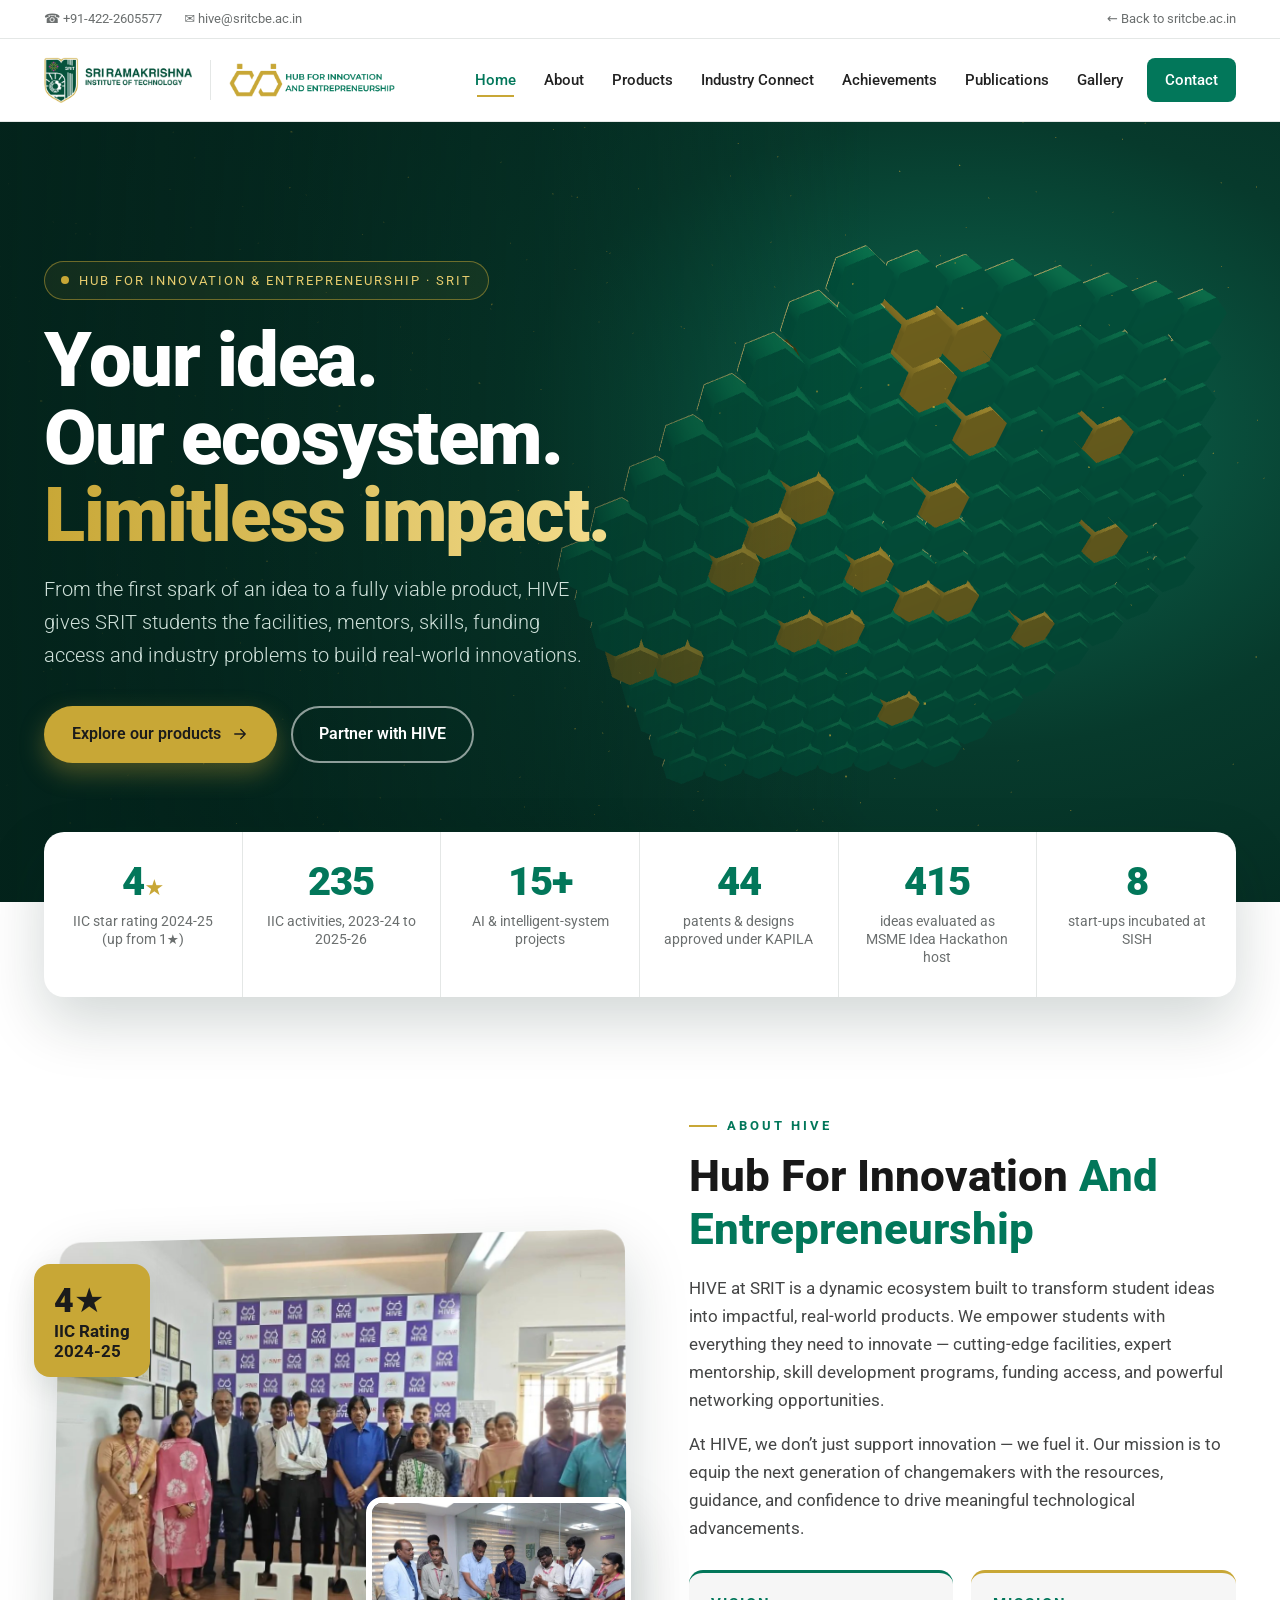
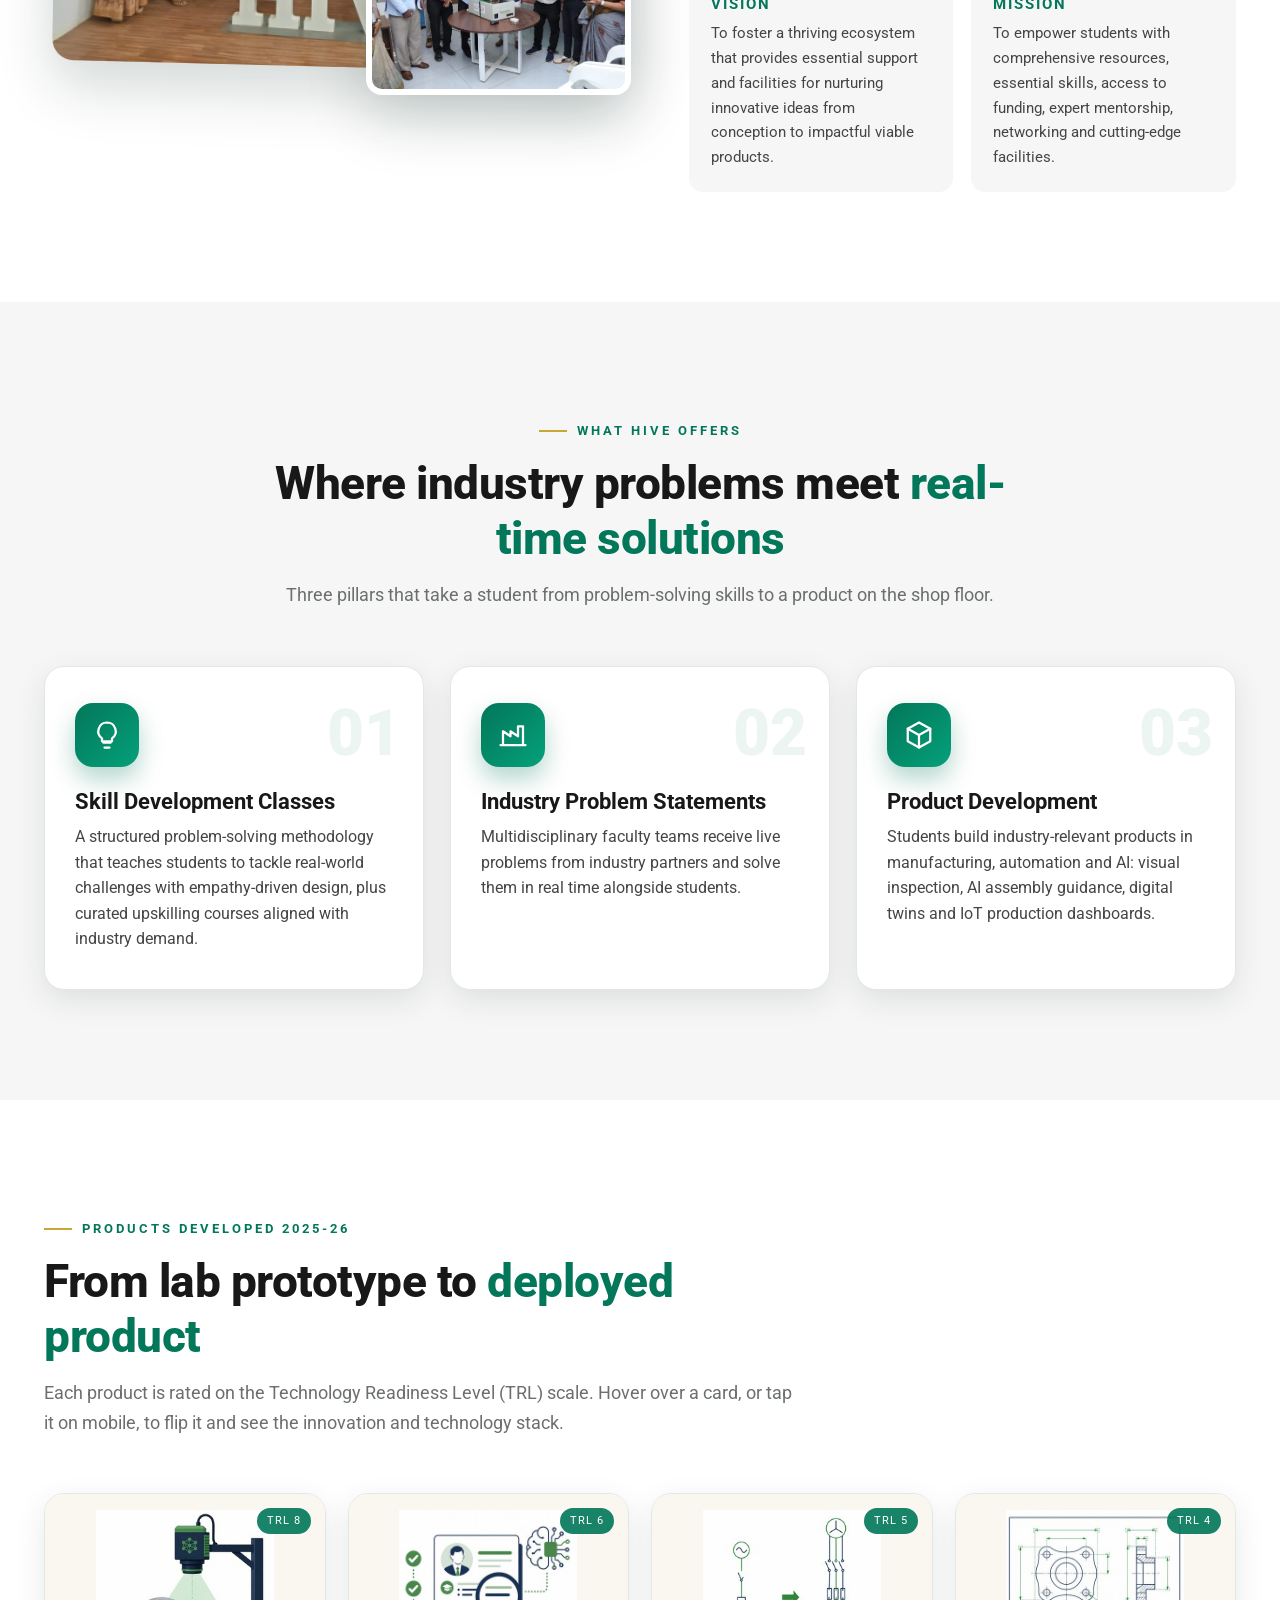
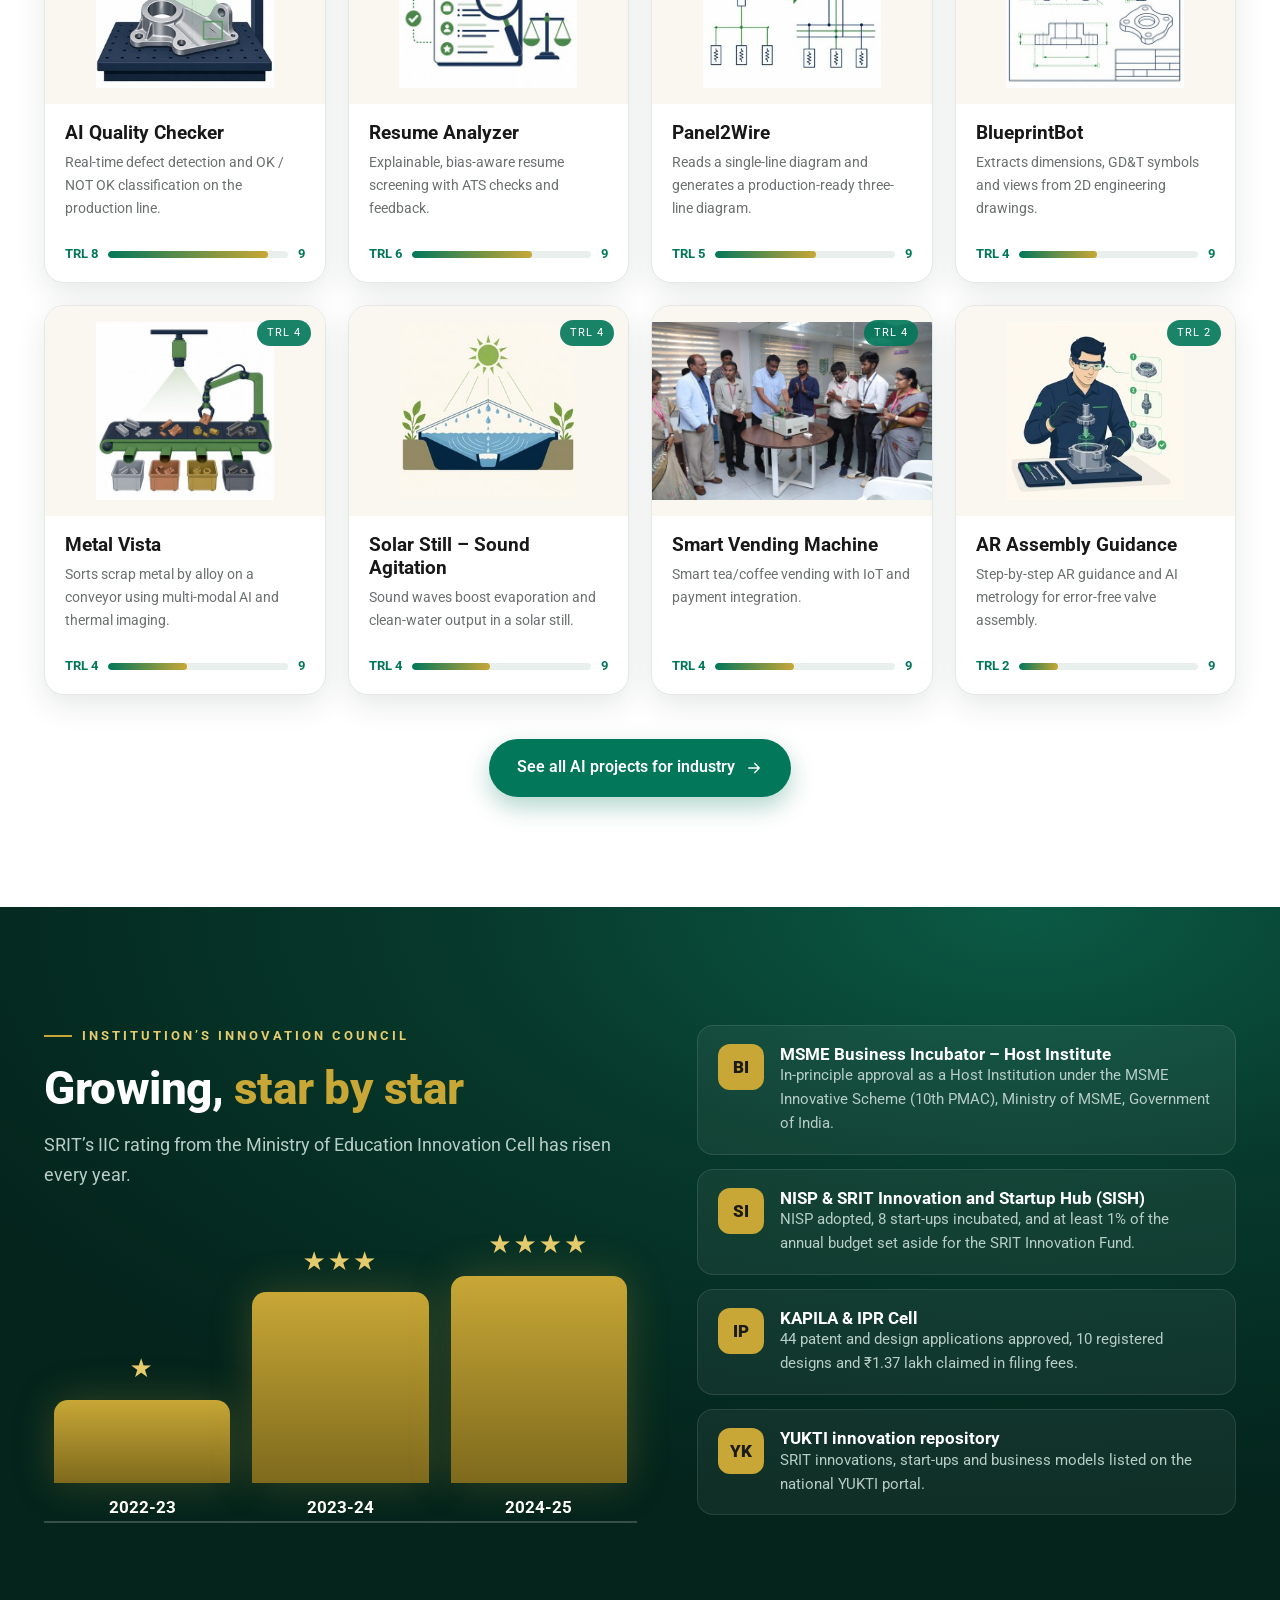
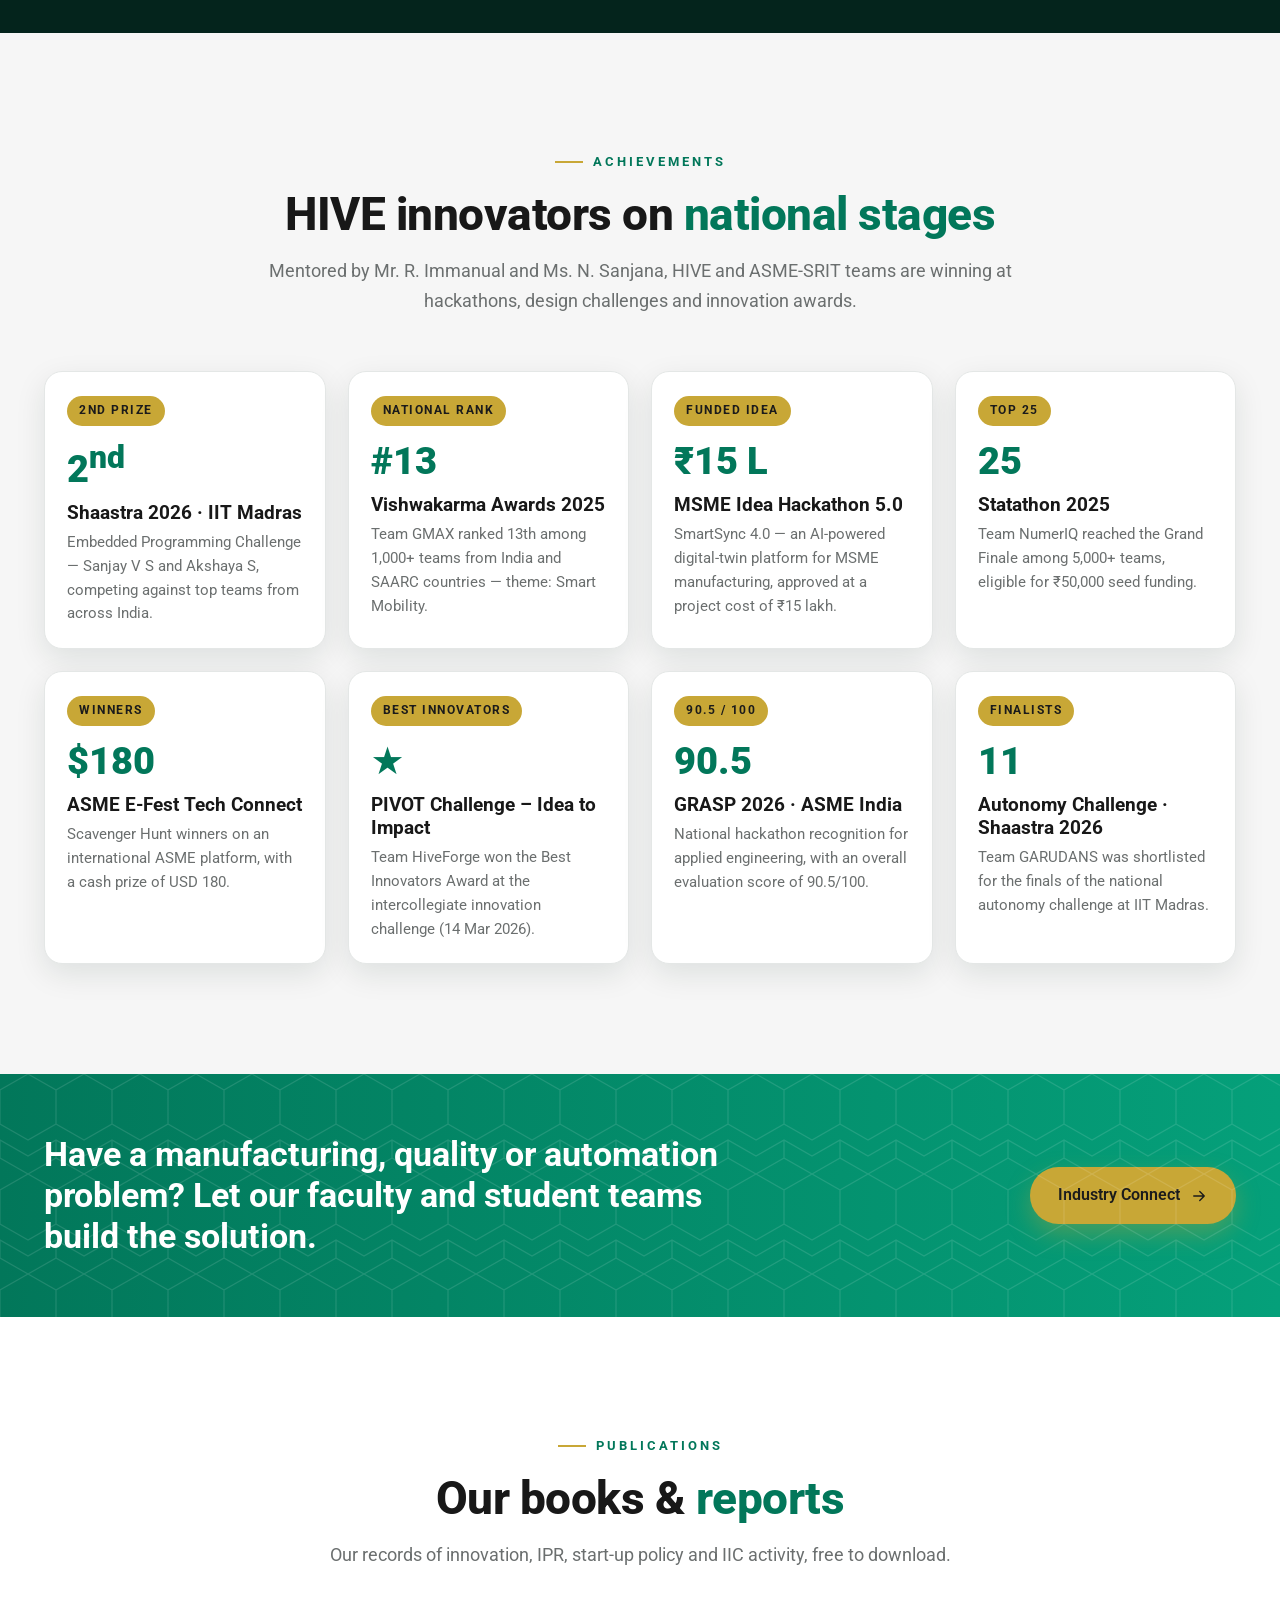
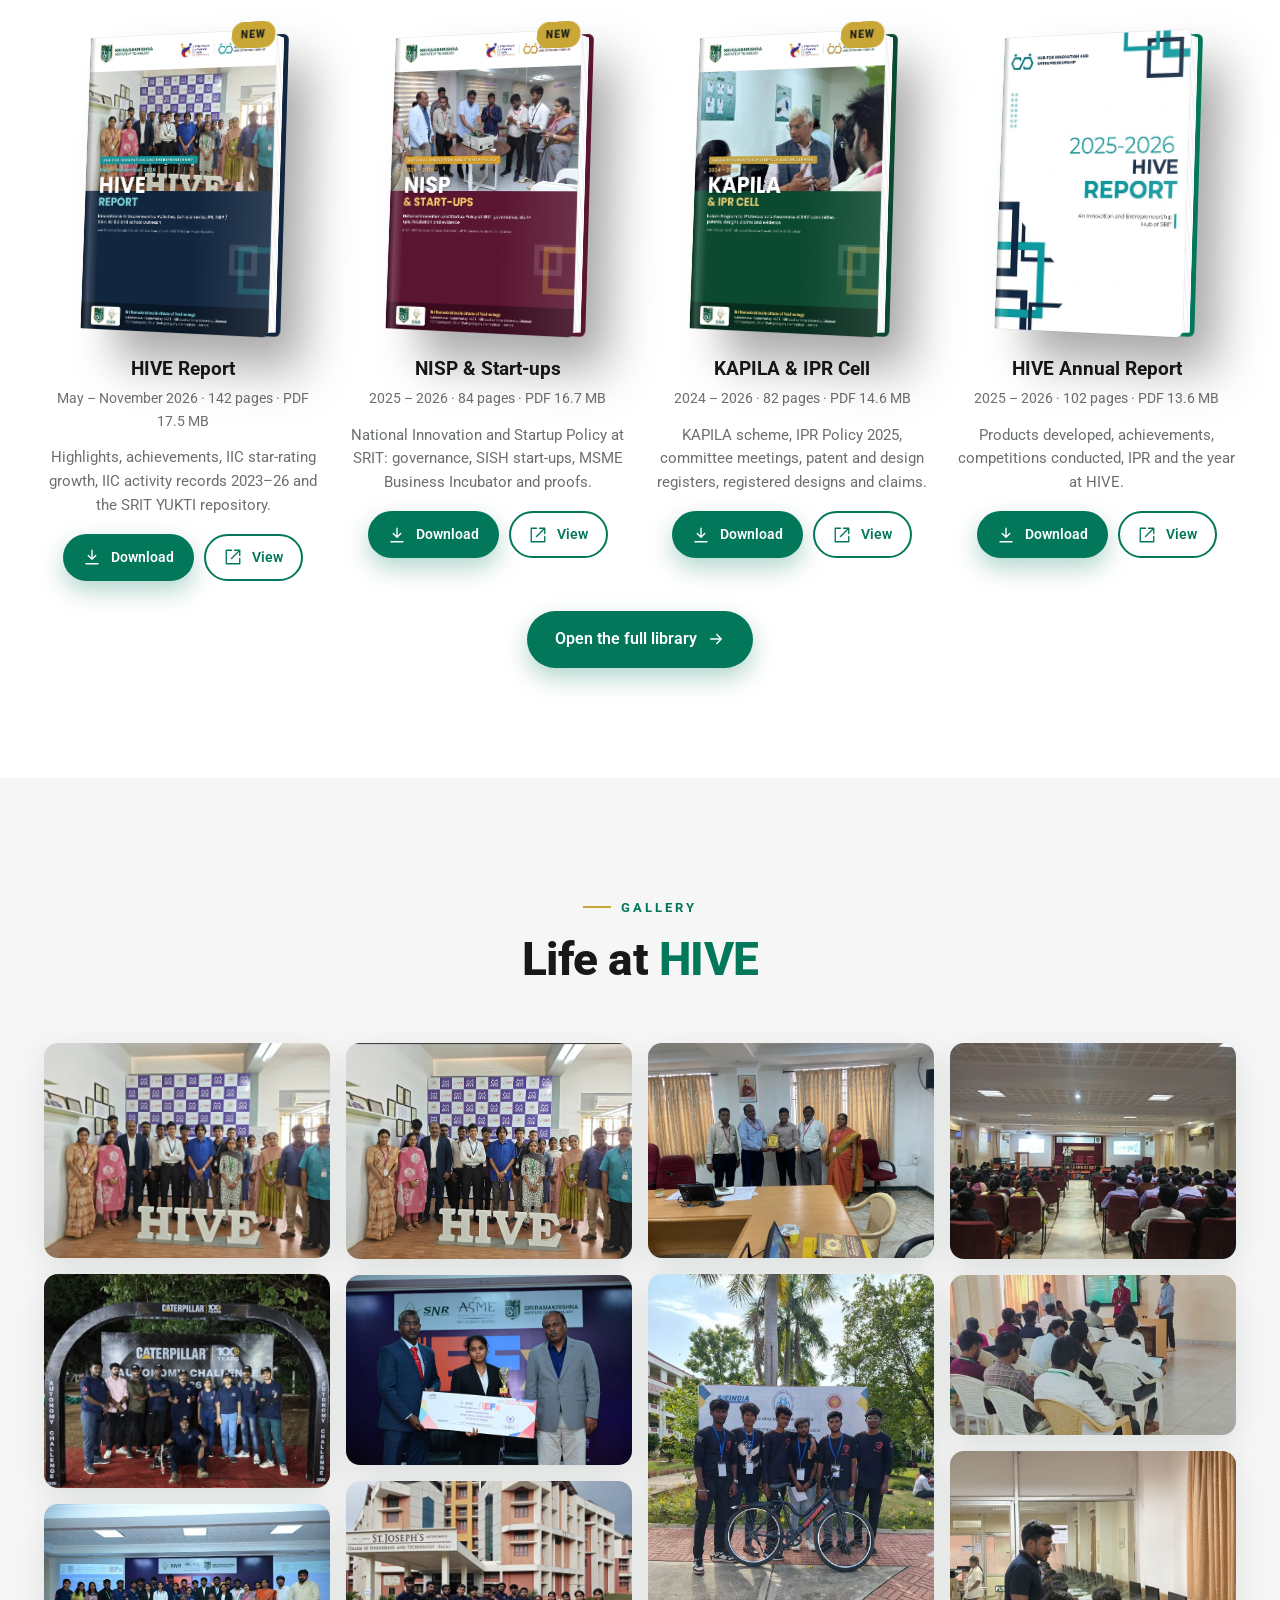
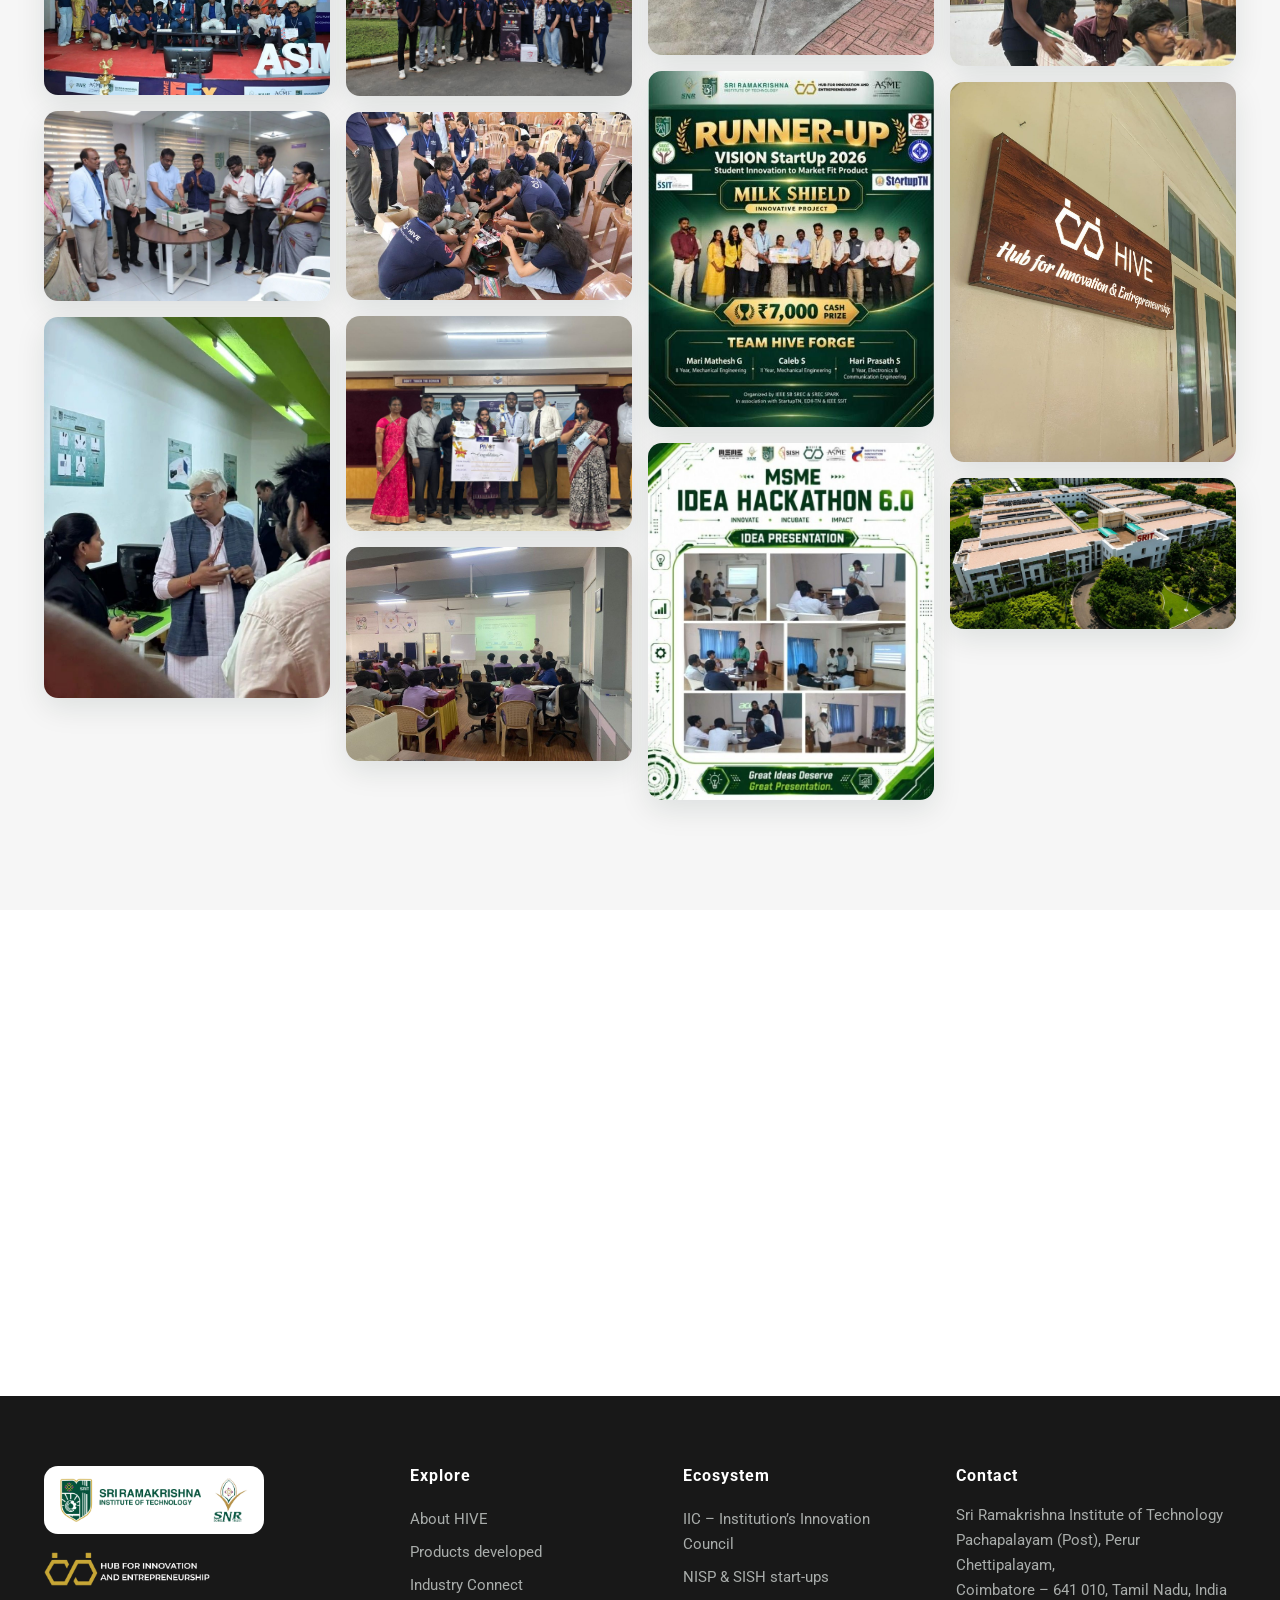
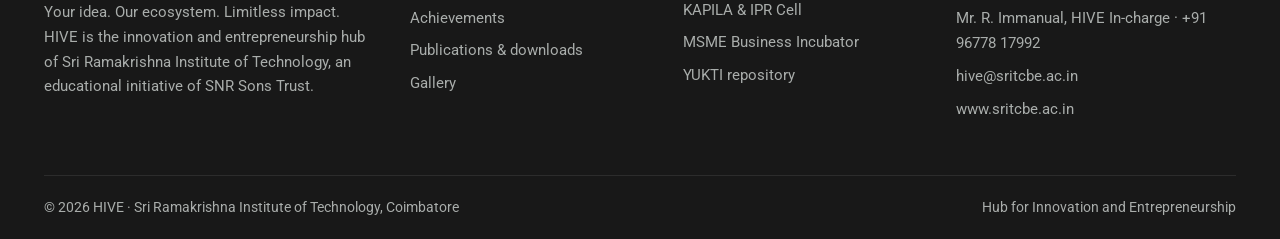
==== index.html @ b7ffe71c "HIVE website: home, industry connect and publications with 3D animations Co-Authored-By: Claude Opus" ====
<!DOCTYPE html><html lang="en"><head><meta charset="utf-8"><meta name="viewport" content="width=device-width,initial-scale=1">
<title>HIVE – Hub for Innovation and Entrepreneurship | SRIT Coimbatore</title><meta name="description" content="HIVE at Sri Ramakrishna Institute of Technology: innovation, AI products, start-ups, IPR, IIC and industry connect.">
<link rel="icon" type="image/png" href="assets/img/logos/hive-icon.png">
<meta property="og:title" content="HIVE – Hub for Innovation and Entrepreneurship | SRIT Coimbatore"><meta property="og:description" content="HIVE at Sri Ramakrishna Institute of Technology: innovation, AI products, start-ups, IPR, IIC and industry connect."><meta property="og:image" content="assets/img/gallery/hive-lab.jpg">
<link rel="preconnect" href="https://fonts.googleapis.com"><link rel="preconnect" href="https://fonts.gstatic.com" crossorigin>
<link href="https://fonts.googleapis.com/css2?family=Roboto:wght@300;400;500;600;700;800;900&display=swap" rel="stylesheet">
<link rel="stylesheet" href="assets/css/hive.css"></head><body><div class="progress"></div><div class="topbar"><div class="wrap"><div class="l"><a href="tel:+914222605577"><span>☎ +91-422-2605577</span></a><span><a href="mailto:hive@sritcbe.ac.in">✉ hive@sritcbe.ac.in</a></span></div><div><a href="https://www.sritcbe.ac.in/" target="_blank" rel="noopener">← Back to sritcbe.ac.in</a></div></div></div>
<header class="hdr"><div class="wrap"><a class="brand" href="index.html"><img class="srit" src="assets/img/logos/srit-logo.png" alt="Sri Ramakrishna Institute of Technology"><span class="sep"></span><img class="hive" src="assets/img/logos/hive-logo.png" alt="HIVE – Hub for Innovation and Entrepreneurship"></a>
<nav class="nav"><a href="index.html" class="on">Home</a><a href="index.html#about" class="">About</a><a href="index.html#products" class="">Products</a><a href="industry-connect.html" class="">Industry Connect</a><a href="index.html#achievements" class="">Achievements</a><a href="publications.html" class="">Publications</a><a href="index.html#gallery" class="">Gallery</a><a class="cta" href="index.html#contact">Contact</a></nav><button class="burger" aria-label="Menu"><span></span></button></div></header>
<section class="hero"><canvas class="three" data-mode="hive"></canvas><div class="veil"></div><div class="wrap"><div class="hero-in">
<span class="tag rv"><i></i>Hub for Innovation &amp; Entrepreneurship · SRIT</span>
<h1 class="rv d1">Your idea.<br>Our ecosystem.<br><span class="gold">Limitless impact.</span></h1>
<p class="lead rv d2">From the first spark of an idea to a fully viable product, HIVE gives SRIT students the facilities, mentors, skills, funding access and industry problems to build real-world innovations.</p>
<div class="ctas rv d3"><a class="btn btn-gold" href="#products">Explore our products <svg viewBox="0 0 24 24" fill="none" stroke="currentColor" stroke-width="1.8" stroke-linecap="round" stroke-linejoin="round" ><path d="M5 12h14M13 6l6 6-6 6"/></svg></a><a class="btn btn-o" href="industry-connect.html">Partner with HIVE</a></div></div></div>
</section>

<div class="stats"><div class="wrap"><div class="grid rv">
<div class="stat"><b><em data-count="4">0</em><small>★</small></b><span>IIC star rating 2024-25 (up from 1★)</span></div>
<div class="stat"><b data-count="235">0</b><span>IIC activities, 2023-24 to 2025-26</span></div>
<div class="stat"><b data-count="15" data-suf="+">0</b><span>AI &amp; intelligent-system projects</span></div>
<div class="stat"><b data-count="44">0</b><span>patents &amp; designs approved under KAPILA</span></div>
<div class="stat"><b data-count="415">0</b><span>ideas evaluated as MSME Idea Hackathon host</span></div>
<div class="stat"><b data-count="8">0</b><span>start-ups incubated at SISH</span></div></div></div></div>

<section class="sec" id="about"><div class="wrap about">
<div class="pic rv l"><img class="main" src="assets/img/gallery/hive-lab.jpg" alt="HIVE lab"><img class="float" src="assets/img/gallery/product-launch.jpg" alt="Product launch at HIVE"><div class="badge"><b>4★</b>IIC Rating<br>2024-25</div></div>
<div class="rv r"><span class="eyebrow">About HIVE</span><h2 style="font-size:clamp(30px,4vw,44px);margin:14px 0 18px;font-weight:800">Hub For Innovation <span style="color:var(--g)">And Entrepreneurship</span></h2>
<p>HIVE at SRIT is a dynamic ecosystem built to transform student ideas into impactful, real-world products. We empower students with everything they need to innovate — cutting-edge facilities, expert mentorship, skill development programs, funding access, and powerful networking opportunities.</p>
<p>At HIVE, we don’t just support innovation — we fuel it. Our mission is to equip the next generation of changemakers with the resources, guidance, and confidence to drive meaningful technological advancements.</p>
<div class="vm"><div><h4>Vision</h4><p>To foster a thriving ecosystem that provides essential support and facilities for nurturing innovative ideas from conception to impactful viable products.</p></div>
<div><h4>Mission</h4><p>To empower students with comprehensive resources, essential skills, access to funding, expert mentorship, networking and cutting-edge facilities.</p></div></div></div></div></section>

<section class="sec alt"><div class="wrap"><div class="sec-head center rv"><span class="eyebrow">What HIVE offers</span><h2>Where industry problems meet <em>real-time solutions</em></h2><p>Three pillars that take a student from problem-solving skills to a product on the shop floor.</p></div>
<div class="cards3">
<div class="tilt rv d1"><div class="in"><span class="num">01</span><div class="ico"><svg viewBox="0 0 24 24" fill="none" stroke="currentColor" stroke-width="1.8" stroke-linecap="round" stroke-linejoin="round" ><path d="M9 18h6M10 22h4M12 2a7 7 0 0 0-4 12.7V17h8v-2.3A7 7 0 0 0 12 2z"/></svg></div><h3>Skill Development Classes</h3><p>A structured problem-solving methodology that teaches students to tackle real-world challenges with empathy-driven design, plus curated upskilling courses aligned with industry demand.</p></div></div>
<div class="tilt rv d2"><div class="in"><span class="num">02</span><div class="ico"><svg viewBox="0 0 24 24" fill="none" stroke="currentColor" stroke-width="1.8" stroke-linecap="round" stroke-linejoin="round" ><path d="M2 20h20M4 20V9l6 4V9l6 4V5h4v15"/></svg></div><h3>Industry Problem Statements</h3><p>Multidisciplinary faculty teams receive live problems from industry partners and solve them in real time alongside students.</p></div></div>
<div class="tilt rv d3"><div class="in"><span class="num">03</span><div class="ico"><svg viewBox="0 0 24 24" fill="none" stroke="currentColor" stroke-width="1.8" stroke-linecap="round" stroke-linejoin="round" ><path d="M12 2l9 5v10l-9 5-9-5V7z"/><path d="M12 22V12M21 7l-9 5-9-5"/></svg></div><h3>Product Development</h3><p>Students build industry-relevant products in manufacturing, automation and AI: visual inspection, AI assembly guidance, digital twins and IoT production dashboards.</p></div></div></div></div></section>

<section class="sec" id="products"><div class="wrap"><div class="sec-head rv"><span class="eyebrow">Products developed 2025-26</span><h2>From lab prototype to <em>deployed product</em></h2><p>Each product is rated on the Technology Readiness Level (TRL) scale. Hover over a card, or tap it on mobile, to flip it and see the innovation and technology stack.</p></div>
<div class="prod-grid"><div class="flip rv"><div class="card"><div class="face front"><span class="hint">TRL 8</span><div class="im" style=""><img src="assets/img/projects/ai-quality.jpg" alt="AI Quality Checker" loading="lazy" style=""></div><div class="bd"><h3>AI Quality Checker</h3><p>Real-time defect detection and OK / NOT OK classification on the production line.</p>
<div class="trl">TRL 8<span class="bar"><i data-w="89%"></i></span>9</div></div></div>
<div class="face back"><h3>AI Quality Checker</h3><div><b>Innovation</b>Computer vision, OCR, defect detection and a hybrid AI classifier with real-time decisions — deployed in industrial manufacturing.</div><div><b>Technology stack</b>Python · PyTorch · YOLO · CNN hybrid · CRNN OCR · OpenCV · SQLite</div><div><b>Readiness</b>Technology Readiness Level 8 of 9</div></div></div></div><div class="flip rv"><div class="card"><div class="face front"><span class="hint">TRL 6</span><div class="im" style=""><img src="assets/img/projects/resume-analyzer.jpg" alt="Resume Analyzer" loading="lazy" style=""></div><div class="bd"><h3>Resume Analyzer</h3><p>Explainable, bias-aware resume screening with ATS checks and feedback.</p>
<div class="trl">TRL 6<span class="bar"><i data-w="67%"></i></span>9</div></div></div>
<div class="face back"><h3>Resume Analyzer</h3><div><b>Innovation</b>Transparent role-fit analysis with actionable feedback instead of black-box scores; tested with live users.</div><div><b>Technology stack</b>Flask APIs · NLP transformer · OCR parsing · Cloud</div><div><b>Readiness</b>Technology Readiness Level 6 of 9</div></div></div></div><div class="flip rv"><div class="card"><div class="face front"><span class="hint">TRL 5</span><div class="im" style=""><img src="assets/img/projects/panel2wire.jpg" alt="Panel2Wire" loading="lazy" style=""></div><div class="bd"><h3>Panel2Wire</h3><p>Reads a single-line diagram and generates a production-ready three-line diagram.</p>
<div class="trl">TRL 5<span class="bar"><i data-w="56%"></i></span>9</div></div></div>
<div class="face back"><h3>Panel2Wire</h3><div><b>Innovation</b>Cuts per-diagram drafting from 4–8 hours to under 60 seconds, with AutoCAD-native DXF output.</div><div><b>Technology stack</b>YOLOv11n · OpenCV · NetworkX · PyTorch · ezdxf</div><div><b>Readiness</b>Technology Readiness Level 5 of 9</div></div></div></div><div class="flip rv"><div class="card"><div class="face front"><span class="hint">TRL 4</span><div class="im" style=""><img src="assets/img/projects/blueprintbot.jpg" alt="BlueprintBot" loading="lazy" style=""></div><div class="bd"><h3>BlueprintBot</h3><p>Extracts dimensions, GD&amp;T symbols and views from 2D engineering drawings.</p>
<div class="trl">TRL 4<span class="bar"><i data-w="44%"></i></span>9</div></div></div>
<div class="face back"><h3>BlueprintBot</h3><div><b>Innovation</b>Reduces drawing interpretation from 20–30 minutes to under 45 seconds; validated on real industry drawings.</div><div><b>Technology stack</b>YOLO · EdgeNet · Florence-2 · OCR + RAG · Flask</div><div><b>Readiness</b>Technology Readiness Level 4 of 9</div></div></div></div><div class="flip rv"><div class="card"><div class="face front"><span class="hint">TRL 4</span><div class="im" style=""><img src="assets/img/projects/metal-vista.jpg" alt="Metal Vista" loading="lazy" style=""></div><div class="bd"><h3>Metal Vista</h3><p>Sorts scrap metal by alloy on a conveyor using multi-modal AI and thermal imaging.</p>
<div class="trl">TRL 4<span class="bar"><i data-w="44%"></i></span>9</div></div></div>
<div class="face back"><h3>Metal Vista</h3><div><b>Innovation</b>Explainable AI (LIME, SHAP, Grad-CAM) targeting &gt;95% accuracy at about a quarter of the cost of conventional systems.</div><div><b>Technology stack</b>DenseNet121 · VGG-16 · YOLO · LIBS/XRF · Thermal imaging</div><div><b>Readiness</b>Technology Readiness Level 4 of 9</div></div></div></div><div class="flip rv"><div class="card"><div class="face front"><span class="hint">TRL 4</span><div class="im" style=""><img src="assets/img/projects/solar-still.jpg" alt="Solar Still – Sound Agitation" loading="lazy" style=""></div><div class="bd"><h3>Solar Still – Sound Agitation</h3><p>Sound waves boost evaporation and clean-water output in a solar still.</p>
<div class="trl">TRL 4<span class="bar"><i data-w="44%"></i></span>9</div></div></div>
<div class="face back"><h3>Solar Still – Sound Agitation</h3><div><b>Innovation</b>110 Hz square-wave acoustic agitation replaces costly design changes; optimised with a Taguchi L9 design, ANOVA and regression.</div><div><b>Technology stack</b>Signal generator · Amplifier · Taguchi L9 · ANOVA</div><div><b>Readiness</b>Technology Readiness Level 4 of 9</div></div></div></div><div class="flip rv"><div class="card"><div class="face front"><span class="hint">TRL 4</span><div class="im" style="padding:0"><img src="assets/img/gallery/product-launch.jpg" alt="Smart Vending Machine" loading="lazy" style="object-fit:cover;width:100%;height:100%"></div><div class="bd"><h3>Smart Vending Machine</h3><p>Smart tea/coffee vending with IoT and payment integration.</p>
<div class="trl">TRL 4<span class="bar"><i data-w="44%"></i></span>9</div></div></div>
<div class="face back"><h3>Smart Vending Machine</h3><div><b>Innovation</b>Designed, fabricated and tested in HIVE: design → fabrication → testing workflow.</div><div><b>Technology stack</b>Microcontroller · Servo motors · Sensors · IoT</div><div><b>Readiness</b>Technology Readiness Level 4 of 9</div></div></div></div><div class="flip rv"><div class="card"><div class="face front"><span class="hint">TRL 2</span><div class="im" style=""><img src="assets/img/projects/ar-assembly.jpg" alt="AR Assembly Guidance" loading="lazy" style=""></div><div class="bd"><h3>AR Assembly Guidance</h3><p>Step-by-step AR guidance and AI metrology for error-free valve assembly.</p>
<div class="trl">TRL 2<span class="bar"><i data-w="22%"></i></span>9</div></div></div>
<div class="face back"><h3>AR Assembly Guidance</h3><div><b>Innovation</b>Polygon-based edge measurement replaces manual callipers; edge-ready for low-power industrial controllers.</div><div><b>Technology stack</b>YOLOv8/v11 segmentation · OpenCV · SciPy · Meta Quest 3</div><div><b>Readiness</b>Technology Readiness Level 2 of 9</div></div></div></div></div>
<div style="text-align:center;margin-top:44px" class="rv"><a class="btn btn-g" href="industry-connect.html">See all AI projects for industry <svg viewBox="0 0 24 24" fill="none" stroke="currentColor" stroke-width="1.8" stroke-linecap="round" stroke-linejoin="round" ><path d="M5 12h14M13 6l6 6-6 6"/></svg></a></div></div></section>

<section class="sec dark"><div class="wrap eco"><div class="rv l"><div class="sec-head" style="margin-bottom:34px"><span class="eyebrow" style="color:var(--gold-l)">Institution’s Innovation Council</span><h2>Growing, <em>star by star</em></h2><p>SRIT’s IIC rating from the Ministry of Education Innovation Cell has risen every year.</p></div>
<div class="stars-tl"><div class="col"><div class="st">★</div><div class="pillar" data-h="28%"></div><div class="yr">2022-23</div></div><div class="col"><div class="st">★★★</div><div class="pillar" data-h="64%"></div><div class="yr">2023-24</div></div><div class="col"><div class="st">★★★★</div><div class="pillar" data-h="88%"></div><div class="yr">2024-25</div></div></div></div>
<div class="eco-list rv r">
<div><i>BI</i><div><h4>MSME Business Incubator – Host Institute</h4><p>In-principle approval as a Host Institution under the MSME Innovative Scheme (10th PMAC), Ministry of MSME, Government of India.</p></div></div>
<div><i>SI</i><div><h4>NISP &amp; SRIT Innovation and Startup Hub (SISH)</h4><p>NISP adopted, 8 start-ups incubated, and at least 1% of the annual budget set aside for the SRIT Innovation Fund.</p></div></div>
<div><i>IP</i><div><h4>KAPILA &amp; IPR Cell</h4><p>44 patent and design applications approved, 10 registered designs and ₹1.37 lakh claimed in filing fees.</p></div></div>
<div><i>YK</i><div><h4>YUKTI innovation repository</h4><p>SRIT innovations, start-ups and business models listed on the national YUKTI portal.</p></div></div></div></div></section>

<section class="sec alt" id="achievements"><div class="wrap"><div class="sec-head center rv"><span class="eyebrow">Achievements</span><h2>HIVE innovators on <em>national stages</em></h2><p>Mentored by Mr. R. Immanual and Ms. N. Sanjana, HIVE and ASME-SRIT teams are winning at hackathons, design challenges and innovation awards.</p></div>
<div class="ach"><div class="c rv d1"><div class="top"><span class="medal">2nd Prize</span><div class="big" style="margin-top:16px">2<sup>nd</sup></div><h3>Shaastra 2026 · IIT Madras</h3></div><p>Embedded Programming Challenge — Sanjay V S and Akshaya S, competing against top teams from across India.</p></div><div class="c rv d2"><div class="top"><span class="medal">National Rank</span><div class="big" style="margin-top:16px">#13</div><h3>Vishwakarma Awards 2025</h3></div><p>Team GMAX ranked 13th among 1,000+ teams from India and SAARC countries — theme: Smart Mobility.</p></div><div class="c rv d3"><div class="top"><span class="medal">Funded Idea</span><div class="big" style="margin-top:16px">₹15 L</div><h3>MSME Idea Hackathon 5.0</h3></div><p>SmartSync 4.0 — an AI-powered digital-twin platform for MSME manufacturing, approved at a project cost of ₹15 lakh.</p></div><div class="c rv d4"><div class="top"><span class="medal">Top 25</span><div class="big" style="margin-top:16px">25</div><h3>Statathon 2025</h3></div><p>Team NumerIQ reached the Grand Finale among 5,000+ teams, eligible for ₹50,000 seed funding.</p></div><div class="c rv d1"><div class="top"><span class="medal">Winners</span><div class="big" style="margin-top:16px">$180</div><h3>ASME E-Fest Tech Connect</h3></div><p>Scavenger Hunt winners on an international ASME platform, with a cash prize of USD 180.</p></div><div class="c rv d2"><div class="top"><span class="medal">Best Innovators</span><div class="big" style="margin-top:16px">★</div><h3>PIVOT Challenge – Idea to Impact</h3></div><p>Team HiveForge won the Best Innovators Award at the intercollegiate innovation challenge (14 Mar 2026).</p></div><div class="c rv d3"><div class="top"><span class="medal">90.5 / 100</span><div class="big" style="margin-top:16px">90.5</div><h3>GRASP 2026 · ASME India</h3></div><p>National hackathon recognition for applied engineering, with an overall evaluation score of 90.5/100.</p></div><div class="c rv d4"><div class="top"><span class="medal">Finalists</span><div class="big" style="margin-top:16px">11</div><h3>Autonomy Challenge · Shaastra 2026</h3></div><p>Team GARUDANS was shortlisted for the finals of the national autonomy challenge at IIT Madras.</p></div></div></div></section>

<div class="band"><div class="hexbg"></div><div class="wrap"><h3 class="rv">Have a manufacturing, quality or automation problem? Let our faculty and student teams build the solution.</h3><a class="btn btn-gold rv" href="industry-connect.html">Industry Connect <svg viewBox="0 0 24 24" fill="none" stroke="currentColor" stroke-width="1.8" stroke-linecap="round" stroke-linejoin="round" ><path d="M5 12h14M13 6l6 6-6 6"/></svg></a></div></div>

<section class="sec"><div class="wrap"><div class="sec-head center rv"><span class="eyebrow">Publications</span><h2>Our books &amp; <em>reports</em></h2><p>Our records of innovation, IPR, start-up policy and IIC activity, free to download.</p></div>
<div class="mini-shelf"><div class="book-card rv " data-cat="flag new"><div class="book3d"><div class="book" style="--bkc:#12263F"><div class="bc"></div><div class="sp"><span>HIVE REPORT 2026</span></div><div class="pg"></div><div class="fc"><img src="assets/img/books/HIVE_Report_May-Nov_2026.jpg" alt="HIVE Report cover" loading="lazy"></div><span class="new">NEW</span></div></div>
<h3>HIVE Report</h3><div class="meta">May – November 2026 · 142 pages · PDF 17.5 MB</div><p style="font-size:14.5px;color:var(--mut);max-width:330px;margin:0 auto 16px">Highlights, achievements, IIC star-rating growth, IIC activity records 2023–26 and the SRIT YUKTI repository.</p>
<div class="acts"><a class="btn btn-g" href="downloads/HIVE_Report_May-Nov_2026.pdf" download><svg viewBox="0 0 24 24" fill="none" stroke="currentColor" stroke-width="1.8" stroke-linecap="round" stroke-linejoin="round" ><path d="M12 3v12M7 10l5 5 5-5M4 21h16"/></svg>Download</a><a class="btn btn-ol" href="downloads/HIVE_Report_May-Nov_2026.pdf" target="_blank" rel="noopener"><svg viewBox="0 0 24 24" fill="none" stroke="currentColor" stroke-width="1.8" stroke-linecap="round" stroke-linejoin="round" ><path d="M14 3h7v7M10 14 21 3M21 14v7H3V3h7"/></svg>View</a></div></div><div class="book-card rv " data-cat="flag new"><div class="book3d"><div class="book" style="--bkc:#5A1530"><div class="bc"></div><div class="sp"><span>NISP &amp; START-UPS</span></div><div class="pg"></div><div class="fc"><img src="assets/img/books/SRIT_NISP_and_Startups_2025-26.jpg" alt="NISP &amp; Start-ups cover" loading="lazy"></div><span class="new">NEW</span></div></div>
<h3>NISP &amp; Start-ups</h3><div class="meta">2025 – 2026 · 84 pages · PDF 16.7 MB</div><p style="font-size:14.5px;color:var(--mut);max-width:330px;margin:0 auto 16px">National Innovation and Startup Policy at SRIT: governance, SISH start-ups, MSME Business Incubator and proofs.</p>
<div class="acts"><a class="btn btn-g" href="downloads/SRIT_NISP_and_Startups_2025-26.pdf" download><svg viewBox="0 0 24 24" fill="none" stroke="currentColor" stroke-width="1.8" stroke-linecap="round" stroke-linejoin="round" ><path d="M12 3v12M7 10l5 5 5-5M4 21h16"/></svg>Download</a><a class="btn btn-ol" href="downloads/SRIT_NISP_and_Startups_2025-26.pdf" target="_blank" rel="noopener"><svg viewBox="0 0 24 24" fill="none" stroke="currentColor" stroke-width="1.8" stroke-linecap="round" stroke-linejoin="round" ><path d="M14 3h7v7M10 14 21 3M21 14v7H3V3h7"/></svg>View</a></div></div><div class="book-card rv " data-cat="flag new"><div class="book3d"><div class="book" style="--bkc:#0B4A31"><div class="bc"></div><div class="sp"><span>KAPILA &amp; IPR CELL</span></div><div class="pg"></div><div class="fc"><img src="assets/img/books/SRIT_KAPILA_and_IPR_Cell_2024-26.jpg" alt="KAPILA &amp; IPR Cell cover" loading="lazy"></div><span class="new">NEW</span></div></div>
<h3>KAPILA &amp; IPR Cell</h3><div class="meta">2024 – 2026 · 82 pages · PDF 14.6 MB</div><p style="font-size:14.5px;color:var(--mut);max-width:330px;margin:0 auto 16px">KAPILA scheme, IPR Policy 2025, committee meetings, patent and design registers, registered designs and claims.</p>
<div class="acts"><a class="btn btn-g" href="downloads/SRIT_KAPILA_and_IPR_Cell_2024-26.pdf" download><svg viewBox="0 0 24 24" fill="none" stroke="currentColor" stroke-width="1.8" stroke-linecap="round" stroke-linejoin="round" ><path d="M12 3v12M7 10l5 5 5-5M4 21h16"/></svg>Download</a><a class="btn btn-ol" href="downloads/SRIT_KAPILA_and_IPR_Cell_2024-26.pdf" target="_blank" rel="noopener"><svg viewBox="0 0 24 24" fill="none" stroke="currentColor" stroke-width="1.8" stroke-linecap="round" stroke-linejoin="round" ><path d="M14 3h7v7M10 14 21 3M21 14v7H3V3h7"/></svg>View</a></div></div><div class="book-card rv " data-cat="annual"><div class="book3d"><div class="book" style="--bkc:#02775A"><div class="bc"></div><div class="sp"><span>HIVE ANNUAL REPORT</span></div><div class="pg"></div><div class="fc"><img src="assets/img/books/HIVE_Annual_Report_2025-26.jpg" alt="HIVE Annual Report cover" loading="lazy"></div></div></div>
<h3>HIVE Annual Report</h3><div class="meta">2025 – 2026 · 102 pages · PDF 13.6 MB</div><p style="font-size:14.5px;color:var(--mut);max-width:330px;margin:0 auto 16px">Products developed, achievements, competitions conducted, IPR and the year at HIVE.</p>
<div class="acts"><a class="btn btn-g" href="downloads/HIVE_Annual_Report_2025-26.pdf" download><svg viewBox="0 0 24 24" fill="none" stroke="currentColor" stroke-width="1.8" stroke-linecap="round" stroke-linejoin="round" ><path d="M12 3v12M7 10l5 5 5-5M4 21h16"/></svg>Download</a><a class="btn btn-ol" href="downloads/HIVE_Annual_Report_2025-26.pdf" target="_blank" rel="noopener"><svg viewBox="0 0 24 24" fill="none" stroke="currentColor" stroke-width="1.8" stroke-linecap="round" stroke-linejoin="round" ><path d="M14 3h7v7M10 14 21 3M21 14v7H3V3h7"/></svg>View</a></div></div></div>
<div style="text-align:center;margin-top:30px" class="rv"><a class="btn btn-g" href="publications.html">Open the full library <svg viewBox="0 0 24 24" fill="none" stroke="currentColor" stroke-width="1.8" stroke-linecap="round" stroke-linejoin="round" ><path d="M5 12h14M13 6l6 6-6 6"/></svg></a></div></div></section>

<section class="sec alt" id="gallery"><div class="wrap"><div class="sec-head center rv"><span class="eyebrow">Gallery</span><h2>Life at <em>HIVE</em></h2></div>
<div class="gal"><figure class="rv"><img src="assets/img/gallery/hive-lab.jpg" alt="HIVE team with guests at the HIVE lab" loading="lazy"><figcaption>HIVE team with guests at the HIVE lab</figcaption></figure><figure class="rv"><img src="assets/img/gallery/autonomy-challenge.jpg" alt="Team GARUDANS at the Autonomy Challenge, Shaastra 2026" loading="lazy"><figcaption>Team GARUDANS at the Autonomy Challenge, Shaastra 2026</figcaption></figure><figure class="rv"><img src="assets/img/gallery/asme-efx.jpg" alt="ASME EFx SRIT – national technical fest" loading="lazy"><figcaption>ASME EFx SRIT – national technical fest</figcaption></figure><figure class="rv"><img src="assets/img/gallery/product-launch.jpg" alt="Product launch at the HIVE innovation space" loading="lazy"><figcaption>Product launch at the HIVE innovation space</figcaption></figure><figure class="rv"><img src="assets/img/gallery/innovation-expo.jpg" alt="Innovation exhibition – project demonstration" loading="lazy"><figcaption>Innovation exhibition – project demonstration</figcaption></figure><figure class="rv"><img src="assets/img/gallery/hive-team.jpg" alt="HIVE students and mentors" loading="lazy"><figcaption>HIVE students and mentors</figcaption></figure><figure class="rv"><img src="assets/img/gallery/efx-award.jpg" alt="Awards at ASME EFx" loading="lazy"><figcaption>Awards at ASME EFx</figcaption></figure><figure class="rv"><img src="assets/img/gallery/palai-team.jpg" alt="SRIT team at ASME EFx SJCET Palai 2026" loading="lazy"><figcaption>SRIT team at ASME EFx SJCET Palai 2026</figcaption></figure><figure class="rv"><img src="assets/img/gallery/iam3d-pit.jpg" alt="IAM3D competition pit session" loading="lazy"><figcaption>IAM3D competition pit session</figcaption></figure><figure class="rv"><img src="assets/img/gallery/asme-award.jpg" alt="Recognition ceremony" loading="lazy"><figcaption>Recognition ceremony</figcaption></figure><figure class="rv"><img src="assets/img/gallery/workshop.jpg" alt="HIVE workshop session" loading="lazy"><figcaption>HIVE workshop session</figcaption></figure><figure class="rv"><img src="assets/img/gallery/industry-visit.jpg" alt="Industry interaction" loading="lazy"><figcaption>Industry interaction</figcaption></figure><figure class="rv"><img src="assets/img/gallery/sae-bicycle.jpg" alt="SAE Bicycle Design Challenge" loading="lazy"><figcaption>SAE Bicycle Design Challenge</figcaption></figure><figure class="rv"><img src="assets/img/gallery/hiveforge-vision-startup.jpg" alt="Team HIVE Forge – VISION StartUp 2026" loading="lazy"><figcaption>Team HIVE Forge – VISION StartUp 2026</figcaption></figure><figure class="rv"><img src="assets/img/gallery/msme6-presentations.jpg" alt="MSME Idea Hackathon 6.0 presentations" loading="lazy"><figcaption>MSME Idea Hackathon 6.0 presentations</figcaption></figure><figure class="rv"><img src="assets/img/gallery/lean-startup.jpg" alt="Lean Start-up &amp; MVP Boot Camp" loading="lazy"><figcaption>Lean Start-up &amp; MVP Boot Camp</figcaption></figure><figure class="rv"><img src="assets/img/gallery/eureka.jpg" alt="EUREKA! Pitch Fest at SRIT" loading="lazy"><figcaption>EUREKA! Pitch Fest at SRIT</figcaption></figure><figure class="rv"><img src="assets/img/gallery/world-entrepreneurs-day.jpg" alt="World Entrepreneurs’ Day 2026" loading="lazy"><figcaption>World Entrepreneurs’ Day 2026</figcaption></figure><figure class="rv"><img src="assets/img/gallery/hive-sign.jpg" alt="HIVE – Hub for Innovation &amp; Entrepreneurship" loading="lazy"><figcaption>HIVE – Hub for Innovation &amp; Entrepreneurship</figcaption></figure><figure class="rv"><img src="assets/img/gallery/campus-aerial.jpg" alt="SRIT campus" loading="lazy"><figcaption>SRIT campus</figcaption></figure></div></div></section>

<section class="sec" id="contact"><div class="wrap"><div class="contact-card rv z">
<div style="position:relative;z-index:1"><span class="eyebrow" style="color:var(--gold-l)">Get in touch</span><h3 style="margin:12px 0 10px">Bring your idea to HIVE</h3><p>Students, start-ups, MSMEs and industry partners are welcome to visit the HIVE lab at SRIT, Coimbatore.</p></div>
<div class="who" style="position:relative;z-index:1"><b>Mr. R. Immanual</b><span>HIVE In-charge · IPR Cell Coordinator</span><a href="tel:+919677817992">☎ +91 96778 17992</a><a href="mailto:hive@sritcbe.ac.in">✉ hive@sritcbe.ac.in</a><a href="tel:+914222605577">☎ +91-422-2605577 (Office)</a></div>
<div class="qr"><img src="assets/img/logos/hive-qr.png" alt="QR code for HIVE">Scan for HIVE</div></div></div></section>
<footer class="ftr"><div class="wrap"><div class="g">
<div><div class="logos"><img src="assets/img/logos/srit-logo.png" alt="SRIT"><img src="assets/img/logos/snr.png" alt="SNR Sons Trust"></div><img src="assets/img/logos/hive-logo-white.png" alt="HIVE" style="height:34px;margin-bottom:14px"><p>Your idea. Our ecosystem. Limitless impact. HIVE is the innovation and entrepreneurship hub of Sri Ramakrishna Institute of Technology, an educational initiative of SNR Sons Trust.</p></div>
<div><h4>Explore</h4><a href="index.html#about">About HIVE</a><a href="index.html#products">Products developed</a><a href="industry-connect.html">Industry Connect</a><a href="index.html#achievements">Achievements</a><a href="publications.html">Publications &amp; downloads</a><a href="index.html#gallery">Gallery</a></div>
<div><h4>Ecosystem</h4><a href="publications.html">IIC – Institution’s Innovation Council</a><a href="publications.html">NISP &amp; SISH start-ups</a><a href="publications.html">KAPILA &amp; IPR Cell</a><a href="publications.html">MSME Business Incubator</a><a href="publications.html">YUKTI repository</a></div>
<div><h4>Contact</h4><p>Sri Ramakrishna Institute of Technology<br>Pachapalayam (Post), Perur Chettipalayam,<br>Coimbatore – 641 010, Tamil Nadu, India</p><a href="tel:+919677817992">Mr. R. Immanual, HIVE In-charge · +91 96778 17992</a><a href="mailto:hive@sritcbe.ac.in">hive@sritcbe.ac.in</a><a href="https://www.sritcbe.ac.in/" target="_blank" rel="noopener">www.sritcbe.ac.in</a></div></div>
<div class="bot"><span>© <span class="yr-now">2026</span> HIVE · Sri Ramakrishna Institute of Technology, Coimbatore</span><span>Hub for Innovation and Entrepreneurship</span></div></div></footer>
<div class="lb"><span class="x">×</span><img alt=""><div class="cap"></div></div><button class="totop" aria-label="Back to top">↑</button>
<script src="assets/js/vendor/three.min.js"></script><script src="assets/js/hero3d.js"></script><script src="assets/js/hive.js"></script></body></html>
---- assets/css/hive.css ----
/* ==========================================================
   HIVE – Hub for Innovation and Entrepreneurship, SRIT
   Theme aligned with sritcbe.ac.in (Roboto · SRIT green · gold)
   ========================================================== */
:root{
  --g:#02775A;--g-d:#015a44;--g-dd:#073a2c;--g-x:#04241c;
  --gold:#C8A736;--gold-l:#e6cc6e;--gold-d:#a3861f;
  --ink:#181818;--txt:#444545;--mut:#6b6f6f;--line:#e4e7e6;--bg:#F6F6F6;--white:#fff;
  --r:14px;--sh:0 10px 30px rgba(4,36,28,.10);--sh2:0 24px 60px rgba(4,36,28,.18);
  --max:1240px;
}
*{box-sizing:border-box;margin:0;padding:0}
html{scroll-behavior:smooth;overflow-x:hidden}
body{font-family:Roboto,system-ui,-apple-system,"Segoe UI",sans-serif;color:var(--txt);background:#fff;font-size:17px;line-height:1.65;overflow-x:hidden}
img{max-width:100%;display:block}
a{color:inherit;text-decoration:none}
.wrap{max-width:var(--max);margin:0 auto;padding:0 24px}
h1,h2,h3,h4{color:var(--ink);line-height:1.2;font-weight:700}
.eyebrow{display:inline-flex;align-items:center;gap:10px;font-size:13px;letter-spacing:3px;text-transform:uppercase;color:var(--g);font-weight:700}
.eyebrow:before{content:"";width:28px;height:2px;background:var(--gold)}
.sec{padding:110px 0;position:relative}
.sec.alt{background:var(--bg)}
.sec.dark{background:radial-gradient(1200px 600px at 80% 0%,#0b5a45 0%,var(--g-dd) 45%,var(--g-x) 100%);color:#d9e7e2}
.sec.dark h2,.sec.dark h3{color:#fff}
.sec-head{max-width:760px;margin-bottom:56px}
.sec-head.center{margin-left:auto;margin-right:auto;text-align:center}
.sec-head.center .eyebrow{justify-content:center}
.sec-head h2{font-size:clamp(30px,4vw,46px);margin:14px 0 14px;font-weight:800;letter-spacing:-.5px}
.sec-head h2 em{font-style:normal;color:var(--g)}
.sec.dark .sec-head h2 em{color:var(--gold)}
.sec-head p{font-size:18px;color:var(--mut)}
.sec.dark .sec-head p{color:#b7cdc5}
.btn{display:inline-flex;align-items:center;gap:10px;padding:14px 26px;border-radius:999px;font-weight:600;font-size:15.5px;transition:.3s;cursor:pointer;border:2px solid transparent}
.btn-g{background:var(--g);color:#fff;box-shadow:0 10px 24px rgba(2,119,90,.3)}
.btn-g:hover{background:var(--g-d);transform:translateY(-2px)}
.btn-gold{background:var(--gold);color:#1b1b1b;box-shadow:0 10px 24px rgba(200,167,54,.35)}
.btn-gold:hover{background:var(--gold-l);transform:translateY(-2px)}
.btn-o{border-color:rgba(255,255,255,.55);color:#fff}
.btn-o:hover{background:#fff;color:var(--g-dd)}
.btn-ol{border-color:var(--g);color:var(--g)}
.btn-ol:hover{background:var(--g);color:#fff}
.btn svg{width:18px;height:18px}

/* ---------- top bar + header (matches sritcbe.ac.in) ---------- */
.topbar{background:#fff;border-bottom:1px solid var(--line);font-size:13px;color:var(--mut)}
.topbar .wrap{display:flex;justify-content:space-between;align-items:center;height:38px}
.topbar a:hover{color:var(--g)}
.topbar .l{display:flex;gap:22px}
.hdr{position:sticky;top:0;z-index:50;background:rgba(255,255,255,.92);backdrop-filter:blur(12px);border-bottom:1px solid var(--line);transition:.3s}
.hdr.scrolled{box-shadow:0 8px 30px rgba(0,0,0,.08)}
.hdr .wrap{display:flex;align-items:center;justify-content:space-between;height:82px;gap:20px}
.brand{display:flex;align-items:center;gap:18px}
.brand .srit{height:46px}
.brand .sep{width:1px;height:40px;background:var(--line)}
.brand .hive{height:34px}
.nav{display:flex;align-items:center;gap:4px}
.nav a{padding:9px 12px;border-radius:8px;font-size:15px;white-space:nowrap;color:#222;font-weight:500;position:relative}
.nav a:after{content:"";position:absolute;left:14px;right:14px;bottom:4px;height:2px;background:var(--gold);transform:scaleX(0);transition:.3s;transform-origin:left}
.nav a:hover:after,.nav a.on:after{transform:scaleX(1)}
.nav a.on{color:var(--g)}
.nav .cta{background:var(--g);color:#fff;margin-left:8px;padding:10px 18px}
.nav .cta:after{display:none}.nav .cta:hover{background:var(--g-d)}
.snr-tab{position:absolute;right:24px;top:0;height:76px;display:none}
.burger{display:none;width:44px;height:44px;border-radius:10px;border:1px solid var(--line);background:#fff;align-items:center;justify-content:center;cursor:pointer}
.burger span{width:20px;height:2px;background:#222;position:relative;display:block}
.burger span:before,.burger span:after{content:"";position:absolute;left:0;width:20px;height:2px;background:#222;transition:.3s}
.burger span:before{top:-6px}.burger span:after{top:6px}

/* ---------- hero (three.js) ---------- */
.hero{position:relative;min-height:calc(100vh - 120px);display:flex;align-items:center;overflow:hidden;background:radial-gradient(1000px 700px at 75% 40%,#0c6b52 0%,var(--g-dd) 45%,var(--g-x) 100%);color:#fff}
.hero canvas.three{position:absolute;inset:0;width:100%!important;height:100%!important}
.hero .veil{position:absolute;inset:0;background:linear-gradient(90deg,rgba(4,36,28,.88) 0%,rgba(4,36,28,.45) 42%,rgba(4,36,28,0) 68%);pointer-events:none}
.hero .wrap{position:relative;z-index:2;width:100%}
.hero-in{max-width:660px;padding:80px 0}
.hero .tag{display:inline-flex;align-items:center;gap:10px;padding:8px 16px;border:1px solid rgba(200,167,54,.5);border-radius:999px;font-size:13px;letter-spacing:2px;text-transform:uppercase;color:var(--gold-l);background:rgba(200,167,54,.08)}
.hero .tag i{width:8px;height:8px;border-radius:50%;background:var(--gold);box-shadow:0 0 0 0 rgba(200,167,54,.7);animation:pulse 2s infinite}
@keyframes pulse{70%{box-shadow:0 0 0 12px rgba(200,167,54,0)}100%{box-shadow:0 0 0 0 rgba(200,167,54,0)}}
.hero h1{color:#fff;font-size:clamp(40px,6vw,76px);font-weight:900;letter-spacing:-1.5px;margin:22px 0 18px;line-height:1.02}
.hero h1 .gold{background:linear-gradient(90deg,var(--gold),#f3dc8c,var(--gold));-webkit-background-clip:text;background-clip:text;color:transparent;background-size:200% 100%;animation:shine 6s linear infinite}
@keyframes shine{to{background-position:-200% 0}}
.hero p.lead{font-size:20px;color:#cfe1da;max-width:560px;font-weight:300}
.hero .ctas{display:flex;gap:14px;flex-wrap:wrap;margin-top:34px}
.hero .scroll{position:absolute;left:50%;bottom:28px;transform:translateX(-50%);z-index:3;color:#9fbfb3;font-size:12px;letter-spacing:3px;display:flex;flex-direction:column;align-items:center;gap:8px}
.hero .scroll i{width:22px;height:36px;border:2px solid #9fbfb3;border-radius:12px;position:relative}
.hero .scroll i:after{content:"";position:absolute;left:50%;top:6px;width:4px;height:8px;margin-left:-2px;background:var(--gold);border-radius:2px;animation:wheel 1.8s infinite}
@keyframes wheel{to{transform:translateY(12px);opacity:0}}
.hero.sub{min-height:62vh}
.hero.sub .hero-in{max-width:720px}
.crumb{font-size:14px;color:#9fbfb3;margin-bottom:6px}.crumb a:hover{color:var(--gold)}

/* ---------- stats strip ---------- */
.stats{position:relative;z-index:5;margin-top:-70px}
.stats .grid{display:grid;grid-template-columns:repeat(6,1fr);background:#fff;border-radius:20px;box-shadow:var(--sh2);overflow:hidden}
.stat{padding:30px 20px;text-align:center;border-right:1px solid var(--line);position:relative}
.stat:last-child{border-right:0}
.stat b{display:block;font-size:40px;font-weight:900;color:var(--g);line-height:1;letter-spacing:-1px}
.stat b small{font-size:22px;color:var(--gold)}
.stat b em{font-style:normal}.stat>span{display:block;font-size:13.5px;color:var(--mut);margin-top:10px;line-height:1.35}

/* ---------- about ---------- */
.about{display:grid;grid-template-columns:1.05fr 1fr;gap:70px;align-items:center}
.about .pic{position:relative;perspective:1200px}
.about .pic .main{border-radius:22px;box-shadow:var(--sh2);transform:rotateY(-8deg) rotateX(3deg);transition:transform .6s;width:100%;aspect-ratio:4/3;object-fit:cover}
.about .pic:hover .main{transform:rotateY(0) rotateX(0)}
.about .pic .float{position:absolute;right:-12px;bottom:-30px;width:46%;border-radius:16px;border:6px solid #fff;box-shadow:var(--sh2);aspect-ratio:4/3;object-fit:cover;animation:bob 6s ease-in-out infinite}
.about .pic .badge{position:absolute;left:-10px;top:30px;background:var(--gold);color:#1b1b1b;border-radius:16px;padding:16px 20px;box-shadow:var(--sh);font-weight:700;line-height:1.2;animation:bob 7s ease-in-out infinite reverse}
.about .pic .badge b{font-size:34px;display:block;font-weight:900}
@keyframes bob{50%{transform:translateY(-12px)}}
.about p{margin-bottom:16px}
.vm{display:grid;grid-template-columns:1fr 1fr;gap:18px;margin-top:28px}
.vm div{background:var(--bg);border-radius:var(--r);padding:22px;border-top:3px solid var(--g)}
.vm div:last-child{border-top-color:var(--gold)}
.vm h4{font-size:15px;letter-spacing:2px;text-transform:uppercase;color:var(--g);margin-bottom:8px}
.vm p{font-size:15px;margin:0}

/* ---------- 3D tilt cards ---------- */
.cards3{display:grid;grid-template-columns:repeat(3,1fr);gap:26px}
.tilt{perspective:1000px}
.tilt .in{background:#fff;border-radius:20px;padding:36px 30px;box-shadow:var(--sh);transform-style:preserve-3d;transition:transform .15s ease-out,box-shadow .3s;height:100%;position:relative;overflow:hidden;border:1px solid var(--line)}
.tilt:hover .in{box-shadow:var(--sh2)}
.tilt .in>*{transform:translateZ(30px)}
.tilt .ico{width:64px;height:64px;border-radius:18px;background:linear-gradient(135deg,var(--g),#05a07a);display:grid;place-items:center;color:#fff;margin-bottom:22px;box-shadow:0 12px 24px rgba(2,119,90,.3)}
.tilt .ico svg{width:30px;height:30px}
.tilt h3{font-size:22px;margin-bottom:10px}
.tilt p{font-size:15.5px}
.tilt .num{position:absolute;right:22px;top:14px;font-size:64px;font-weight:900;color:rgba(2,119,90,.07);transform:translateZ(10px)}
.sec.dark .tilt .in{background:rgba(255,255,255,.05);border-color:rgba(255,255,255,.12);backdrop-filter:blur(6px);color:#cfe1da}
.sec.dark .tilt h3{color:#fff}
.sec.dark .tilt .num{color:rgba(200,167,54,.12)}
.sec.dark .tilt .ico{background:linear-gradient(135deg,var(--gold),#e8cf74);color:#1b1b1b}

/* ---------- products (flip cards) ---------- */
.prod-grid{display:grid;grid-template-columns:repeat(4,1fr);gap:22px}
.flip{perspective:1400px;height:390px}
.flip .card{position:relative;width:100%;height:100%;transition:transform .8s cubic-bezier(.2,.8,.2,1);transform-style:preserve-3d}
.flip:hover .card,.flip.on .card{transform:rotateY(180deg)}
.flip .face{position:absolute;inset:0;backface-visibility:hidden;-webkit-backface-visibility:hidden;border-radius:20px;overflow:hidden;box-shadow:var(--sh)}
.flip .front{background:#fff;display:flex;flex-direction:column;border:1px solid var(--line)}
.flip .front .im{height:210px;background:#f9f7ef;display:grid;place-items:center;padding:16px}
.flip .front .im img{max-height:178px;max-width:100%;object-fit:contain}
.flip .front .bd{padding:18px 20px;flex:1;display:flex;flex-direction:column}
.flip h3{font-size:19px}
.flip .front p{font-size:14px;color:var(--mut);margin-top:6px}
.trl{margin-top:auto;display:flex;align-items:center;gap:10px;font-size:12.5px;font-weight:700;color:var(--g)}
.trl .bar{flex:1;height:7px;border-radius:9px;background:#e8efec;overflow:hidden}
.trl .bar i{display:block;height:100%;background:linear-gradient(90deg,var(--g),var(--gold));border-radius:9px;width:0;transition:width 1.6s cubic-bezier(.2,.8,.2,1)}
.flip .back{background:linear-gradient(160deg,var(--g-dd),var(--g-x));color:#cfe1da;transform:rotateY(180deg);padding:24px 22px;font-size:13.6px;line-height:1.5;display:flex;flex-direction:column;gap:9px}
.flip .back h3{color:#fff}
.flip .back b{color:var(--gold-l);font-size:11.5px;letter-spacing:1.6px;text-transform:uppercase;display:block}
.flip .hint{position:absolute;right:14px;top:14px;background:rgba(2,119,90,.9);color:#fff;font-size:11px;padding:4px 10px;border-radius:99px;letter-spacing:1px}

/* ---------- ecosystem rating ---------- */
.eco{display:grid;grid-template-columns:1.1fr 1fr;gap:60px;align-items:center}
.stars-tl{display:flex;align-items:flex-end;gap:22px;height:300px;padding:0 10px;border-bottom:2px solid rgba(255,255,255,.2)}
.stars-tl .col{flex:1;display:flex;flex-direction:column;align-items:center;justify-content:flex-end;height:100%}
.stars-tl .pillar{width:100%;border-radius:14px 14px 0 0;background:linear-gradient(180deg,var(--gold),#7e6a1d);height:0;transition:height 1.6s cubic-bezier(.2,.8,.2,1);position:relative;box-shadow:0 0 40px rgba(200,167,54,.25)}
.stars-tl .st{font-size:26px;color:var(--gold-l);margin-bottom:10px;letter-spacing:2px;white-space:nowrap}
.stars-tl .yr{margin-top:10px;font-weight:700;color:#fff}
.eco-list{display:grid;gap:14px}
.eco-list>div{display:flex;gap:16px;align-items:flex-start;background:rgba(255,255,255,.05);border:1px solid rgba(255,255,255,.1);border-radius:16px;padding:18px 20px;transition:.3s}
.eco-list>div:hover{background:rgba(255,255,255,.09);transform:translateX(6px)}
.eco-list i{flex:0 0 46px;height:46px;border-radius:12px;background:var(--gold);color:#1b1b1b;display:grid;place-items:center;font-style:normal;font-weight:900}
.eco-list h4{color:#fff;font-size:17px}
.eco-list p{font-size:14.5px;color:#b7cdc5}

/* ---------- achievements ---------- */
.ach{display:grid;grid-template-columns:repeat(4,1fr);gap:22px}
.ach .c{background:#fff;border-radius:18px;overflow:hidden;box-shadow:var(--sh);transition:.35s;display:flex;flex-direction:column;border:1px solid var(--line)}
.ach .c:hover{transform:translateY(-8px) rotateX(4deg);box-shadow:var(--sh2)}
.ach .c .top{padding:22px 22px 0}
.ach .c .medal{display:inline-block;font-size:12px;font-weight:700;letter-spacing:1.5px;text-transform:uppercase;color:#1b1b1b;background:var(--gold);padding:5px 12px;border-radius:99px}
.ach .c h3{font-size:19px;margin:14px 0 6px}
.ach .c p{font-size:14.5px;padding:0 22px 22px;color:var(--mut)}
.ach .c .big{font-size:38px;font-weight:900;color:var(--g);line-height:1}

/* ---------- books (3D) ---------- */
.shelf{display:grid;grid-template-columns:repeat(3,1fr);gap:40px 34px}
.book-card{display:flex;flex-direction:column;align-items:center;text-align:center}
.book3d{perspective:1600px;width:210px;height:297px;margin:10px auto 26px}
.book{width:100%;height:100%;position:relative;transform-style:preserve-3d;transform:rotateY(-28deg) rotateX(4deg);transition:transform .8s cubic-bezier(.2,.8,.2,1)}
.book-card:hover .book{transform:rotateY(-8deg) rotateX(0) translateZ(20px)}
.book .fc,.book .bc,.book .sp,.book .pg{position:absolute}
.book .fc{inset:0;transform:translateZ(14px);border-radius:2px 6px 6px 2px;overflow:hidden;box-shadow:0 0 0 1px rgba(0,0,0,.05)}
.book .fc img{width:100%;height:100%;object-fit:cover}
.book .fc:after{content:"";position:absolute;inset:0;background:linear-gradient(90deg,rgba(0,0,0,.25) 0,rgba(255,255,255,.18) 3%,rgba(255,255,255,0) 8%,rgba(255,255,255,0) 60%,rgba(255,255,255,.12) 100%)}
.book .bc{inset:0;transform:translateZ(-14px);background:var(--bkc,#0b4a31);border-radius:2px 6px 6px 2px;box-shadow:24px 30px 50px rgba(0,0,0,.35)}
.book .sp{left:-14px;top:0;width:28px;height:100%;transform:rotateY(-90deg);background:var(--bkc,#0b4a31);display:flex;align-items:center;justify-content:center}
.book .sp span{writing-mode:vertical-rl;transform:rotate(180deg);color:#fff;font-size:10px;letter-spacing:2px;font-weight:700;white-space:nowrap}
.book .pg{left:194px;top:4px;width:24px;height:calc(100% - 8px);transform:rotateY(90deg);background:repeating-linear-gradient(90deg,#fff 0,#fff 2px,#e2e2e2 3px)}
.book-card h3{font-size:19px;margin-bottom:6px}
.book-card .meta{font-size:13.5px;color:var(--mut);margin-bottom:14px}
.book-card .acts{display:flex;gap:10px;justify-content:center;flex-wrap:wrap}
.book-card .acts .btn{padding:10px 18px;font-size:14px}
.book-card .new{position:absolute;top:-6px;right:-6px;background:var(--gold);color:#1b1b1b;font-size:11px;font-weight:800;padding:4px 10px;border-radius:99px;transform:translateZ(30px);letter-spacing:1px}
.tabs{display:flex;gap:10px;justify-content:center;flex-wrap:wrap;margin-bottom:46px}
.tabs button{border:1px solid var(--line);background:#fff;border-radius:99px;padding:10px 20px;font:600 14.5px Roboto,sans-serif;color:#333;cursor:pointer;transition:.25s}
.tabs button.on,.tabs button:hover{background:var(--g);color:#fff;border-color:var(--g)}
.book-card.hide{display:none}
.mini-shelf{display:grid;grid-template-columns:repeat(4,1fr);gap:26px}

/* ---------- gallery ---------- */
.gal{columns:4 260px;column-gap:16px}
.gal figure{break-inside:avoid;margin-bottom:16px;border-radius:14px;overflow:hidden;position:relative;cursor:zoom-in;box-shadow:var(--sh)}
.gal img{width:100%;transition:transform .7s}
.gal figure:hover img{transform:scale(1.07)}
.gal figcaption{position:absolute;left:0;right:0;bottom:0;padding:30px 14px 12px;color:#fff;font-size:13.5px;background:linear-gradient(0deg,rgba(4,36,28,.9),transparent);opacity:0;transform:translateY(10px);transition:.35s}
.gal figure:hover figcaption{opacity:1;transform:none}
.lb{position:fixed;inset:0;background:rgba(4,20,15,.94);z-index:200;display:none;align-items:center;justify-content:center;padding:30px}
.lb.on{display:flex}
.lb img{max-height:86vh;max-width:92vw;border-radius:10px;box-shadow:0 30px 80px rgba(0,0,0,.6)}
.lb .x{position:absolute;right:24px;top:18px;color:#fff;font-size:40px;cursor:pointer;line-height:1}
.lb .cap{position:absolute;bottom:22px;left:0;right:0;text-align:center;color:#cfe1da}

/* ---------- industry connect ---------- */
.offer{display:grid;grid-template-columns:repeat(3,1fr);gap:18px}
.offer div{display:flex;align-items:center;gap:16px;padding:22px 24px;border-radius:16px;background:#fff;border:1px solid var(--line);box-shadow:var(--sh);transition:.3s;font-weight:600;color:var(--ink);font-size:17px}
.offer div:hover{transform:translateY(-5px);border-color:var(--gold)}
.offer i{flex:0 0 50px;height:50px;border-radius:14px;background:linear-gradient(135deg,var(--g),#05a07a);display:grid;place-items:center;color:#fff}
.offer i svg{width:24px;height:24px}
.proj{display:grid;grid-template-columns:repeat(4,1fr);gap:22px}.proj.three{grid-template-columns:repeat(3,1fr)}
.pj{perspective:1000px}
.pj .in{background:#fff;border-radius:18px;overflow:hidden;box-shadow:var(--sh);border:1px solid var(--line);transform-style:preserve-3d;transition:transform .15s ease-out,box-shadow .3s;height:100%;display:flex;flex-direction:column}
.pj:hover .in{box-shadow:var(--sh2)}
.pj .im{background:#f9f7ef;height:190px;display:grid;place-items:center;padding:14px;position:relative}
.pj .im img{max-height:162px;max-width:100%;object-fit:contain;transition:transform .4s}.pj:hover .im img{transform:scale(1.06)}
.pj .n{position:absolute;left:0;top:14px;background:var(--g-dd);color:var(--gold);font-weight:900;padding:6px 14px 6px 12px;border-radius:0 99px 99px 0;font-size:14px}
.pj .bd{padding:18px 20px 22px}
.pj h3{font-size:18.5px;margin-bottom:6px}
.pj p{font-size:14.5px;color:var(--mut)}
.pj .tagz{display:flex;flex-wrap:wrap;gap:6px;margin-top:12px}
.pj .tagz span{font-size:11.5px;background:#eef6f3;color:var(--g);padding:3px 9px;border-radius:99px;font-weight:600}
.steps{display:grid;grid-template-columns:repeat(5,1fr);gap:0;position:relative;counter-reset:s}
.steps:before{content:"";position:absolute;left:10%;right:10%;top:38px;height:2px;background:linear-gradient(90deg,var(--gold),rgba(200,167,54,.2))}
.steps div{text-align:center;padding:0 12px;position:relative}
.steps div:before{counter-increment:s;content:counter(s,decimal-leading-zero);display:grid;place-items:center;width:76px;height:76px;margin:0 auto 18px;border-radius:50%;background:var(--g-dd);border:2px solid var(--gold);color:var(--gold);font-weight:900;font-size:22px;position:relative;z-index:1;box-shadow:0 0 0 8px rgba(200,167,54,.08)}
.steps h4{color:#fff;font-size:17px;margin-bottom:6px}
.steps p{font-size:14px;color:#b7cdc5}
.contact-card{display:grid;grid-template-columns:1.3fr 1fr auto;gap:40px;align-items:center;background:linear-gradient(135deg,var(--g-dd),var(--g-x));border-radius:26px;padding:46px 50px;color:#cfe1da;box-shadow:var(--sh2);position:relative;overflow:hidden}
.contact-card:after{content:"";position:absolute;right:-80px;top:-80px;width:300px;height:300px;border:40px solid rgba(200,167,54,.08);border-radius:50%}
.contact-card h3{color:#fff;font-size:30px}
.contact-card .who b{display:block;color:#fff;font-size:22px}
.contact-card .who span{color:var(--gold-l);font-weight:600}
.contact-card .who a{display:block;color:#fff;margin-top:6px}
.contact-card .qr{background:#fff;border-radius:16px;padding:12px;text-align:center;color:#333;font-size:12px;font-weight:700;position:relative;z-index:1}
.contact-card .qr img{width:130px}

/* ---------- partner band ---------- */
.band{background:linear-gradient(90deg,var(--g),#05a07a);color:#fff;padding:60px 0;position:relative;overflow:hidden}
.band .wrap{display:flex;justify-content:space-between;align-items:center;gap:30px;flex-wrap:wrap}
.band h3{color:#fff;font-size:clamp(24px,3vw,34px);max-width:720px}
.hexbg{position:absolute;inset:0;opacity:.12;background-image:url("data:image/svg+xml,%3Csvg xmlns='http://www.w3.org/2000/svg' width='56' height='100'%3E%3Cpath d='M28 66L0 50V16L28 0l28 16v34L28 66zM28 100L0 84V66l28 16 28-16v18L28 100z' fill='none' stroke='%23fff' stroke-width='1.2'/%3E%3C/svg%3E")}

/* ---------- footer ---------- */
.ftr{background:#181818;color:#a9adab;padding:70px 0 0;font-size:15px}
.ftr .g{display:grid;grid-template-columns:1.4fr 1fr 1fr 1.2fr;gap:40px;padding-bottom:50px}
.ftr h4{color:#fff;font-size:16px;margin-bottom:18px;letter-spacing:1px}
.ftr a{display:block;padding:4px 0}.ftr a:hover{color:var(--gold)}
.ftr .logos{display:flex;gap:12px;align-items:center;background:#fff;border-radius:14px;padding:12px 16px;width:max-content;margin-bottom:18px}
.ftr .logos img{height:44px}
.ftr .bot{border-top:1px solid #2c2c2c;padding:20px 0;font-size:13.5px;display:flex;justify-content:space-between;flex-wrap:wrap;gap:10px}

/* ---------- reveal animations ---------- */
.rv{opacity:0;transform:translateY(40px);transition:opacity .9s cubic-bezier(.2,.8,.2,1),transform .9s cubic-bezier(.2,.8,.2,1)}
.rv.l{transform:translateX(-50px)}.rv.r{transform:translateX(50px)}.rv.z{transform:scale(.9)}
.rv.in{opacity:1;transform:none}
.d1{transition-delay:.1s}.d2{transition-delay:.2s}.d3{transition-delay:.3s}.d4{transition-delay:.4s}
.progress{position:fixed;left:0;top:0;height:3px;background:linear-gradient(90deg,var(--gold),var(--g));z-index:100;width:0}
.totop{position:fixed;right:22px;bottom:22px;width:48px;height:48px;border-radius:50%;background:var(--g);color:#fff;display:grid;place-items:center;box-shadow:var(--sh2);opacity:0;pointer-events:none;transition:.3s;z-index:60}
.totop.on{opacity:1;pointer-events:auto}

/* ---------- responsive ---------- */
@media (max-width:1100px){
  .stats .grid{grid-template-columns:repeat(3,1fr)}.stat:nth-child(3){border-right:0}.stat:nth-child(-n+3){border-bottom:1px solid var(--line)}
  .prod-grid,.proj,.proj.three,.ach,.mini-shelf{grid-template-columns:repeat(2,1fr)}
  .about,.eco{grid-template-columns:1fr}
  .shelf{grid-template-columns:repeat(2,1fr)}
  .ftr .g{grid-template-columns:1fr 1fr}
  .steps{grid-template-columns:1fr;gap:26px}.steps:before{display:none}
  .contact-card{grid-template-columns:1fr}
}
@media (max-width:900px){
  .hero .veil{background:linear-gradient(180deg,rgba(4,36,28,.75),rgba(4,36,28,.55))}
  .nav{position:fixed;inset:120px 0 auto 0;background:#fff;flex-direction:column;align-items:stretch;padding:14px 20px 24px;box-shadow:0 30px 40px rgba(0,0,0,.12);transform:translateY(-140%);transition:.4s;z-index:40;visibility:hidden}
  .nav.open{transform:none;visibility:visible}
  .burger{display:flex}
  .topbar .l span:nth-child(2){display:none}
  .cards3,.offer{grid-template-columns:1fr}
  .vm{grid-template-columns:1fr}
}
@media (max-width:600px){
  body{font-size:16px}.sec{padding:76px 0}
  .stats .grid{grid-template-columns:repeat(2,1fr)}.stat{border-right:1px solid var(--line)!important;border-bottom:1px solid var(--line)}
  .prod-grid,.proj,.proj.three,.ach,.shelf,.mini-shelf{grid-template-columns:1fr}
  .nav{inset:82px 0 auto 0}
  .brand .hive{display:none}.brand .sep{display:none}
  .ftr .g{grid-template-columns:1fr}
  .about .pic .float{right:0}
  .contact-card{padding:30px 24px}
  .topbar{display:none}
}
@media (prefers-reduced-motion:reduce){*{animation:none!important;transition:none!important}.rv{opacity:1;transform:none}}
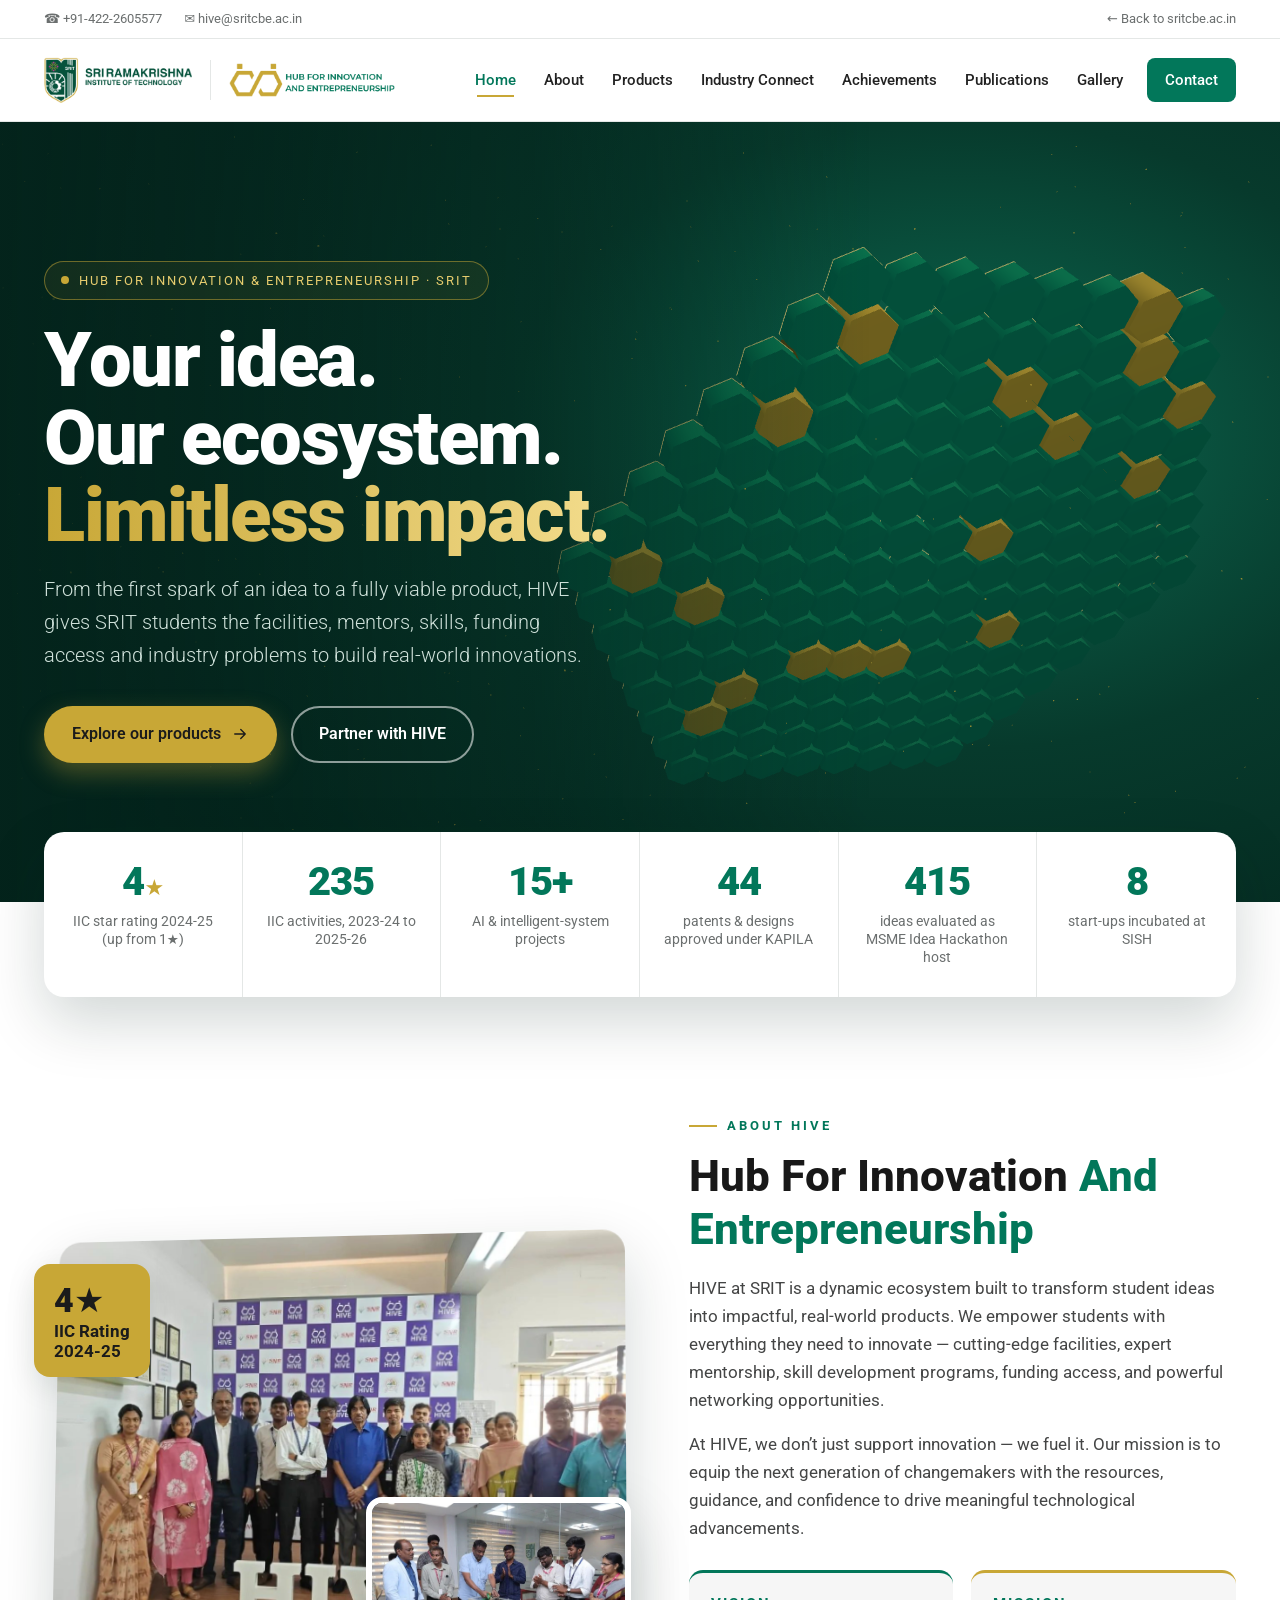
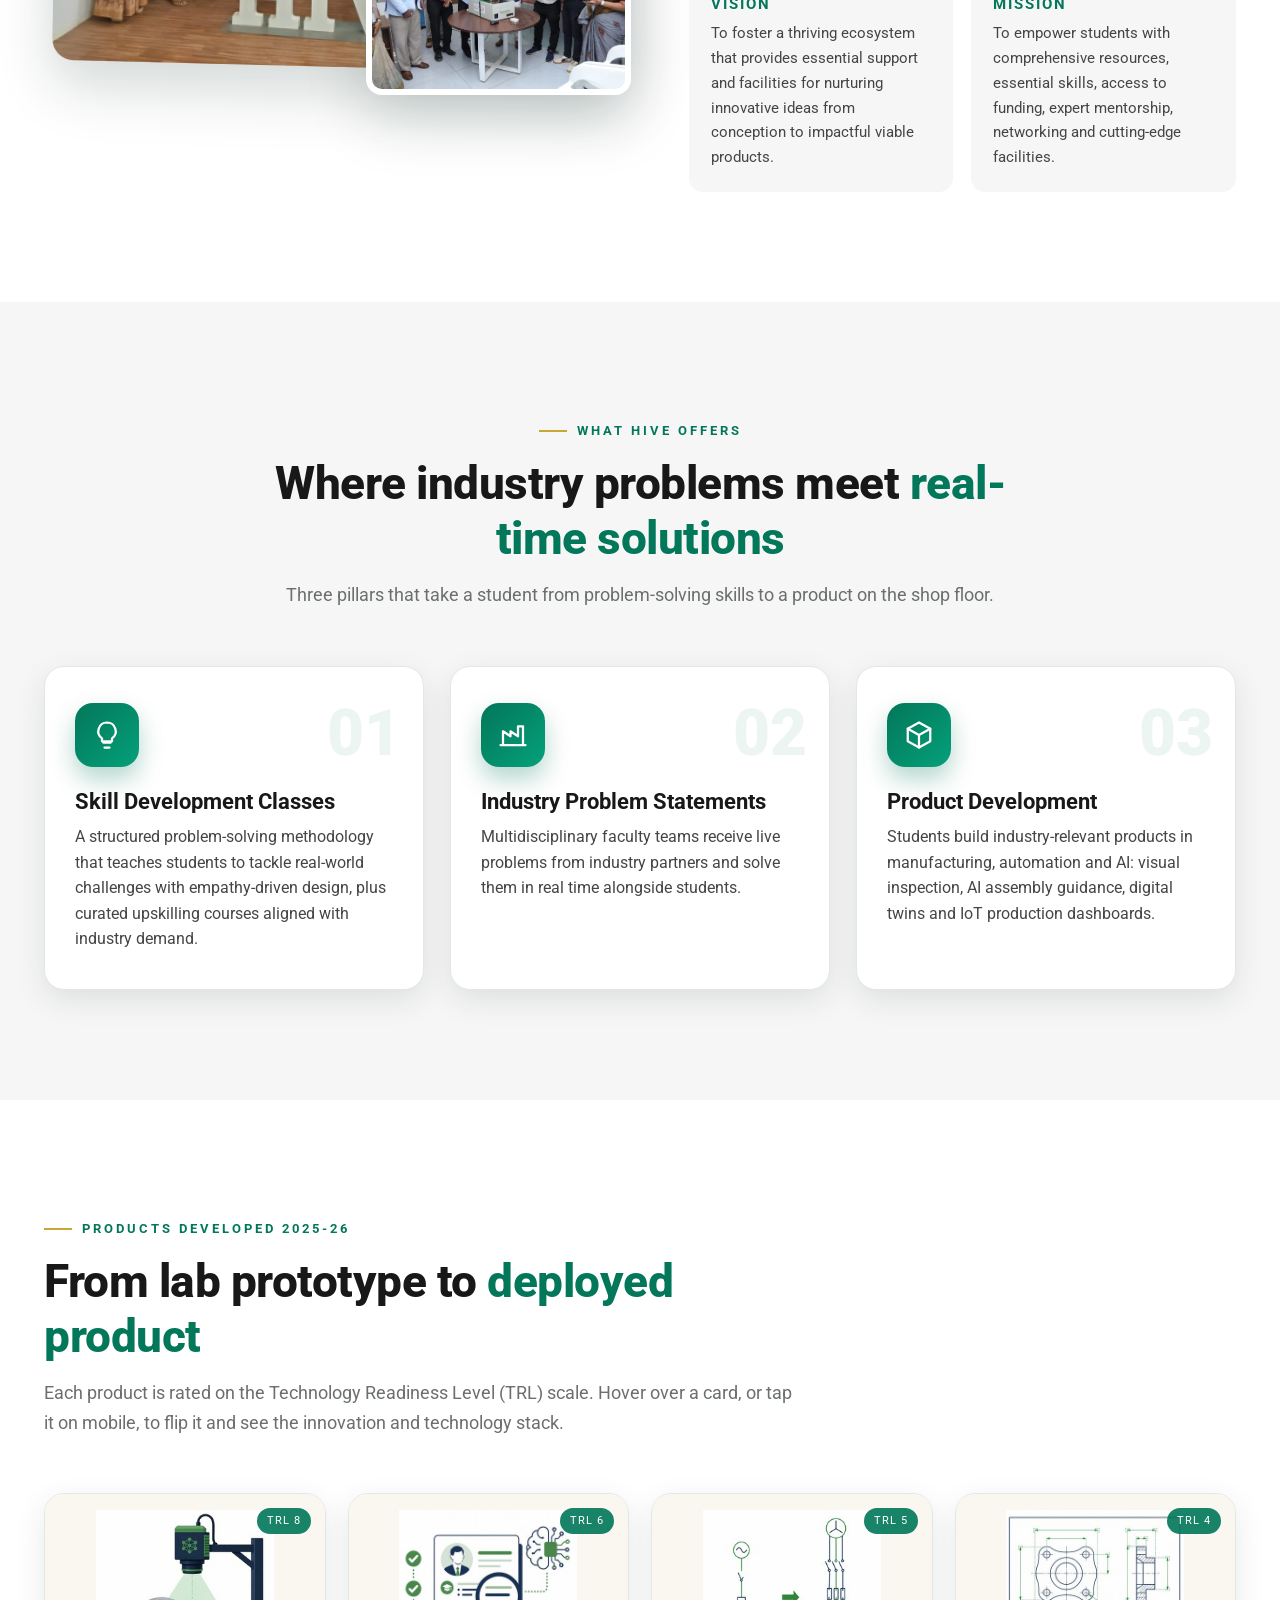
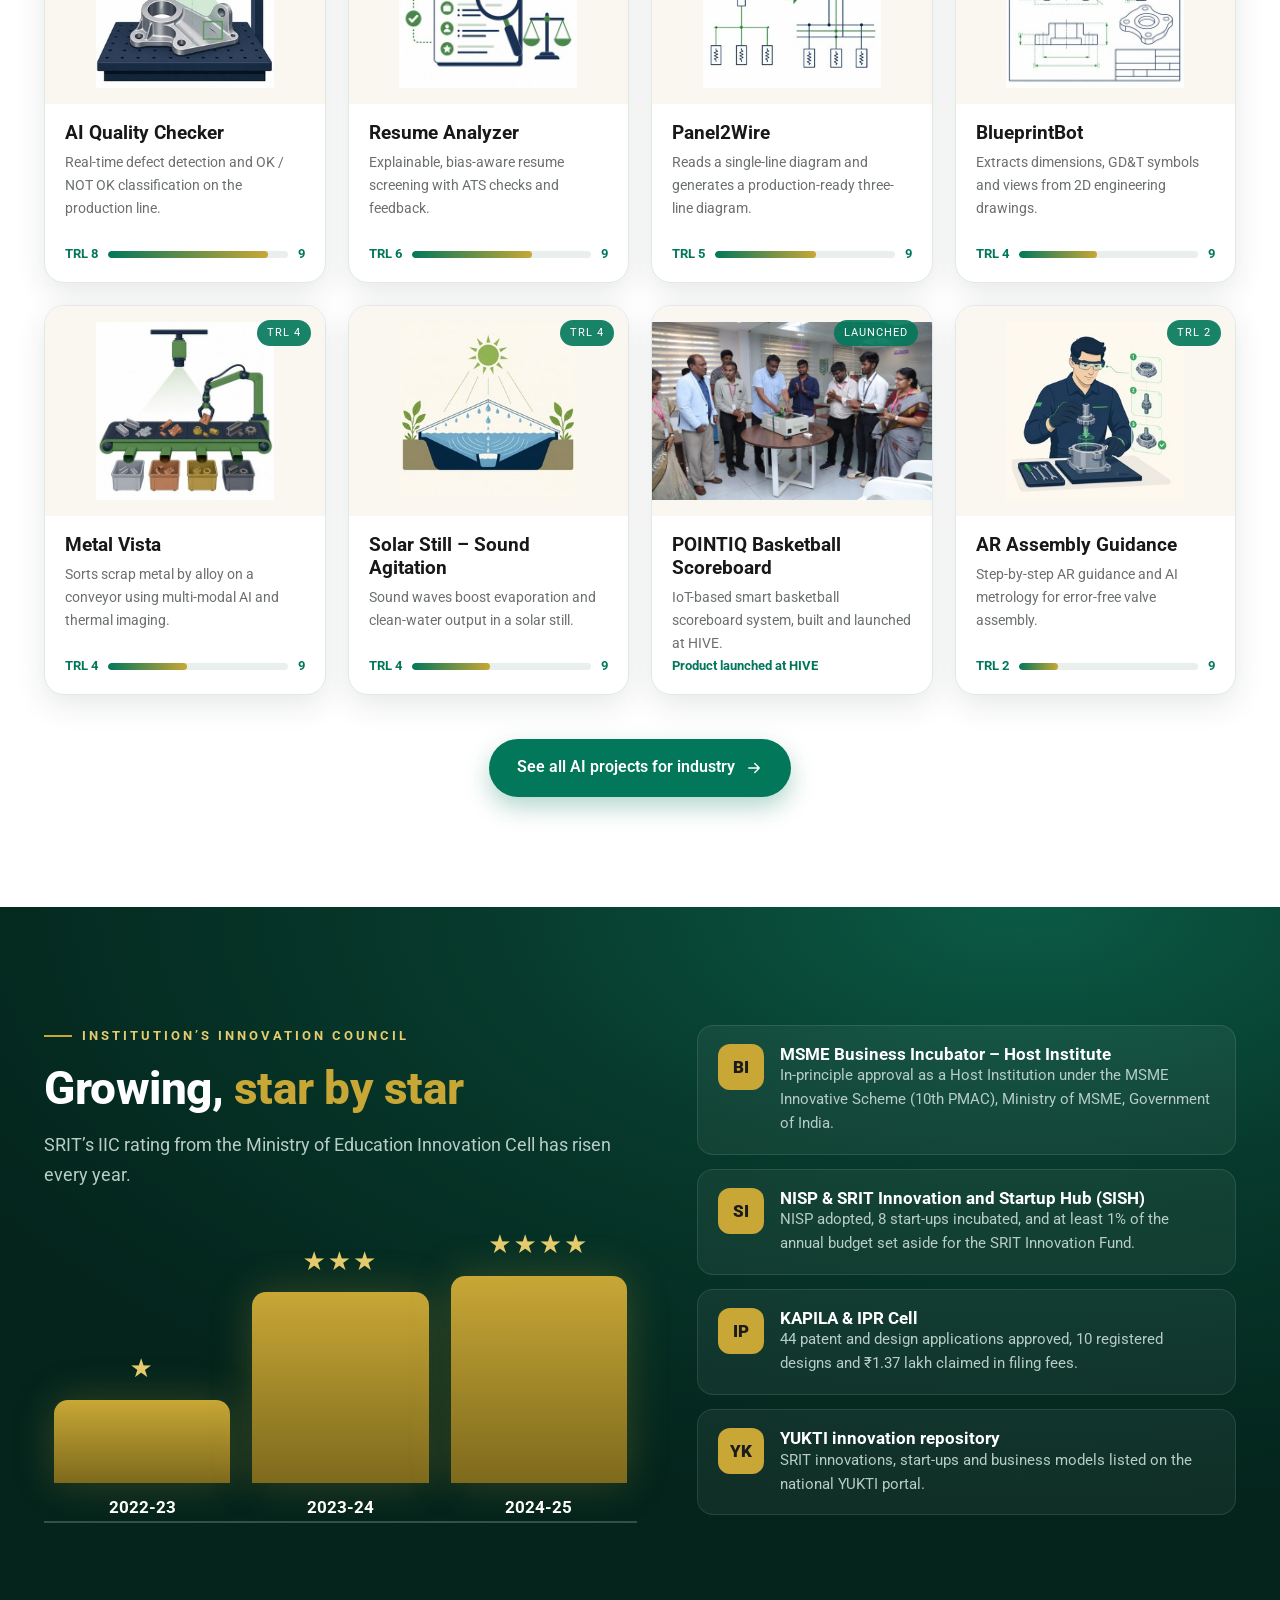
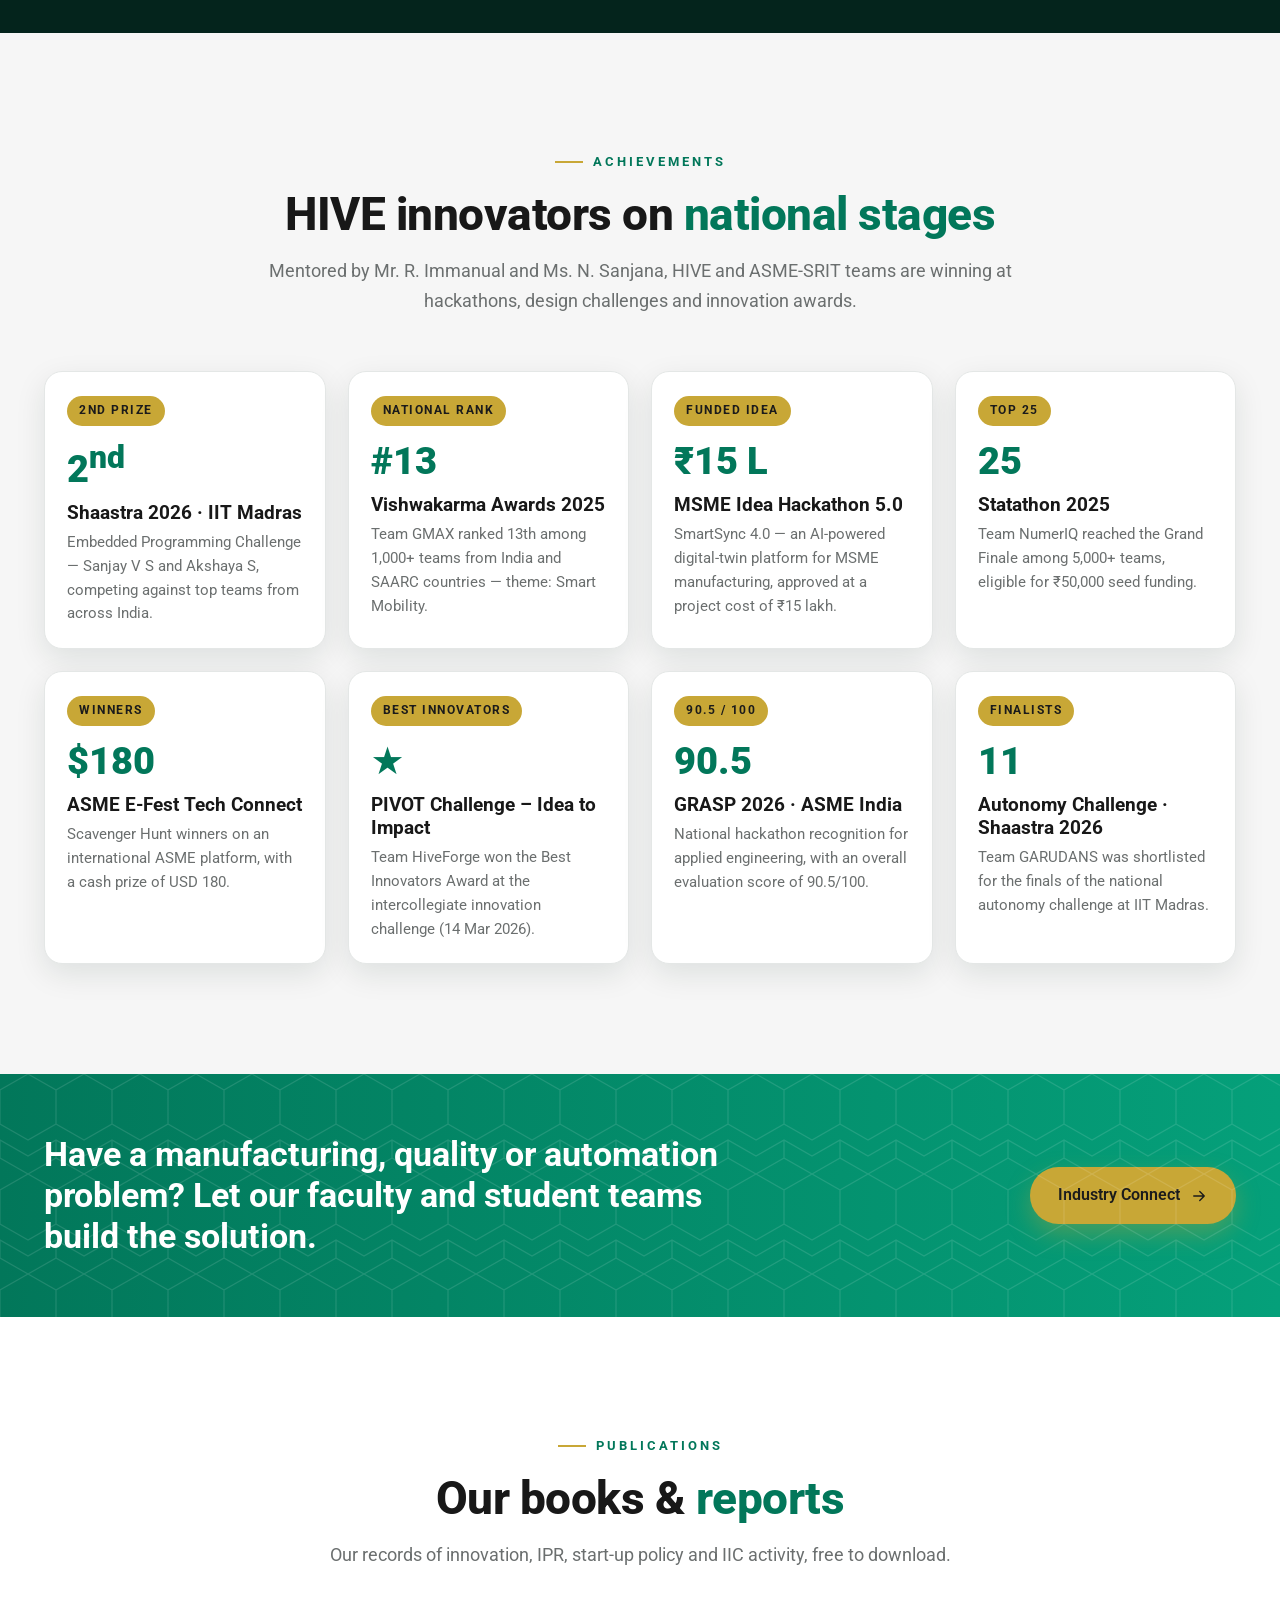
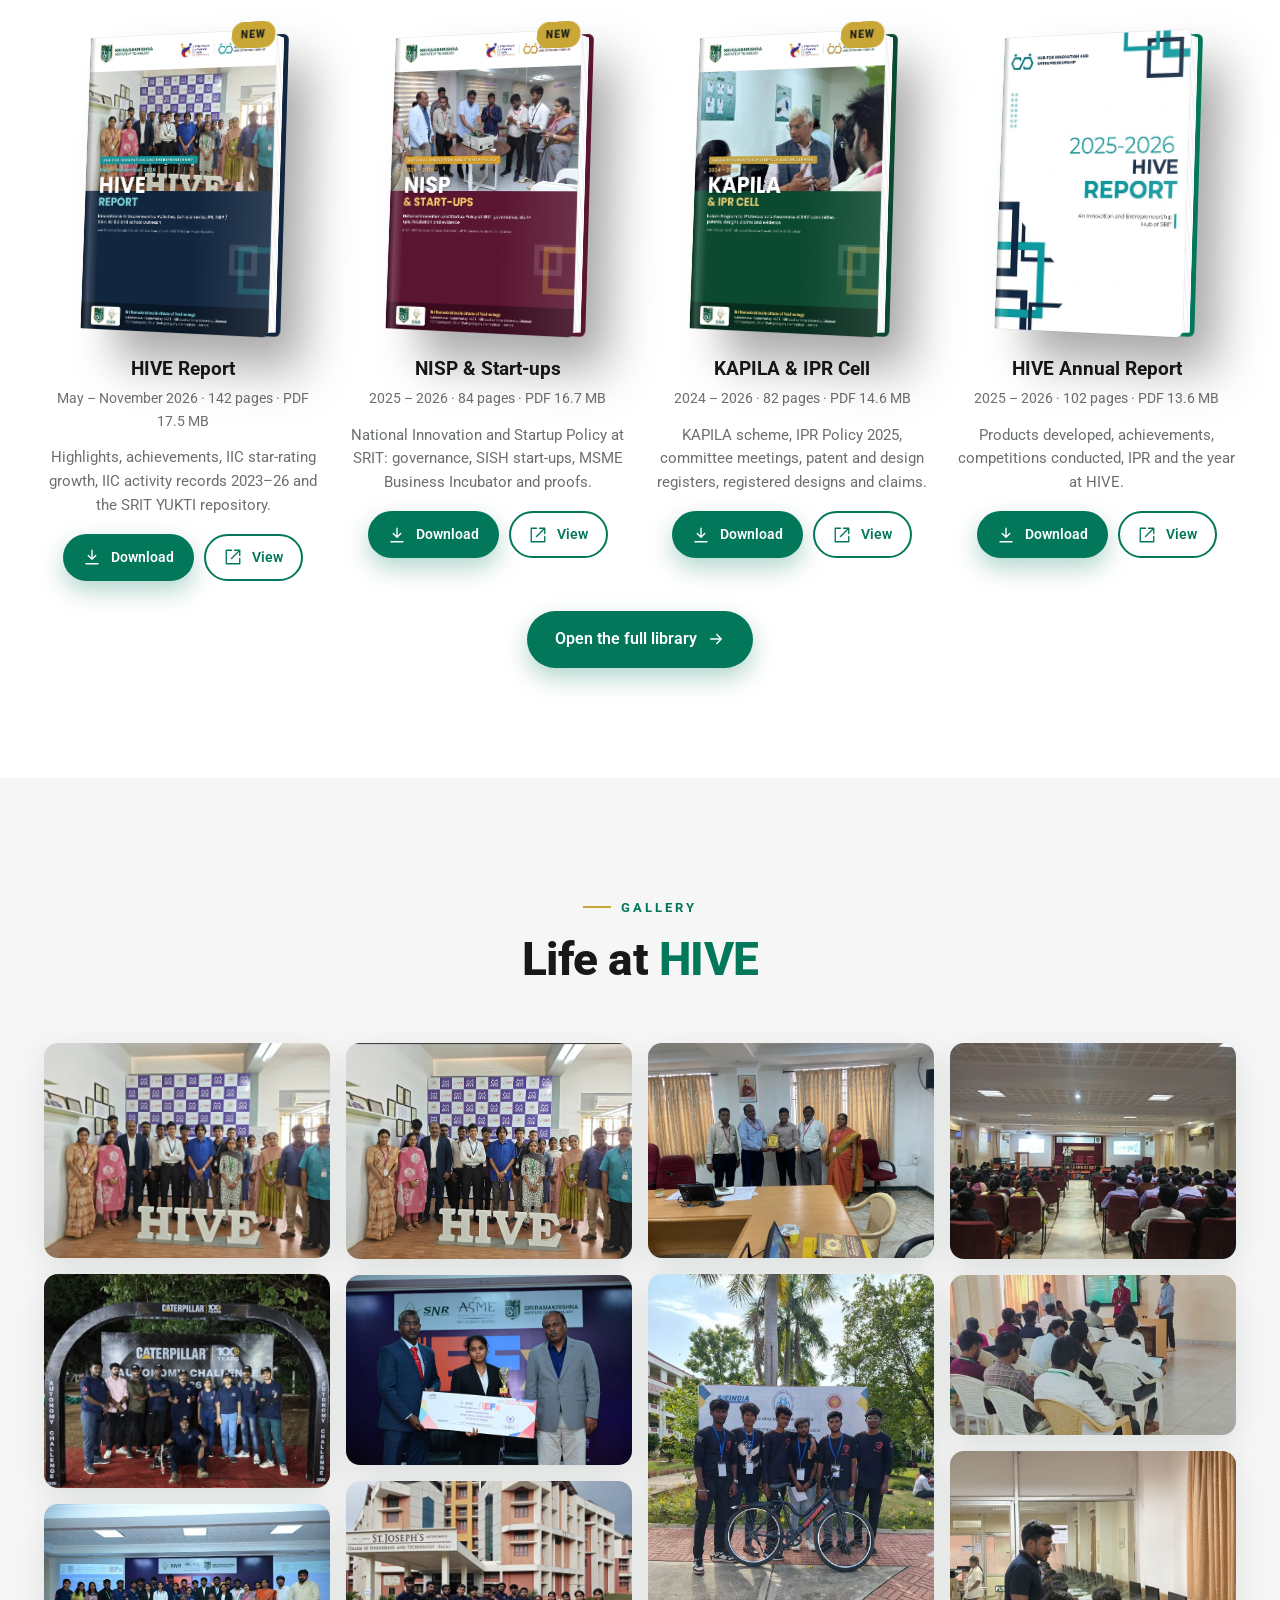
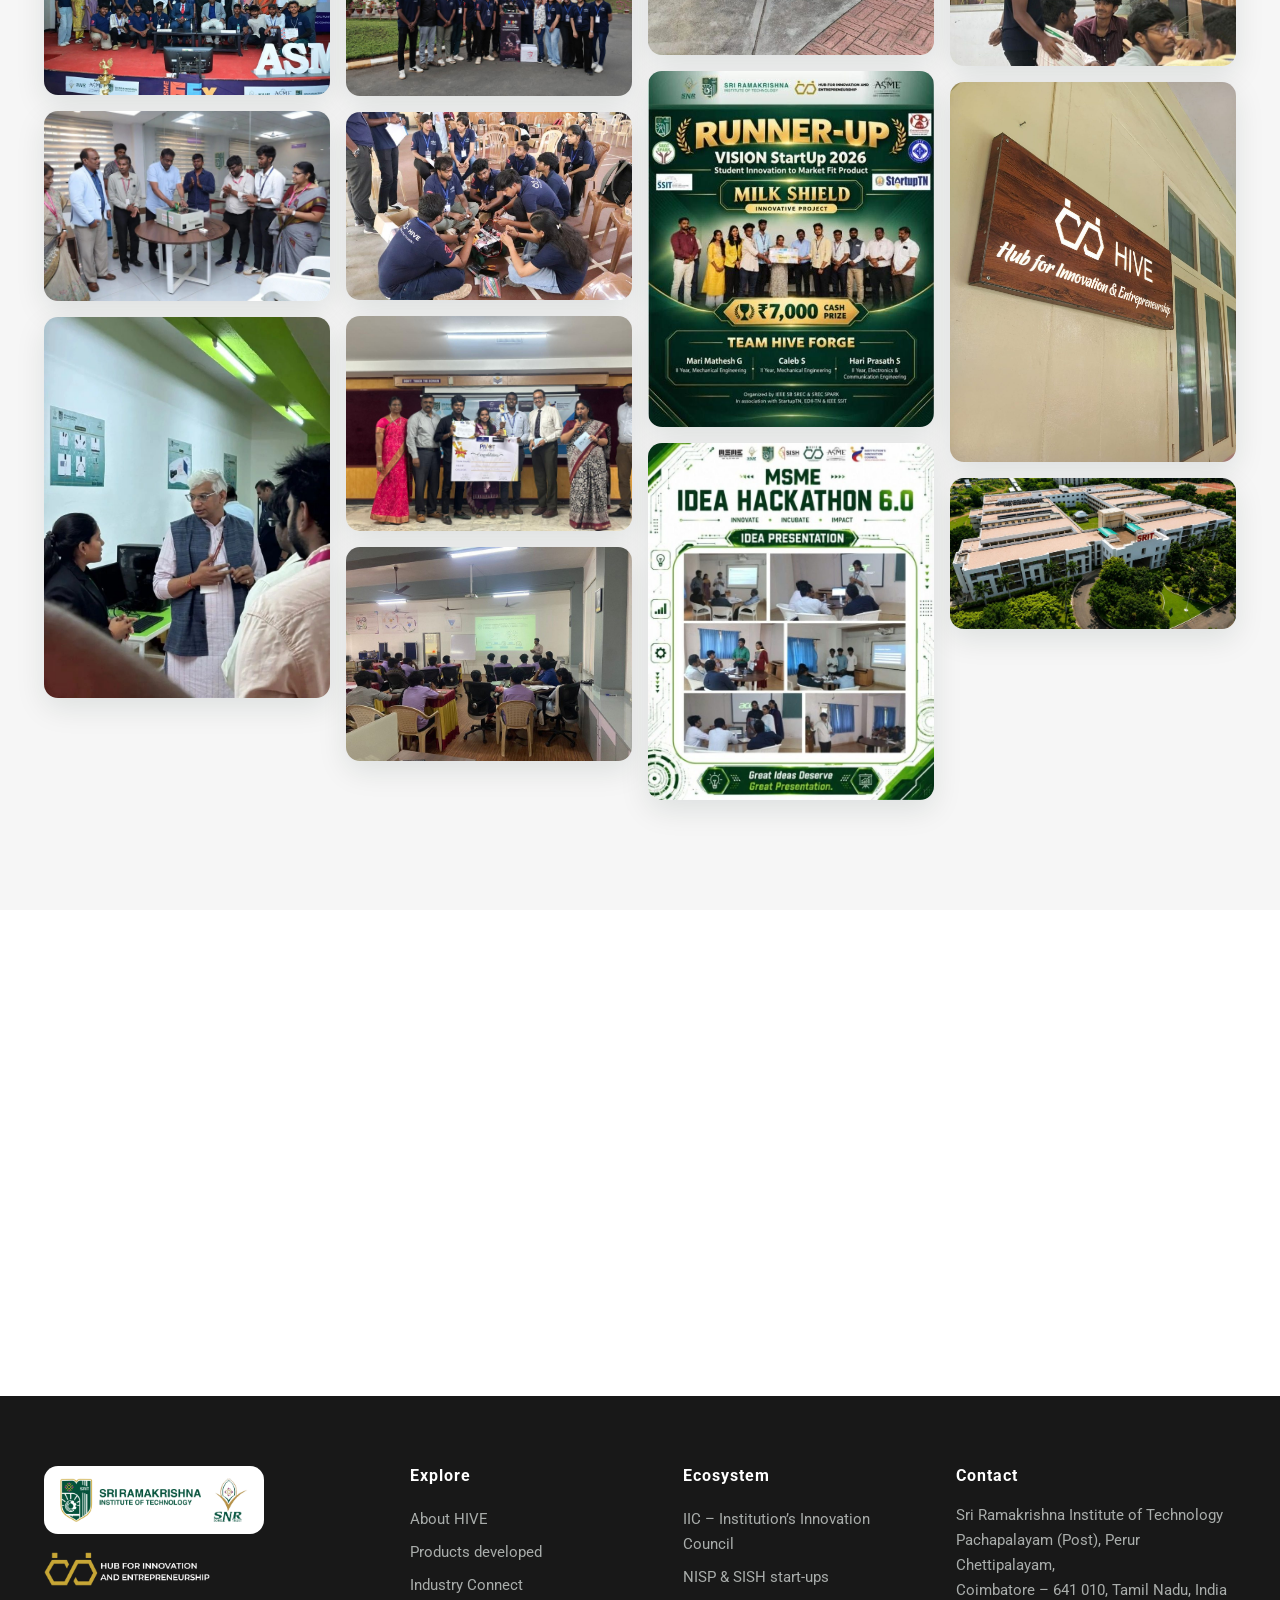
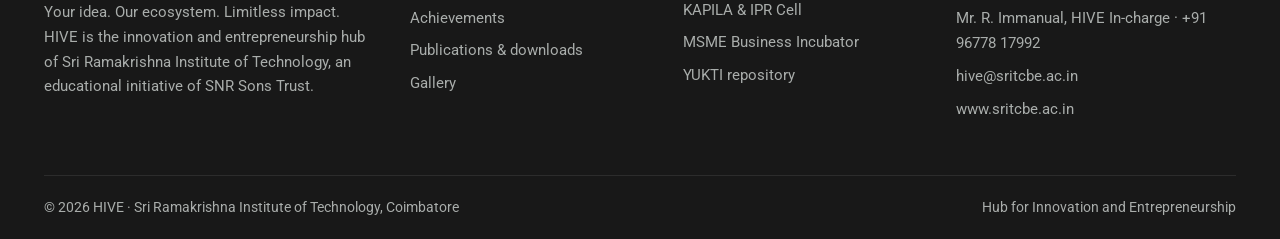
==== commit 307d4cc3: "Replace vending machine card with POINTIQ IoT basketball scoreboard Co-Authored-By: Claude Opus 5.5 " ====
--- a/index.html
+++ b/index.html
@@ -23,7 +23,7 @@
 <div class="stat"><b data-count="8">0</b><span>start-ups incubated at SISH</span></div></div></div></div>
 
 <section class="sec" id="about"><div class="wrap about">
-<div class="pic rv l"><img class="main" src="assets/img/gallery/hive-lab.jpg" alt="HIVE lab"><img class="float" src="assets/img/gallery/product-launch.jpg" alt="Product launch at HIVE"><div class="badge"><b>4★</b>IIC Rating<br>2024-25</div></div>
+<div class="pic rv l"><img class="main" src="assets/img/gallery/hive-lab.jpg" alt="HIVE lab"><img class="float" src="assets/img/gallery/product-launch.jpg" alt="Launch of the POINTIQ IoT basketball scoreboard at HIVE"><div class="badge"><b>4★</b>IIC Rating<br>2024-25</div></div>
 <div class="rv r"><span class="eyebrow">About HIVE</span><h2 style="font-size:clamp(30px,4vw,44px);margin:14px 0 18px;font-weight:800">Hub For Innovation <span style="color:var(--g)">And Entrepreneurship</span></h2>
 <p>HIVE at SRIT is a dynamic ecosystem built to transform student ideas into impactful, real-world products. We empower students with everything they need to innovate — cutting-edge facilities, expert mentorship, skill development programs, funding access, and powerful networking opportunities.</p>
 <p>At HIVE, we don’t just support innovation — we fuel it. Our mission is to equip the next generation of changemakers with the resources, guidance, and confidence to drive meaningful technological advancements.</p>
@@ -49,9 +49,9 @@
 <div class="trl">TRL 4<span class="bar"><i data-w="44%"></i></span>9</div></div></div>
 <div class="face back"><h3>Metal Vista</h3><div><b>Innovation</b>Explainable AI (LIME, SHAP, Grad-CAM) targeting &gt;95% accuracy at about a quarter of the cost of conventional systems.</div><div><b>Technology stack</b>DenseNet121 · VGG-16 · YOLO · LIBS/XRF · Thermal imaging</div><div><b>Readiness</b>Technology Readiness Level 4 of 9</div></div></div></div><div class="flip rv"><div class="card"><div class="face front"><span class="hint">TRL 4</span><div class="im" style=""><img src="assets/img/projects/solar-still.jpg" alt="Solar Still – Sound Agitation" loading="lazy" style=""></div><div class="bd"><h3>Solar Still – Sound Agitation</h3><p>Sound waves boost evaporation and clean-water output in a solar still.</p>
 <div class="trl">TRL 4<span class="bar"><i data-w="44%"></i></span>9</div></div></div>
-<div class="face back"><h3>Solar Still – Sound Agitation</h3><div><b>Innovation</b>110 Hz square-wave acoustic agitation replaces costly design changes; optimised with a Taguchi L9 design, ANOVA and regression.</div><div><b>Technology stack</b>Signal generator · Amplifier · Taguchi L9 · ANOVA</div><div><b>Readiness</b>Technology Readiness Level 4 of 9</div></div></div></div><div class="flip rv"><div class="card"><div class="face front"><span class="hint">TRL 4</span><div class="im" style="padding:0"><img src="assets/img/gallery/product-launch.jpg" alt="Smart Vending Machine" loading="lazy" style="object-fit:cover;width:100%;height:100%"></div><div class="bd"><h3>Smart Vending Machine</h3><p>Smart tea/coffee vending with IoT and payment integration.</p>
-<div class="trl">TRL 4<span class="bar"><i data-w="44%"></i></span>9</div></div></div>
-<div class="face back"><h3>Smart Vending Machine</h3><div><b>Innovation</b>Designed, fabricated and tested in HIVE: design → fabrication → testing workflow.</div><div><b>Technology stack</b>Microcontroller · Servo motors · Sensors · IoT</div><div><b>Readiness</b>Technology Readiness Level 4 of 9</div></div></div></div><div class="flip rv"><div class="card"><div class="face front"><span class="hint">TRL 2</span><div class="im" style=""><img src="assets/img/projects/ar-assembly.jpg" alt="AR Assembly Guidance" loading="lazy" style=""></div><div class="bd"><h3>AR Assembly Guidance</h3><p>Step-by-step AR guidance and AI metrology for error-free valve assembly.</p>
+<div class="face back"><h3>Solar Still – Sound Agitation</h3><div><b>Innovation</b>110 Hz square-wave acoustic agitation replaces costly design changes; optimised with a Taguchi L9 design, ANOVA and regression.</div><div><b>Technology stack</b>Signal generator · Amplifier · Taguchi L9 · ANOVA</div><div><b>Readiness</b>Technology Readiness Level 4 of 9</div></div></div></div><div class="flip rv"><div class="card"><div class="face front"><span class="hint">LAUNCHED</span><div class="im" style="padding:0"><img src="assets/img/gallery/product-launch.jpg" alt="POINTIQ Basketball Scoreboard" loading="lazy" style="object-fit:cover;width:100%;height:100%"></div><div class="bd"><h3>POINTIQ Basketball Scoreboard</h3><p>IoT-based smart basketball scoreboard system, built and launched at HIVE.</p>
+<div class="trl">Product launched at HIVE</div></div></div>
+<div class="face back"><h3>POINTIQ Basketball Scoreboard</h3><div><b>Innovation</b>A connected scoreboard that brings live, automated scoring to basketball courts, developed by a HIVE student team and formally launched at the HIVE innovation space.</div><div><b>Technology stack</b>IoT · Embedded controller · Display system · Wireless connectivity</div><div><b>Status</b>Launched at the HIVE innovation space</div></div></div></div><div class="flip rv"><div class="card"><div class="face front"><span class="hint">TRL 2</span><div class="im" style=""><img src="assets/img/projects/ar-assembly.jpg" alt="AR Assembly Guidance" loading="lazy" style=""></div><div class="bd"><h3>AR Assembly Guidance</h3><p>Step-by-step AR guidance and AI metrology for error-free valve assembly.</p>
 <div class="trl">TRL 2<span class="bar"><i data-w="22%"></i></span>9</div></div></div>
 <div class="face back"><h3>AR Assembly Guidance</h3><div><b>Innovation</b>Polygon-based edge measurement replaces manual callipers; edge-ready for low-power industrial controllers.</div><div><b>Technology stack</b>YOLOv8/v11 segmentation · OpenCV · SciPy · Meta Quest 3</div><div><b>Readiness</b>Technology Readiness Level 2 of 9</div></div></div></div></div>
 <div style="text-align:center;margin-top:44px" class="rv"><a class="btn btn-g" href="industry-connect.html">See all AI projects for industry <svg viewBox="0 0 24 24" fill="none" stroke="currentColor" stroke-width="1.8" stroke-linecap="round" stroke-linejoin="round" ><path d="M5 12h14M13 6l6 6-6 6"/></svg></a></div></div></section>
@@ -82,7 +82,7 @@
 <div style="text-align:center;margin-top:30px" class="rv"><a class="btn btn-g" href="publications.html">Open the full library <svg viewBox="0 0 24 24" fill="none" stroke="currentColor" stroke-width="1.8" stroke-linecap="round" stroke-linejoin="round" ><path d="M5 12h14M13 6l6 6-6 6"/></svg></a></div></div></section>
 
 <section class="sec alt" id="gallery"><div class="wrap"><div class="sec-head center rv"><span class="eyebrow">Gallery</span><h2>Life at <em>HIVE</em></h2></div>
-<div class="gal"><figure class="rv"><img src="assets/img/gallery/hive-lab.jpg" alt="HIVE team with guests at the HIVE lab" loading="lazy"><figcaption>HIVE team with guests at the HIVE lab</figcaption></figure><figure class="rv"><img src="assets/img/gallery/autonomy-challenge.jpg" alt="Team GARUDANS at the Autonomy Challenge, Shaastra 2026" loading="lazy"><figcaption>Team GARUDANS at the Autonomy Challenge, Shaastra 2026</figcaption></figure><figure class="rv"><img src="assets/img/gallery/asme-efx.jpg" alt="ASME EFx SRIT – national technical fest" loading="lazy"><figcaption>ASME EFx SRIT – national technical fest</figcaption></figure><figure class="rv"><img src="assets/img/gallery/product-launch.jpg" alt="Product launch at the HIVE innovation space" loading="lazy"><figcaption>Product launch at the HIVE innovation space</figcaption></figure><figure class="rv"><img src="assets/img/gallery/innovation-expo.jpg" alt="Innovation exhibition – project demonstration" loading="lazy"><figcaption>Innovation exhibition – project demonstration</figcaption></figure><figure class="rv"><img src="assets/img/gallery/hive-team.jpg" alt="HIVE students and mentors" loading="lazy"><figcaption>HIVE students and mentors</figcaption></figure><figure class="rv"><img src="assets/img/gallery/efx-award.jpg" alt="Awards at ASME EFx" loading="lazy"><figcaption>Awards at ASME EFx</figcaption></figure><figure class="rv"><img src="assets/img/gallery/palai-team.jpg" alt="SRIT team at ASME EFx SJCET Palai 2026" loading="lazy"><figcaption>SRIT team at ASME EFx SJCET Palai 2026</figcaption></figure><figure class="rv"><img src="assets/img/gallery/iam3d-pit.jpg" alt="IAM3D competition pit session" loading="lazy"><figcaption>IAM3D competition pit session</figcaption></figure><figure class="rv"><img src="assets/img/gallery/asme-award.jpg" alt="Recognition ceremony" loading="lazy"><figcaption>Recognition ceremony</figcaption></figure><figure class="rv"><img src="assets/img/gallery/workshop.jpg" alt="HIVE workshop session" loading="lazy"><figcaption>HIVE workshop session</figcaption></figure><figure class="rv"><img src="assets/img/gallery/industry-visit.jpg" alt="Industry interaction" loading="lazy"><figcaption>Industry interaction</figcaption></figure><figure class="rv"><img src="assets/img/gallery/sae-bicycle.jpg" alt="SAE Bicycle Design Challenge" loading="lazy"><figcaption>SAE Bicycle Design Challenge</figcaption></figure><figure class="rv"><img src="assets/img/gallery/hiveforge-vision-startup.jpg" alt="Team HIVE Forge – VISION StartUp 2026" loading="lazy"><figcaption>Team HIVE Forge – VISION StartUp 2026</figcaption></figure><figure class="rv"><img src="assets/img/gallery/msme6-presentations.jpg" alt="MSME Idea Hackathon 6.0 presentations" loading="lazy"><figcaption>MSME Idea Hackathon 6.0 presentations</figcaption></figure><figure class="rv"><img src="assets/img/gallery/lean-startup.jpg" alt="Lean Start-up &amp; MVP Boot Camp" loading="lazy"><figcaption>Lean Start-up &amp; MVP Boot Camp</figcaption></figure><figure class="rv"><img src="assets/img/gallery/eureka.jpg" alt="EUREKA! Pitch Fest at SRIT" loading="lazy"><figcaption>EUREKA! Pitch Fest at SRIT</figcaption></figure><figure class="rv"><img src="assets/img/gallery/world-entrepreneurs-day.jpg" alt="World Entrepreneurs’ Day 2026" loading="lazy"><figcaption>World Entrepreneurs’ Day 2026</figcaption></figure><figure class="rv"><img src="assets/img/gallery/hive-sign.jpg" alt="HIVE – Hub for Innovation &amp; Entrepreneurship" loading="lazy"><figcaption>HIVE – Hub for Innovation &amp; Entrepreneurship</figcaption></figure><figure class="rv"><img src="assets/img/gallery/campus-aerial.jpg" alt="SRIT campus" loading="lazy"><figcaption>SRIT campus</figcaption></figure></div></div></section>
+<div class="gal"><figure class="rv"><img src="assets/img/gallery/hive-lab.jpg" alt="HIVE team with guests at the HIVE lab" loading="lazy"><figcaption>HIVE team with guests at the HIVE lab</figcaption></figure><figure class="rv"><img src="assets/img/gallery/autonomy-challenge.jpg" alt="Team GARUDANS at the Autonomy Challenge, Shaastra 2026" loading="lazy"><figcaption>Team GARUDANS at the Autonomy Challenge, Shaastra 2026</figcaption></figure><figure class="rv"><img src="assets/img/gallery/asme-efx.jpg" alt="ASME EFx SRIT – national technical fest" loading="lazy"><figcaption>ASME EFx SRIT – national technical fest</figcaption></figure><figure class="rv"><img src="assets/img/gallery/product-launch.jpg" alt="Launch of the POINTIQ IoT basketball scoreboard at HIVE" loading="lazy"><figcaption>Launch of the POINTIQ IoT basketball scoreboard at HIVE</figcaption></figure><figure class="rv"><img src="assets/img/gallery/innovation-expo.jpg" alt="Innovation exhibition – project demonstration" loading="lazy"><figcaption>Innovation exhibition – project demonstration</figcaption></figure><figure class="rv"><img src="assets/img/gallery/hive-team.jpg" alt="HIVE students and mentors" loading="lazy"><figcaption>HIVE students and mentors</figcaption></figure><figure class="rv"><img src="assets/img/gallery/efx-award.jpg" alt="Awards at ASME EFx" loading="lazy"><figcaption>Awards at ASME EFx</figcaption></figure><figure class="rv"><img src="assets/img/gallery/palai-team.jpg" alt="SRIT team at ASME EFx SJCET Palai 2026" loading="lazy"><figcaption>SRIT team at ASME EFx SJCET Palai 2026</figcaption></figure><figure class="rv"><img src="assets/img/gallery/iam3d-pit.jpg" alt="IAM3D competition pit session" loading="lazy"><figcaption>IAM3D competition pit session</figcaption></figure><figure class="rv"><img src="assets/img/gallery/asme-award.jpg" alt="Recognition ceremony" loading="lazy"><figcaption>Recognition ceremony</figcaption></figure><figure class="rv"><img src="assets/img/gallery/workshop.jpg" alt="HIVE workshop session" loading="lazy"><figcaption>HIVE workshop session</figcaption></figure><figure class="rv"><img src="assets/img/gallery/industry-visit.jpg" alt="Industry interaction" loading="lazy"><figcaption>Industry interaction</figcaption></figure><figure class="rv"><img src="assets/img/gallery/sae-bicycle.jpg" alt="SAE Bicycle Design Challenge" loading="lazy"><figcaption>SAE Bicycle Design Challenge</figcaption></figure><figure class="rv"><img src="assets/img/gallery/hiveforge-vision-startup.jpg" alt="Team HIVE Forge – VISION StartUp 2026" loading="lazy"><figcaption>Team HIVE Forge – VISION StartUp 2026</figcaption></figure><figure class="rv"><img src="assets/img/gallery/msme6-presentations.jpg" alt="MSME Idea Hackathon 6.0 presentations" loading="lazy"><figcaption>MSME Idea Hackathon 6.0 presentations</figcaption></figure><figure class="rv"><img src="assets/img/gallery/lean-startup.jpg" alt="Lean Start-up &amp; MVP Boot Camp" loading="lazy"><figcaption>Lean Start-up &amp; MVP Boot Camp</figcaption></figure><figure class="rv"><img src="assets/img/gallery/eureka.jpg" alt="EUREKA! Pitch Fest at SRIT" loading="lazy"><figcaption>EUREKA! Pitch Fest at SRIT</figcaption></figure><figure class="rv"><img src="assets/img/gallery/world-entrepreneurs-day.jpg" alt="World Entrepreneurs’ Day 2026" loading="lazy"><figcaption>World Entrepreneurs’ Day 2026</figcaption></figure><figure class="rv"><img src="assets/img/gallery/hive-sign.jpg" alt="HIVE – Hub for Innovation &amp; Entrepreneurship" loading="lazy"><figcaption>HIVE – Hub for Innovation &amp; Entrepreneurship</figcaption></figure><figure class="rv"><img src="assets/img/gallery/campus-aerial.jpg" alt="SRIT campus" loading="lazy"><figcaption>SRIT campus</figcaption></figure></div></div></section>
 
 <section class="sec" id="contact"><div class="wrap"><div class="contact-card rv z">
 <div style="position:relative;z-index:1"><span class="eyebrow" style="color:var(--gold-l)">Get in touch</span><h3 style="margin:12px 0 10px">Bring your idea to HIVE</h3><p>Students, start-ups, MSMEs and industry partners are welcome to visit the HIVE lab at SRIT, Coimbatore.</p></div>
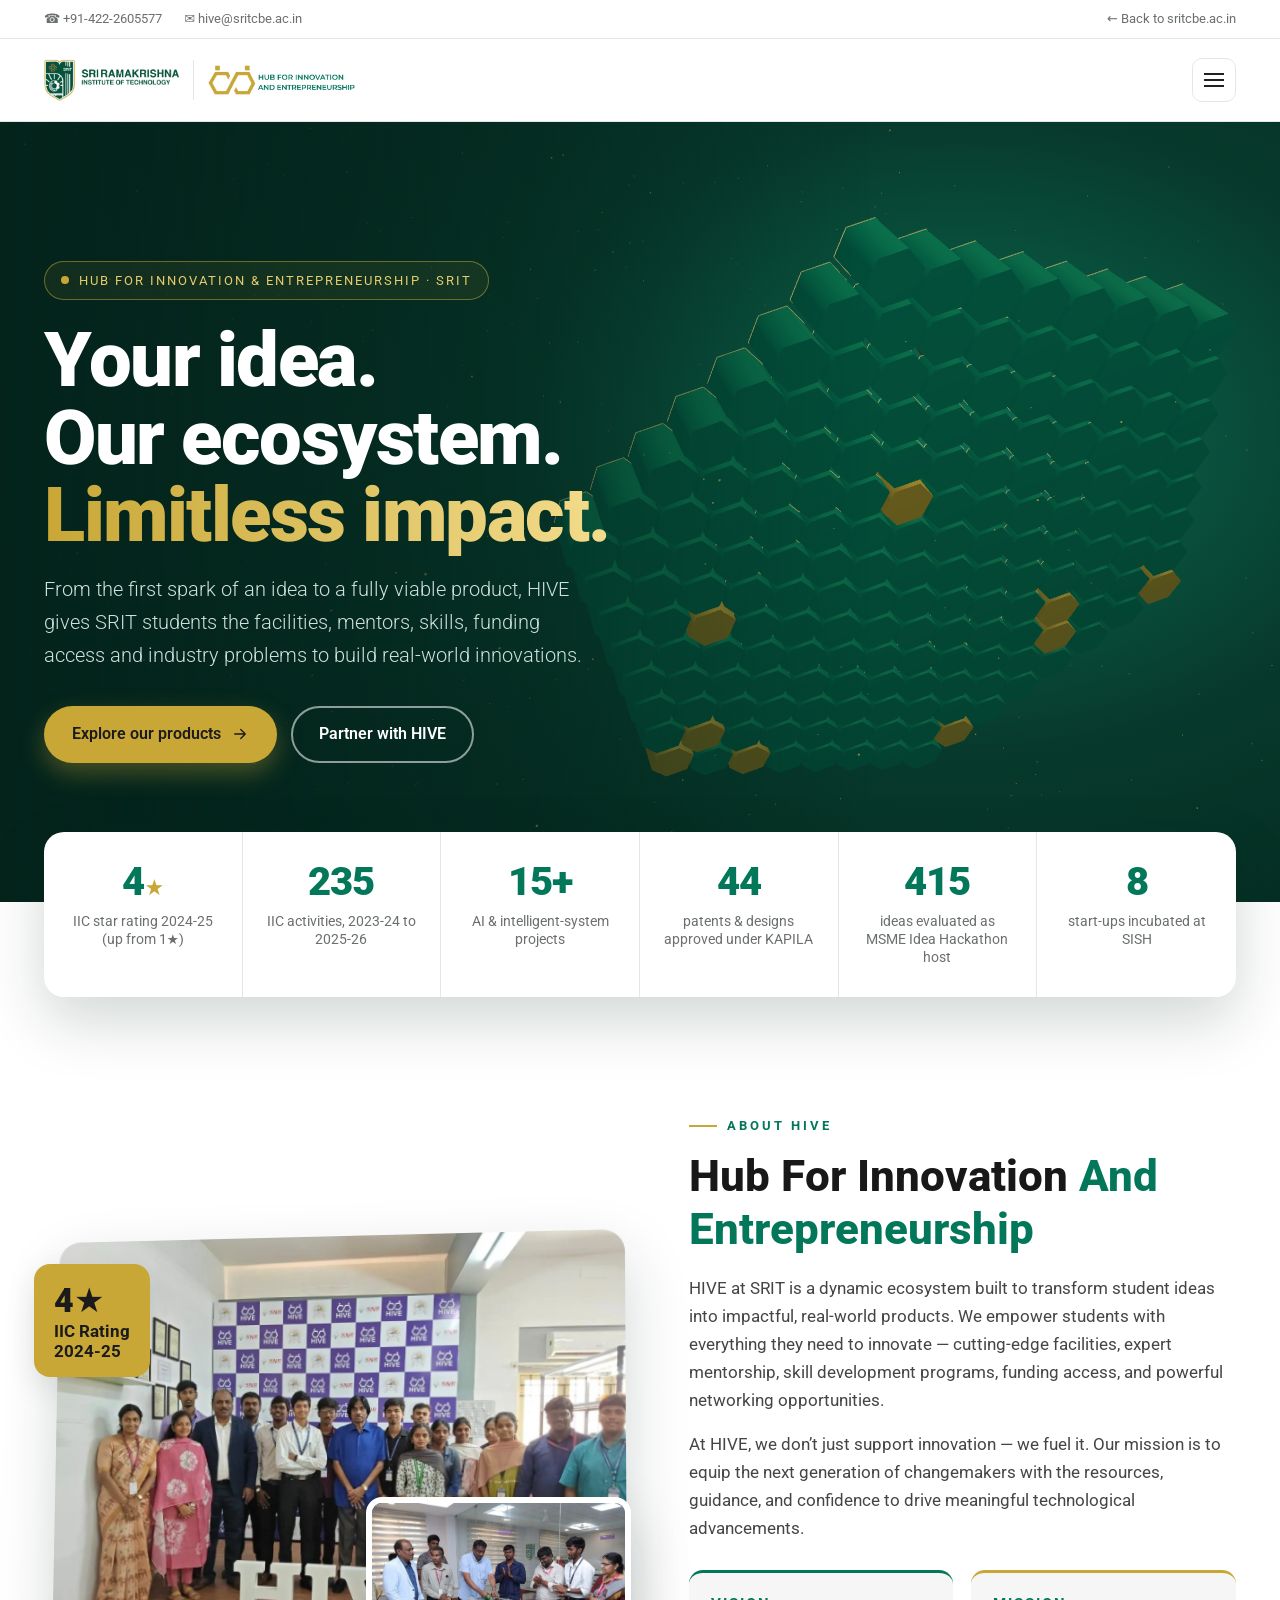
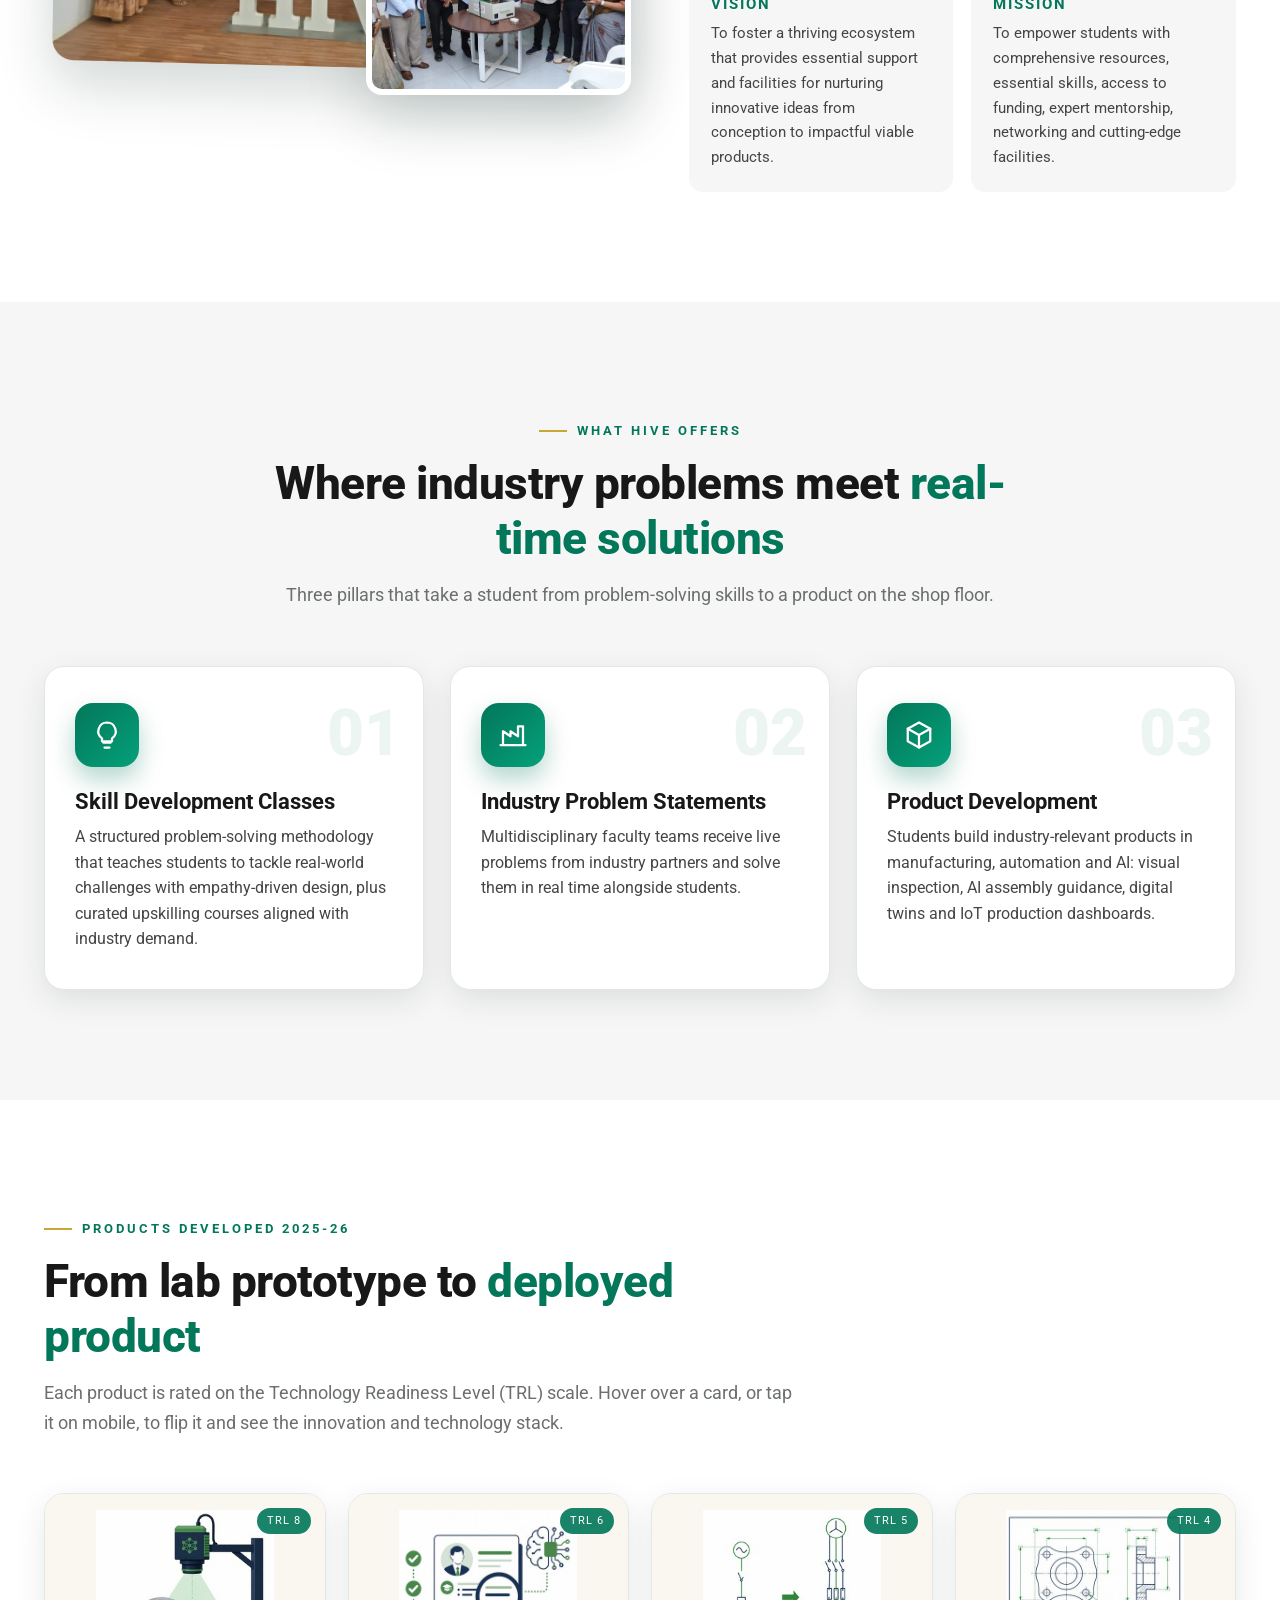
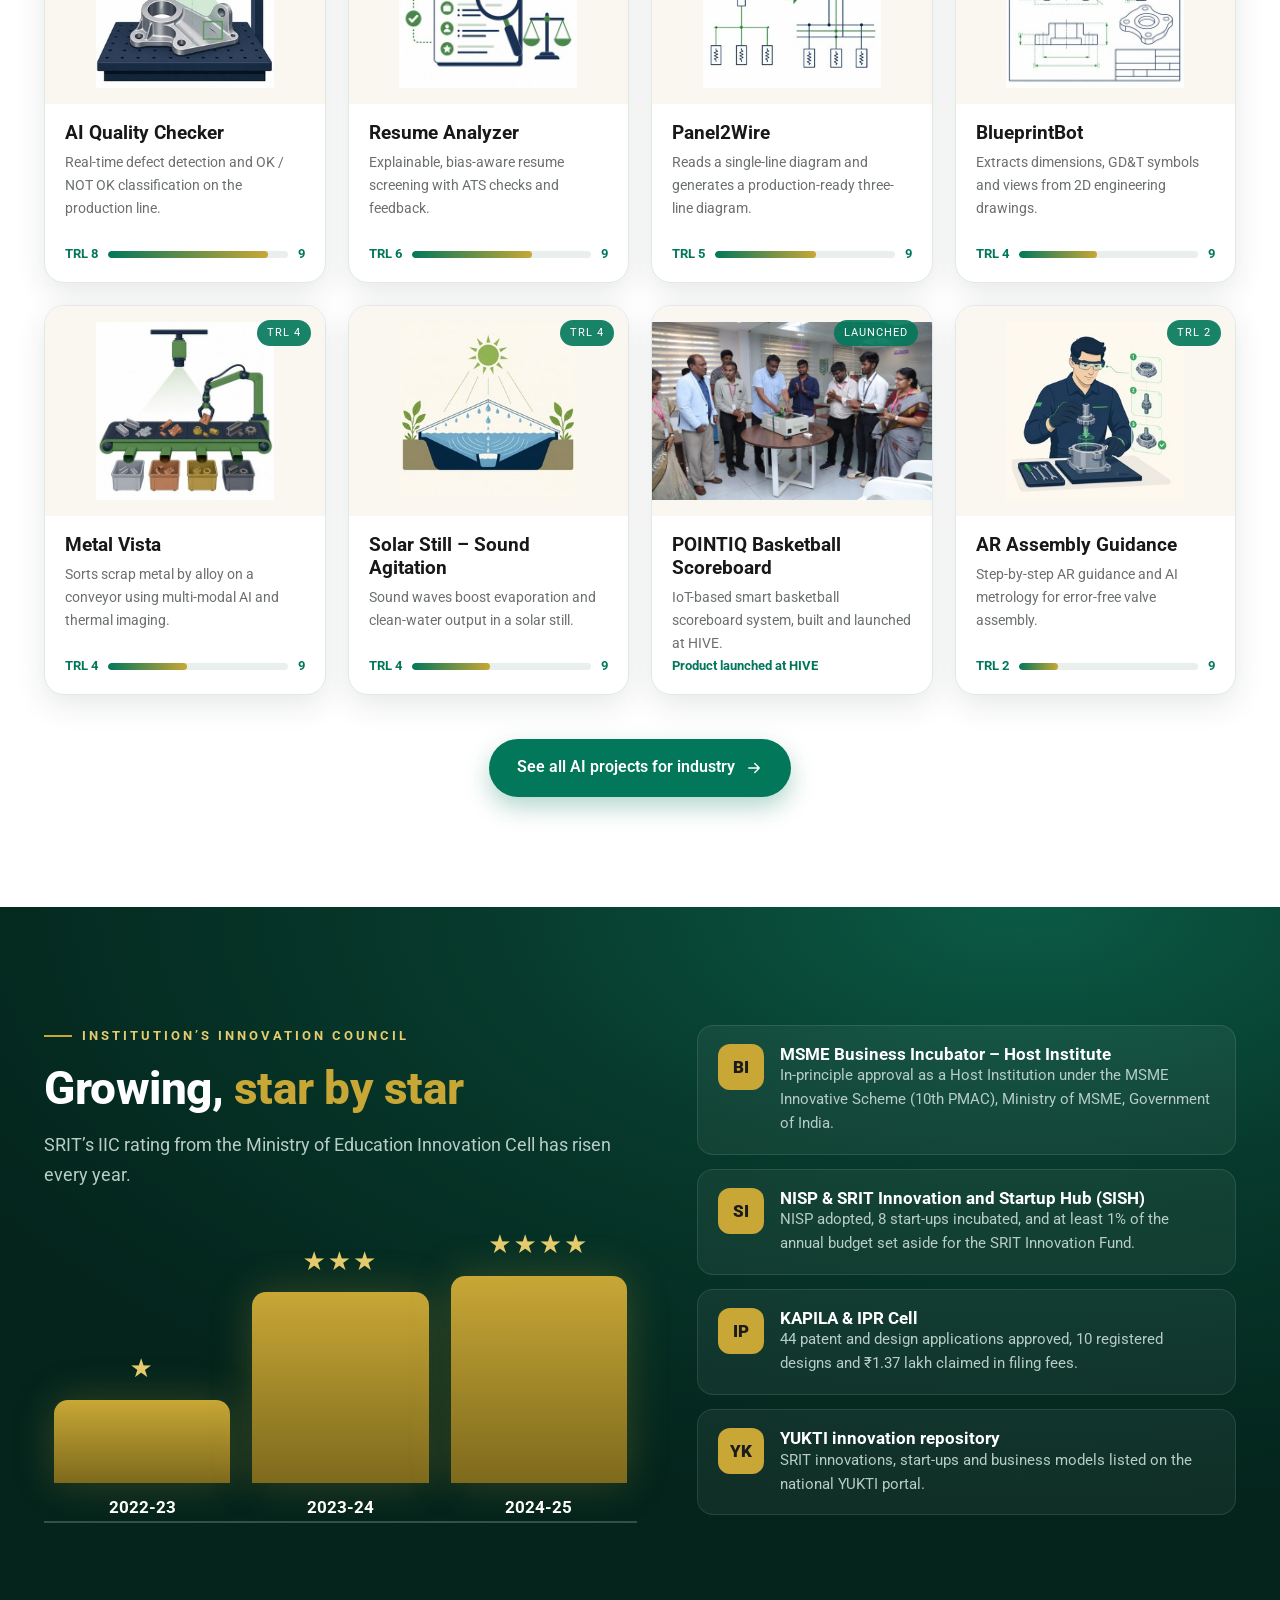
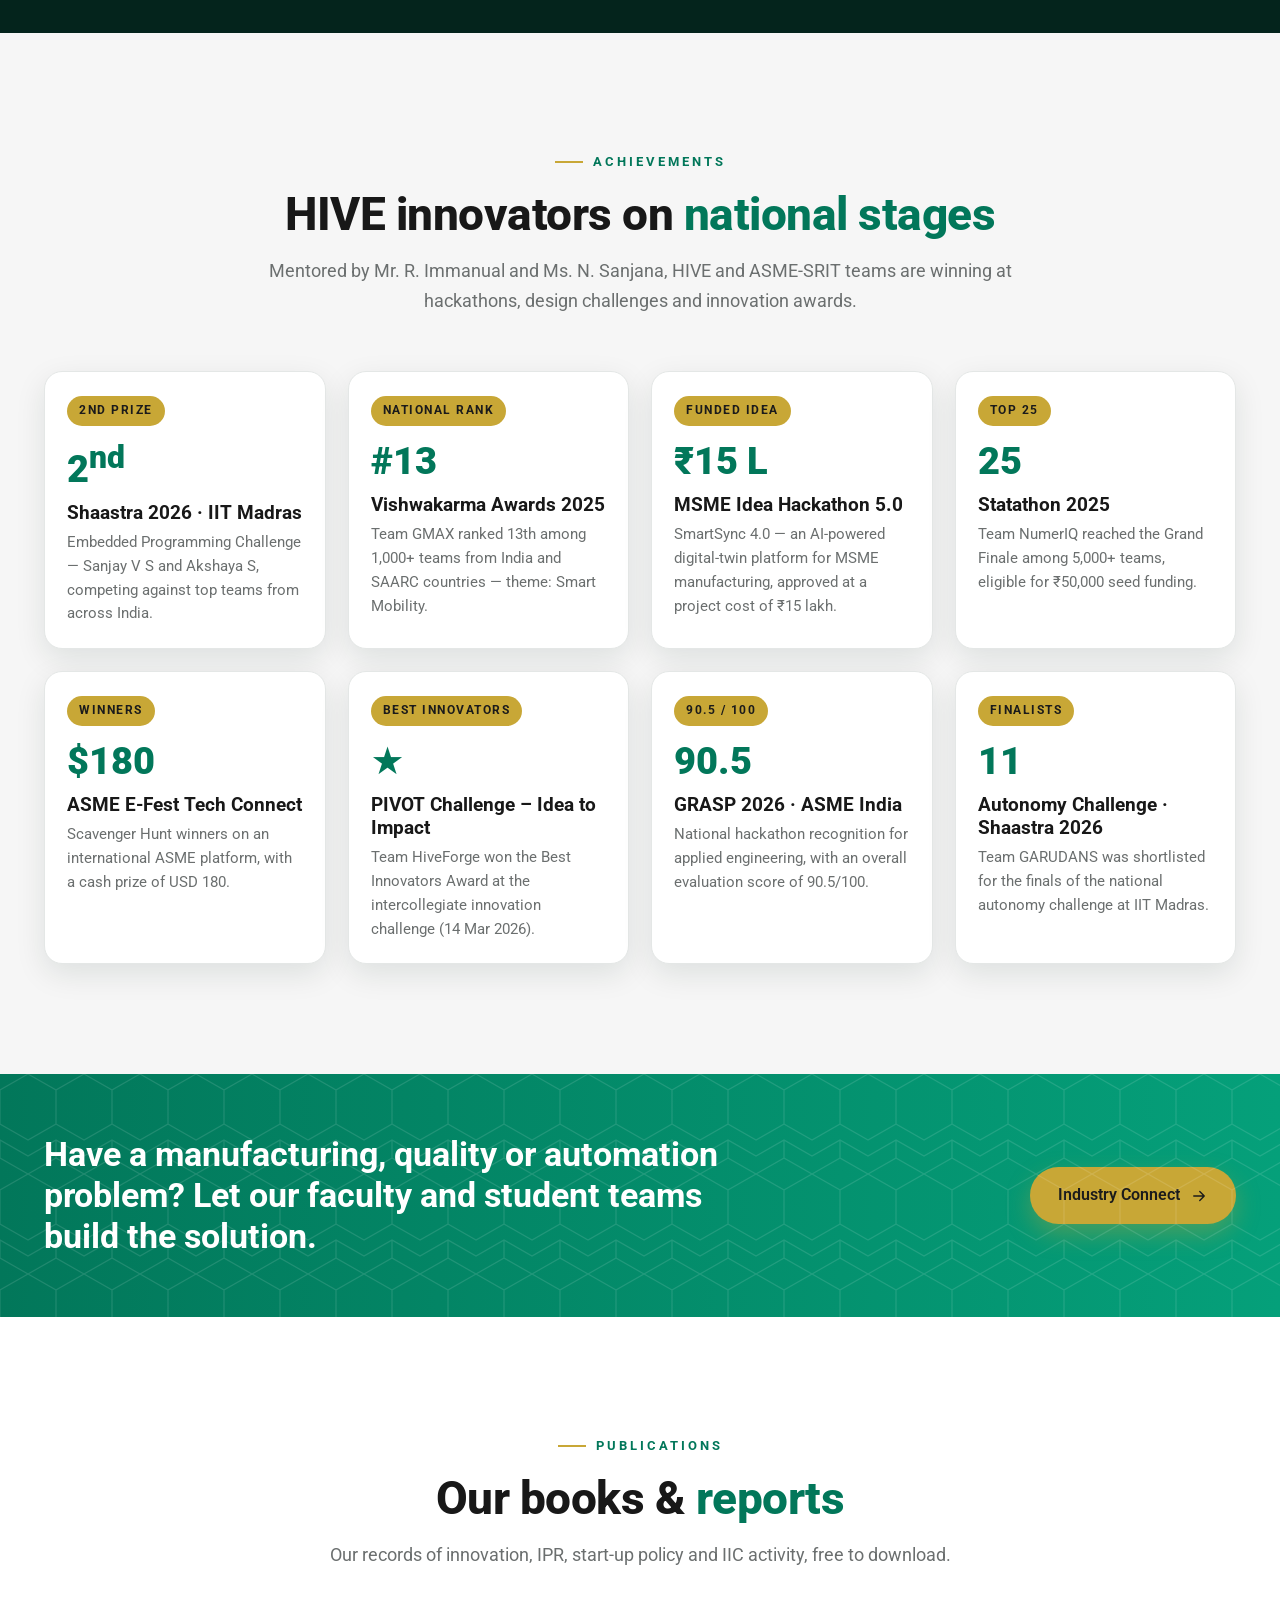
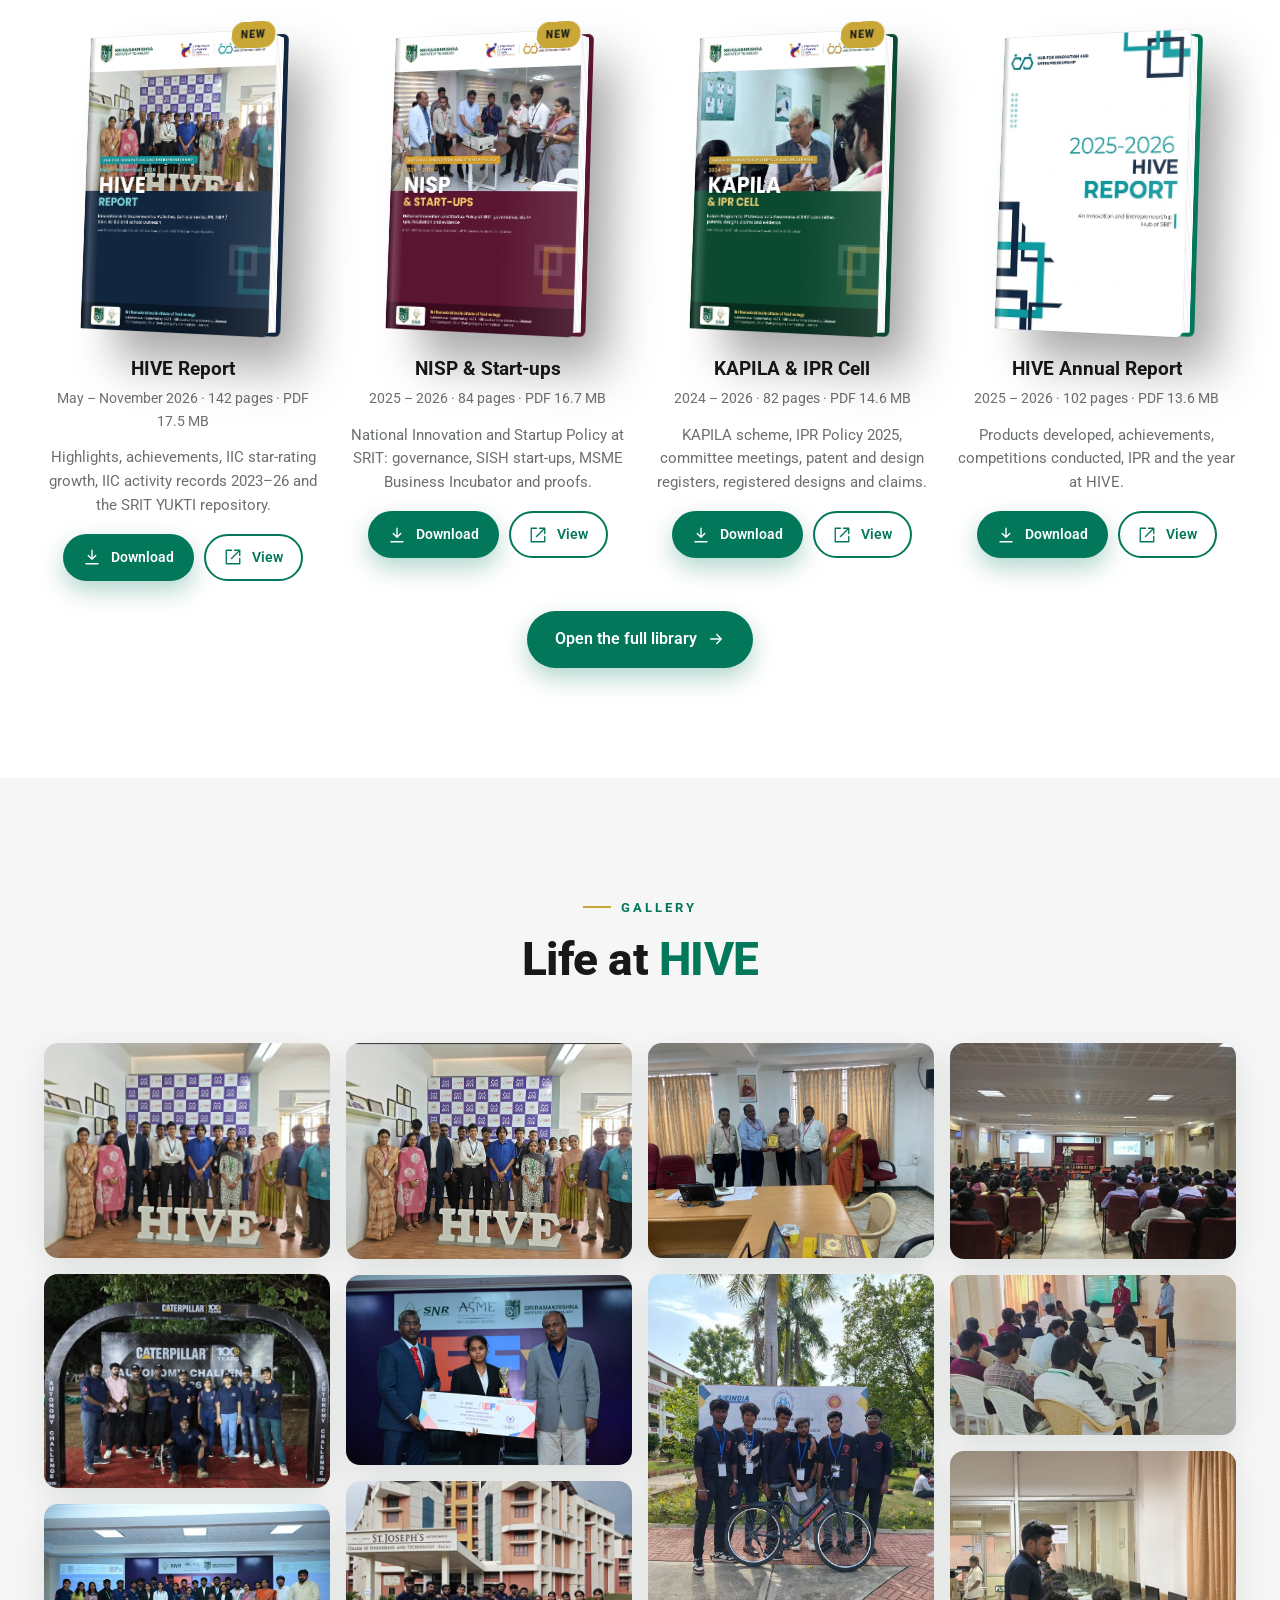
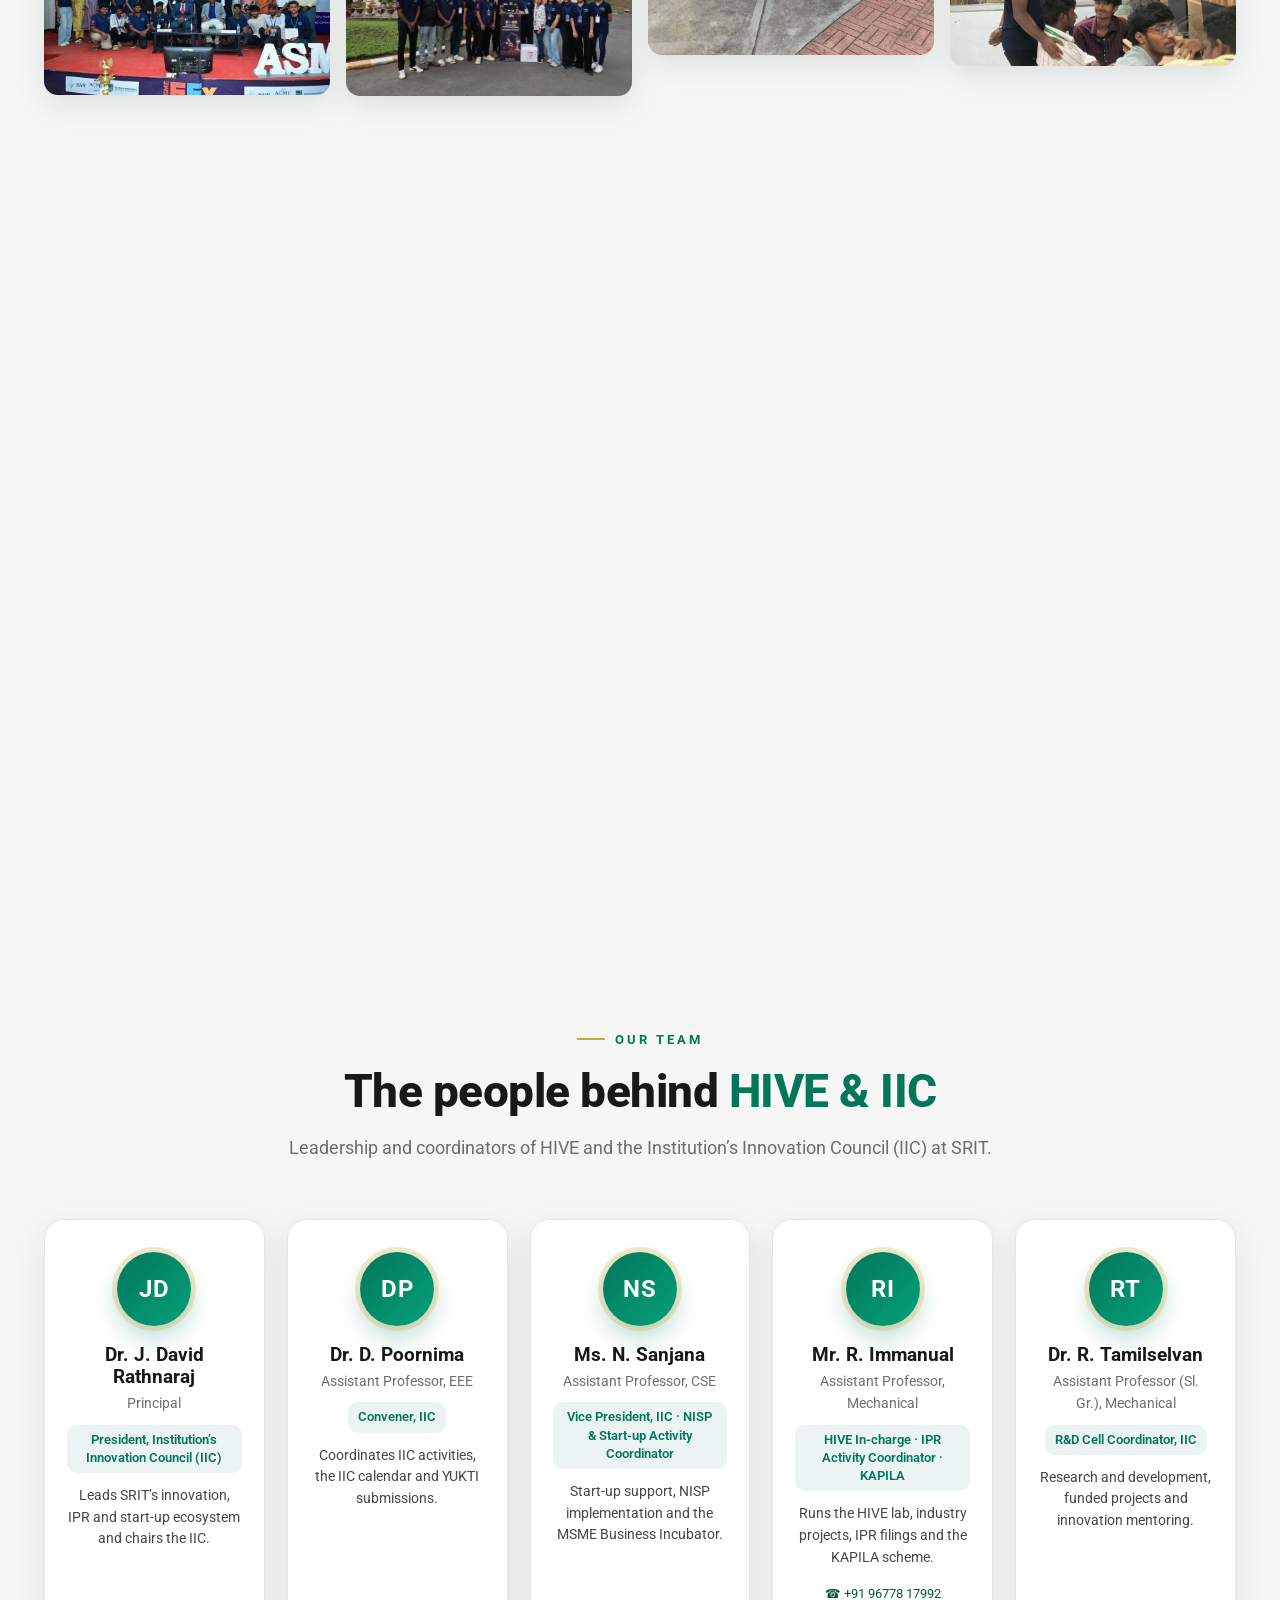
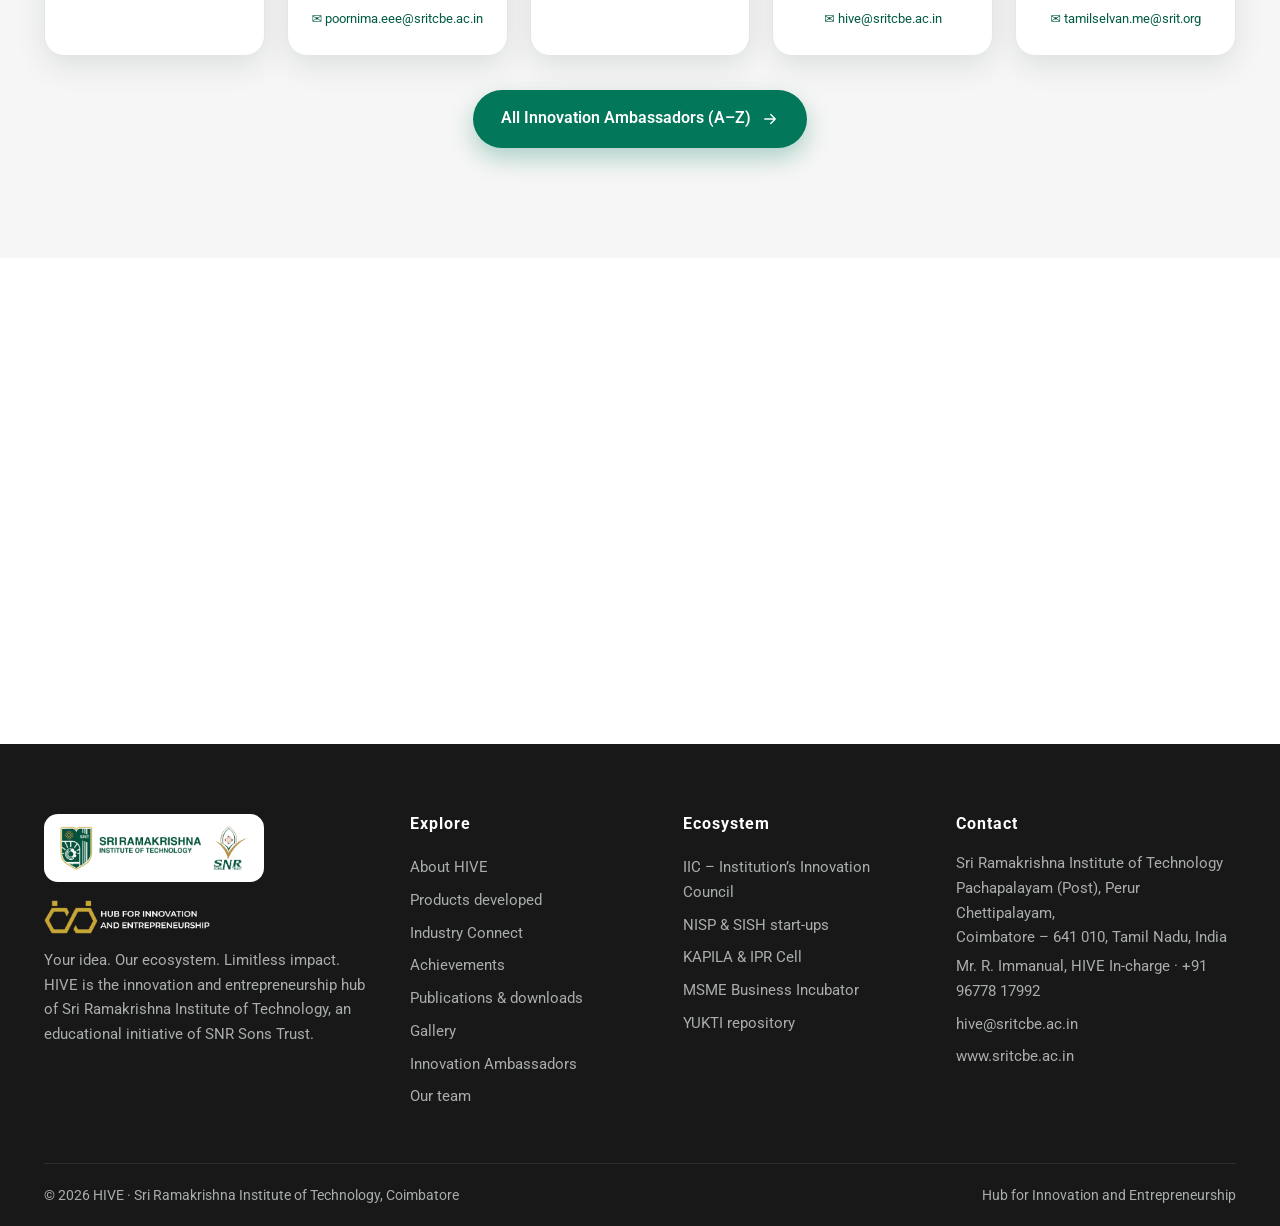
==== commit 900cbff6: "Add team section and Innovation Ambassadors page Co-Authored-By: Claude Opus 5.5 <noreply@anthropic." ====
--- a/index.html
+++ b/index.html
@@ -6,7 +6,7 @@
 <link href="https://fonts.googleapis.com/css2?family=Roboto:wght@300;400;500;600;700;800;900&display=swap" rel="stylesheet">
 <link rel="stylesheet" href="assets/css/hive.css"></head><body><div class="progress"></div><div class="topbar"><div class="wrap"><div class="l"><a href="tel:+914222605577"><span>☎ +91-422-2605577</span></a><span><a href="mailto:hive@sritcbe.ac.in">✉ hive@sritcbe.ac.in</a></span></div><div><a href="https://www.sritcbe.ac.in/" target="_blank" rel="noopener">← Back to sritcbe.ac.in</a></div></div></div>
 <header class="hdr"><div class="wrap"><a class="brand" href="index.html"><img class="srit" src="assets/img/logos/srit-logo.png" alt="Sri Ramakrishna Institute of Technology"><span class="sep"></span><img class="hive" src="assets/img/logos/hive-logo.png" alt="HIVE – Hub for Innovation and Entrepreneurship"></a>
-<nav class="nav"><a href="index.html" class="on">Home</a><a href="index.html#about" class="">About</a><a href="index.html#products" class="">Products</a><a href="industry-connect.html" class="">Industry Connect</a><a href="index.html#achievements" class="">Achievements</a><a href="publications.html" class="">Publications</a><a href="index.html#gallery" class="">Gallery</a><a class="cta" href="index.html#contact">Contact</a></nav><button class="burger" aria-label="Menu"><span></span></button></div></header>
+<nav class="nav"><a href="index.html" class="on">Home</a><a href="index.html#about" class="">About</a><a href="index.html#products" class="">Products</a><a href="industry-connect.html" class="">Industry Connect</a><a href="index.html#achievements" class="">Achievements</a><a href="publications.html" class="">Publications</a><a href="index.html#gallery" class="">Gallery</a><a href="innovation-ambassadors.html" class="">Ambassadors</a><a class="cta" href="index.html#contact">Contact</a></nav><button class="burger" aria-label="Menu"><span></span></button></div></header>
 <section class="hero"><canvas class="three" data-mode="hive"></canvas><div class="veil"></div><div class="wrap"><div class="hero-in">
 <span class="tag rv"><i></i>Hub for Innovation &amp; Entrepreneurship · SRIT</span>
 <h1 class="rv d1">Your idea.<br>Our ecosystem.<br><span class="gold">Limitless impact.</span></h1>
@@ -84,13 +84,16 @@
 <section class="sec alt" id="gallery"><div class="wrap"><div class="sec-head center rv"><span class="eyebrow">Gallery</span><h2>Life at <em>HIVE</em></h2></div>
 <div class="gal"><figure class="rv"><img src="assets/img/gallery/hive-lab.jpg" alt="HIVE team with guests at the HIVE lab" loading="lazy"><figcaption>HIVE team with guests at the HIVE lab</figcaption></figure><figure class="rv"><img src="assets/img/gallery/autonomy-challenge.jpg" alt="Team GARUDANS at the Autonomy Challenge, Shaastra 2026" loading="lazy"><figcaption>Team GARUDANS at the Autonomy Challenge, Shaastra 2026</figcaption></figure><figure class="rv"><img src="assets/img/gallery/asme-efx.jpg" alt="ASME EFx SRIT – national technical fest" loading="lazy"><figcaption>ASME EFx SRIT – national technical fest</figcaption></figure><figure class="rv"><img src="assets/img/gallery/product-launch.jpg" alt="Launch of the POINTIQ IoT basketball scoreboard at HIVE" loading="lazy"><figcaption>Launch of the POINTIQ IoT basketball scoreboard at HIVE</figcaption></figure><figure class="rv"><img src="assets/img/gallery/innovation-expo.jpg" alt="Innovation exhibition – project demonstration" loading="lazy"><figcaption>Innovation exhibition – project demonstration</figcaption></figure><figure class="rv"><img src="assets/img/gallery/hive-team.jpg" alt="HIVE students and mentors" loading="lazy"><figcaption>HIVE students and mentors</figcaption></figure><figure class="rv"><img src="assets/img/gallery/efx-award.jpg" alt="Awards at ASME EFx" loading="lazy"><figcaption>Awards at ASME EFx</figcaption></figure><figure class="rv"><img src="assets/img/gallery/palai-team.jpg" alt="SRIT team at ASME EFx SJCET Palai 2026" loading="lazy"><figcaption>SRIT team at ASME EFx SJCET Palai 2026</figcaption></figure><figure class="rv"><img src="assets/img/gallery/iam3d-pit.jpg" alt="IAM3D competition pit session" loading="lazy"><figcaption>IAM3D competition pit session</figcaption></figure><figure class="rv"><img src="assets/img/gallery/asme-award.jpg" alt="Recognition ceremony" loading="lazy"><figcaption>Recognition ceremony</figcaption></figure><figure class="rv"><img src="assets/img/gallery/workshop.jpg" alt="HIVE workshop session" loading="lazy"><figcaption>HIVE workshop session</figcaption></figure><figure class="rv"><img src="assets/img/gallery/industry-visit.jpg" alt="Industry interaction" loading="lazy"><figcaption>Industry interaction</figcaption></figure><figure class="rv"><img src="assets/img/gallery/sae-bicycle.jpg" alt="SAE Bicycle Design Challenge" loading="lazy"><figcaption>SAE Bicycle Design Challenge</figcaption></figure><figure class="rv"><img src="assets/img/gallery/hiveforge-vision-startup.jpg" alt="Team HIVE Forge – VISION StartUp 2026" loading="lazy"><figcaption>Team HIVE Forge – VISION StartUp 2026</figcaption></figure><figure class="rv"><img src="assets/img/gallery/msme6-presentations.jpg" alt="MSME Idea Hackathon 6.0 presentations" loading="lazy"><figcaption>MSME Idea Hackathon 6.0 presentations</figcaption></figure><figure class="rv"><img src="assets/img/gallery/lean-startup.jpg" alt="Lean Start-up &amp; MVP Boot Camp" loading="lazy"><figcaption>Lean Start-up &amp; MVP Boot Camp</figcaption></figure><figure class="rv"><img src="assets/img/gallery/eureka.jpg" alt="EUREKA! Pitch Fest at SRIT" loading="lazy"><figcaption>EUREKA! Pitch Fest at SRIT</figcaption></figure><figure class="rv"><img src="assets/img/gallery/world-entrepreneurs-day.jpg" alt="World Entrepreneurs’ Day 2026" loading="lazy"><figcaption>World Entrepreneurs’ Day 2026</figcaption></figure><figure class="rv"><img src="assets/img/gallery/hive-sign.jpg" alt="HIVE – Hub for Innovation &amp; Entrepreneurship" loading="lazy"><figcaption>HIVE – Hub for Innovation &amp; Entrepreneurship</figcaption></figure><figure class="rv"><img src="assets/img/gallery/campus-aerial.jpg" alt="SRIT campus" loading="lazy"><figcaption>SRIT campus</figcaption></figure></div></div></section>
 
+<section class="sec alt" id="team"><div class="wrap"><div class="sec-head center rv"><span class="eyebrow">Our team</span><h2>The people behind <em>HIVE &amp; IIC</em></h2><p>Leadership and coordinators of HIVE and the Institution’s Innovation Council (IIC) at SRIT.</p></div>
+<div class="team"><div class="tm tilt rv d1"><div class="in"><div class="av">JD</div><h3>Dr. J. David Rathnaraj</h3><div class="ds">Principal</div><div class="rl">President, Institution’s Innovation Council (IIC)</div><p>Leads SRIT’s innovation, IPR and start-up ecosystem and chairs the IIC.</p><div class="ct"></div></div></div><div class="tm tilt rv d2"><div class="in"><div class="av">DP</div><h3>Dr. D. Poornima</h3><div class="ds">Assistant Professor, EEE</div><div class="rl">Convener, IIC</div><p>Coordinates IIC activities, the IIC calendar and YUKTI submissions.</p><div class="ct"><a href="mailto:poornima.eee@sritcbe.ac.in">✉ poornima.eee@sritcbe.ac.in</a></div></div></div><div class="tm tilt rv d3"><div class="in"><div class="av">NS</div><h3>Ms. N. Sanjana</h3><div class="ds">Assistant Professor, CSE</div><div class="rl">Vice President, IIC · NISP &amp; Start-up Activity Coordinator</div><p>Start-up support, NISP implementation and the MSME Business Incubator.</p><div class="ct"></div></div></div><div class="tm tilt rv d4"><div class="in"><div class="av">RI</div><h3>Mr. R. Immanual</h3><div class="ds">Assistant Professor, Mechanical</div><div class="rl">HIVE In-charge · IPR Activity Coordinator · KAPILA</div><p>Runs the HIVE lab, industry projects, IPR filings and the KAPILA scheme.</p><div class="ct"><a href="tel:+919677817992">☎ +91 96778 17992</a><a href="mailto:hive@sritcbe.ac.in">✉ hive@sritcbe.ac.in</a></div></div></div><div class="tm tilt rv d1"><div class="in"><div class="av">RT</div><h3>Dr. R. Tamilselvan</h3><div class="ds">Assistant Professor (Sl. Gr.), Mechanical</div><div class="rl">R&amp;D Cell Coordinator, IIC</div><p>Research and development, funded projects and innovation mentoring.</p><div class="ct"><a href="mailto:tamilselvan.me@srit.org">✉ tamilselvan.me@srit.org</a></div></div></div></div>
+<div style="text-align:center;margin-top:34px" class="rv"><a class="btn btn-g" href="innovation-ambassadors.html">All Innovation Ambassadors (A–Z) <svg viewBox="0 0 24 24" fill="none" stroke="currentColor" stroke-width="1.8" stroke-linecap="round" stroke-linejoin="round" ><path d="M5 12h14M13 6l6 6-6 6"/></svg></a></div></div></section>
 <section class="sec" id="contact"><div class="wrap"><div class="contact-card rv z">
 <div style="position:relative;z-index:1"><span class="eyebrow" style="color:var(--gold-l)">Get in touch</span><h3 style="margin:12px 0 10px">Bring your idea to HIVE</h3><p>Students, start-ups, MSMEs and industry partners are welcome to visit the HIVE lab at SRIT, Coimbatore.</p></div>
 <div class="who" style="position:relative;z-index:1"><b>Mr. R. Immanual</b><span>HIVE In-charge · IPR Cell Coordinator</span><a href="tel:+919677817992">☎ +91 96778 17992</a><a href="mailto:hive@sritcbe.ac.in">✉ hive@sritcbe.ac.in</a><a href="tel:+914222605577">☎ +91-422-2605577 (Office)</a></div>
 <div class="qr"><img src="assets/img/logos/hive-qr.png" alt="QR code for HIVE">Scan for HIVE</div></div></div></section>
 <footer class="ftr"><div class="wrap"><div class="g">
 <div><div class="logos"><img src="assets/img/logos/srit-logo.png" alt="SRIT"><img src="assets/img/logos/snr.png" alt="SNR Sons Trust"></div><img src="assets/img/logos/hive-logo-white.png" alt="HIVE" style="height:34px;margin-bottom:14px"><p>Your idea. Our ecosystem. Limitless impact. HIVE is the innovation and entrepreneurship hub of Sri Ramakrishna Institute of Technology, an educational initiative of SNR Sons Trust.</p></div>
-<div><h4>Explore</h4><a href="index.html#about">About HIVE</a><a href="index.html#products">Products developed</a><a href="industry-connect.html">Industry Connect</a><a href="index.html#achievements">Achievements</a><a href="publications.html">Publications &amp; downloads</a><a href="index.html#gallery">Gallery</a></div>
+<div><h4>Explore</h4><a href="index.html#about">About HIVE</a><a href="index.html#products">Products developed</a><a href="industry-connect.html">Industry Connect</a><a href="index.html#achievements">Achievements</a><a href="publications.html">Publications &amp; downloads</a><a href="index.html#gallery">Gallery</a><a href="innovation-ambassadors.html">Innovation Ambassadors</a><a href="index.html#team">Our team</a></div>
 <div><h4>Ecosystem</h4><a href="publications.html">IIC – Institution’s Innovation Council</a><a href="publications.html">NISP &amp; SISH start-ups</a><a href="publications.html">KAPILA &amp; IPR Cell</a><a href="publications.html">MSME Business Incubator</a><a href="publications.html">YUKTI repository</a></div>
 <div><h4>Contact</h4><p>Sri Ramakrishna Institute of Technology<br>Pachapalayam (Post), Perur Chettipalayam,<br>Coimbatore – 641 010, Tamil Nadu, India</p><a href="tel:+919677817992">Mr. R. Immanual, HIVE In-charge · +91 96778 17992</a><a href="mailto:hive@sritcbe.ac.in">hive@sritcbe.ac.in</a><a href="https://www.sritcbe.ac.in/" target="_blank" rel="noopener">www.sritcbe.ac.in</a></div></div>
 <div class="bot"><span>© <span class="yr-now">2026</span> HIVE · Sri Ramakrishna Institute of Technology, Coimbatore</span><span>Hub for Innovation and Entrepreneurship</span></div></div></footer>
--- a/assets/css/hive.css
+++ b/assets/css/hive.css
@@ -269,6 +269,12 @@
 .totop.on{opacity:1;pointer-events:auto}
 
 /* ---------- responsive ---------- */
+@media (max-width:1560px){.nav a{padding:9px 9px;font-size:14.5px}.nav a:after{left:10px;right:10px}.brand{gap:14px}.brand .srit{height:42px}.brand .hive{height:30px}}
+@media (max-width:1280px){
+  .nav{position:fixed;inset:120px 0 auto 0;background:#fff;flex-direction:column;align-items:stretch;padding:14px 20px 24px;box-shadow:0 30px 40px rgba(0,0,0,.12);transform:translateY(-140%);transition:.4s;z-index:40;visibility:hidden}
+  .nav.open{transform:none;visibility:visible}
+  .burger{display:flex}
+}
 @media (max-width:1100px){
   .stats .grid{grid-template-columns:repeat(3,1fr)}.stat:nth-child(3){border-right:0}.stat:nth-child(-n+3){border-bottom:1px solid var(--line)}
   .prod-grid,.proj,.proj.three,.ach,.mini-shelf{grid-template-columns:repeat(2,1fr)}
@@ -299,3 +305,28 @@
   .topbar{display:none}
 }
 @media (prefers-reduced-motion:reduce){*{animation:none!important;transition:none!important}.rv{opacity:1;transform:none}}
+/* ---- team & innovation ambassadors ---- */
+.team{display:grid;grid-template-columns:repeat(auto-fit,minmax(220px,1fr));gap:22px}
+.tm .in{text-align:center;padding:32px 22px 26px;display:flex;flex-direction:column;align-items:center}
+.av{width:74px;height:74px;border-radius:50%;background:linear-gradient(135deg,var(--g),#05a07a);color:#fff;display:grid;place-items:center;font:700 24px Roboto,sans-serif;letter-spacing:1px;box-shadow:0 0 0 5px rgba(200,167,54,.25),0 12px 24px rgba(2,119,90,.25);flex:none}
+.tm h3{font-size:18.5px;margin:18px 0 4px;color:var(--ink)}
+.tm .ds{font-size:13.5px;color:var(--mut)}
+.tm .rl{margin:10px 0 8px;font-size:13px;font-weight:600;color:var(--g);background:rgba(2,119,90,.08);border-radius:10px;padding:6px 10px;line-height:1.4}
+.tm p{font-size:14px;line-height:1.55;margin:4px 0 12px}
+.tm .ct{margin-top:auto;font-size:12.5px}.tm .ct a{white-space:nowrap}.tm .ct a{display:block;color:var(--g-d);margin-top:4px}
+.hstats{display:flex;gap:40px;margin-top:30px;flex-wrap:wrap}.hstats b{display:block;font-size:34px;color:var(--gold-l);font-weight:800}.hstats span{color:rgba(255,255,255,.8);font-size:14px}
+.az-tools{display:flex;gap:16px;align-items:center;justify-content:space-between;flex-wrap:wrap;margin-bottom:30px}
+.az-tools input{flex:1 1 280px;max-width:420px;padding:13px 18px;border:1px solid var(--line);border-radius:99px;font:400 15px Roboto,sans-serif;outline:none}
+.az-tools input:focus{border-color:var(--g);box-shadow:0 0 0 3px rgba(2,119,90,.15)}
+.az-nav{display:flex;flex-wrap:wrap;gap:6px}.az-nav a{width:34px;height:34px;display:grid;place-items:center;border-radius:9px;background:#fff;border:1px solid var(--line);font-weight:700;color:var(--g);font-size:14px}
+.az-nav a:hover{background:var(--g);color:#fff}
+.az{columns:3 300px;column-gap:28px}
+.az-g{break-inside:avoid;margin-bottom:26px;background:#fff;border:1px solid var(--line);border-radius:16px;padding:18px 18px 8px;box-shadow:var(--sh);scroll-margin-top:110px}
+.az-l{font:800 26px Roboto,sans-serif;color:var(--gold-d);border-bottom:2px solid var(--gold);display:inline-block;margin-bottom:8px;padding:0 4px}
+.az ul{list-style:none;margin:0;padding:0}
+.az li{display:flex;gap:12px;align-items:center;padding:9px 0;border-top:1px solid #f0f2f1}.az li:first-child{border-top:0}
+.az li .av{width:38px;height:38px;font-size:13px;box-shadow:none}
+.az li b{display:block;color:var(--ink);font-size:15px;font-weight:600}.az li small{display:block;color:var(--mut);font-size:12.5px;margin-top:2px;line-height:1.35}
+.az-src{font-size:13px;color:var(--mut);margin-top:10px;text-align:center}
+.ia-empty{max-width:620px;margin:0 auto;text-align:center;background:#fff;border:1px dashed var(--gold);border-radius:20px;padding:40px 28px}
+.ia-empty .av{margin:0 auto 16px}.ia-empty a{color:var(--g);font-weight:600}
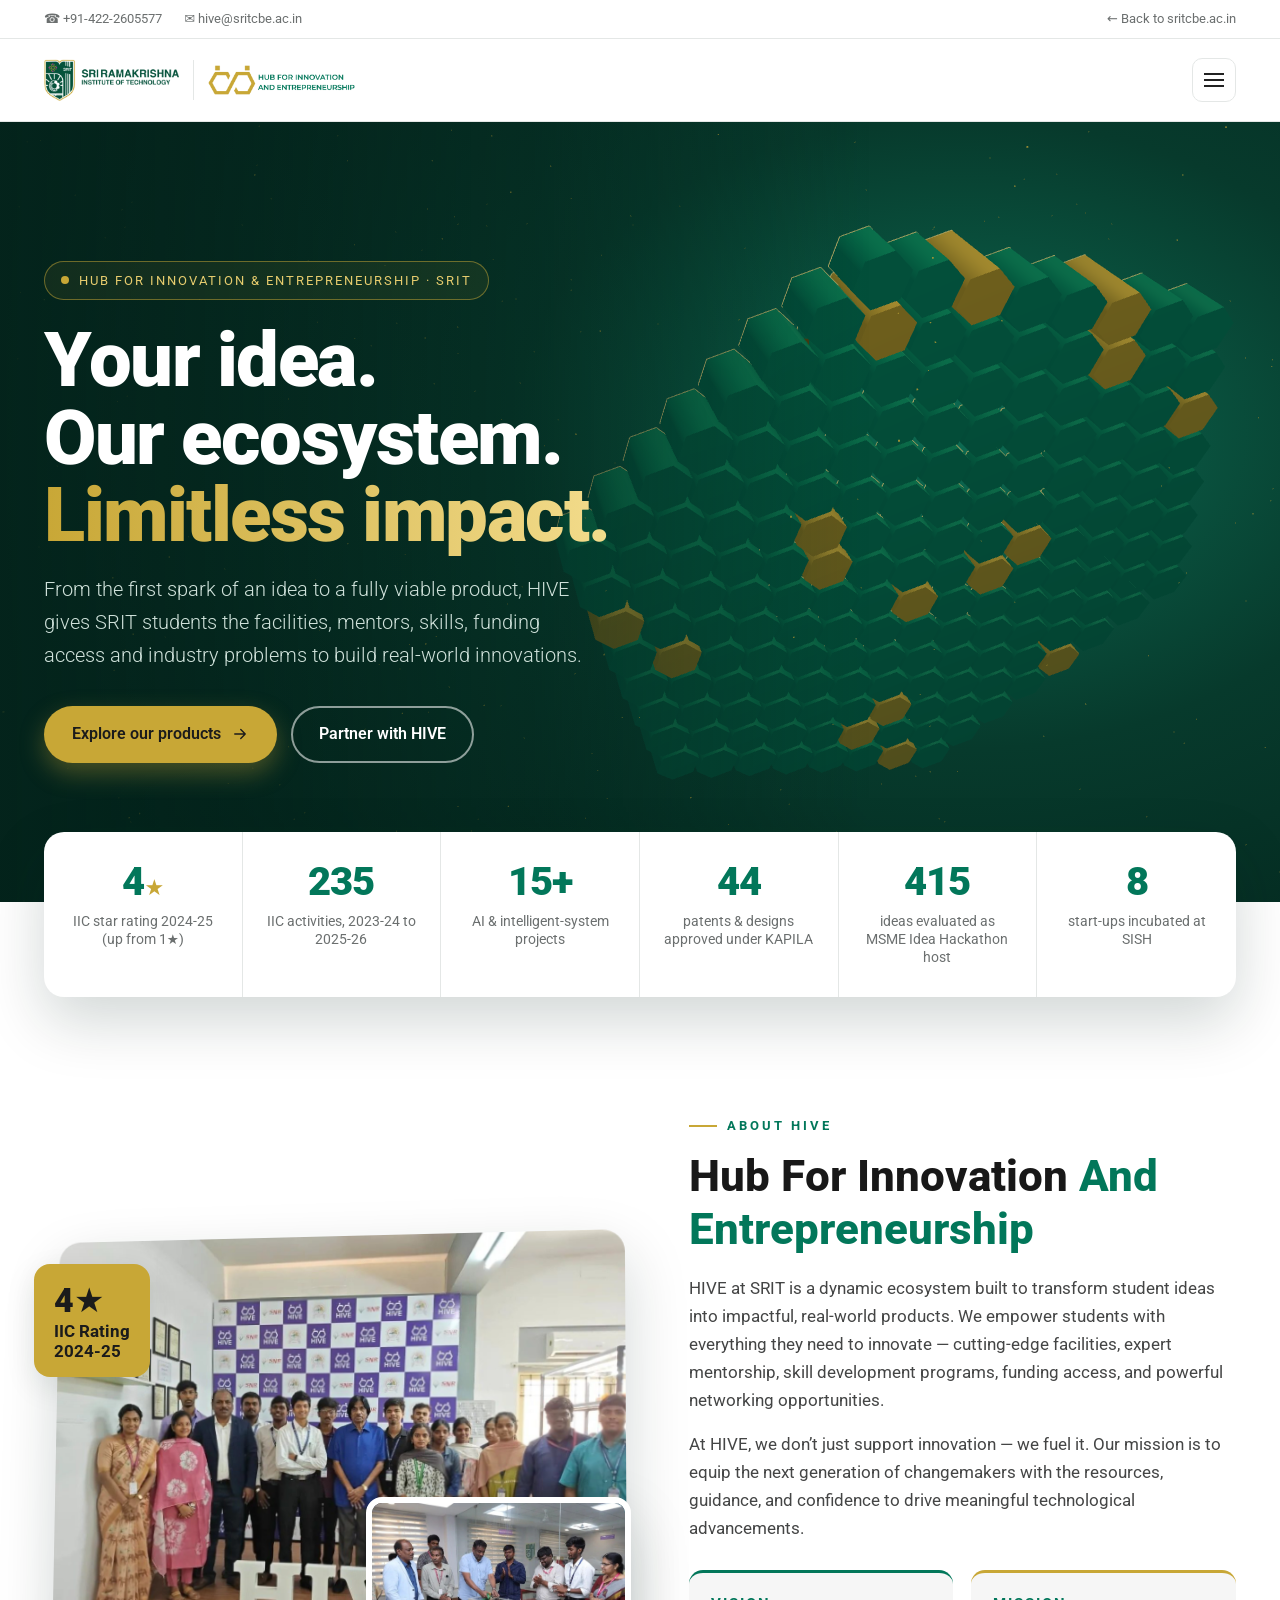
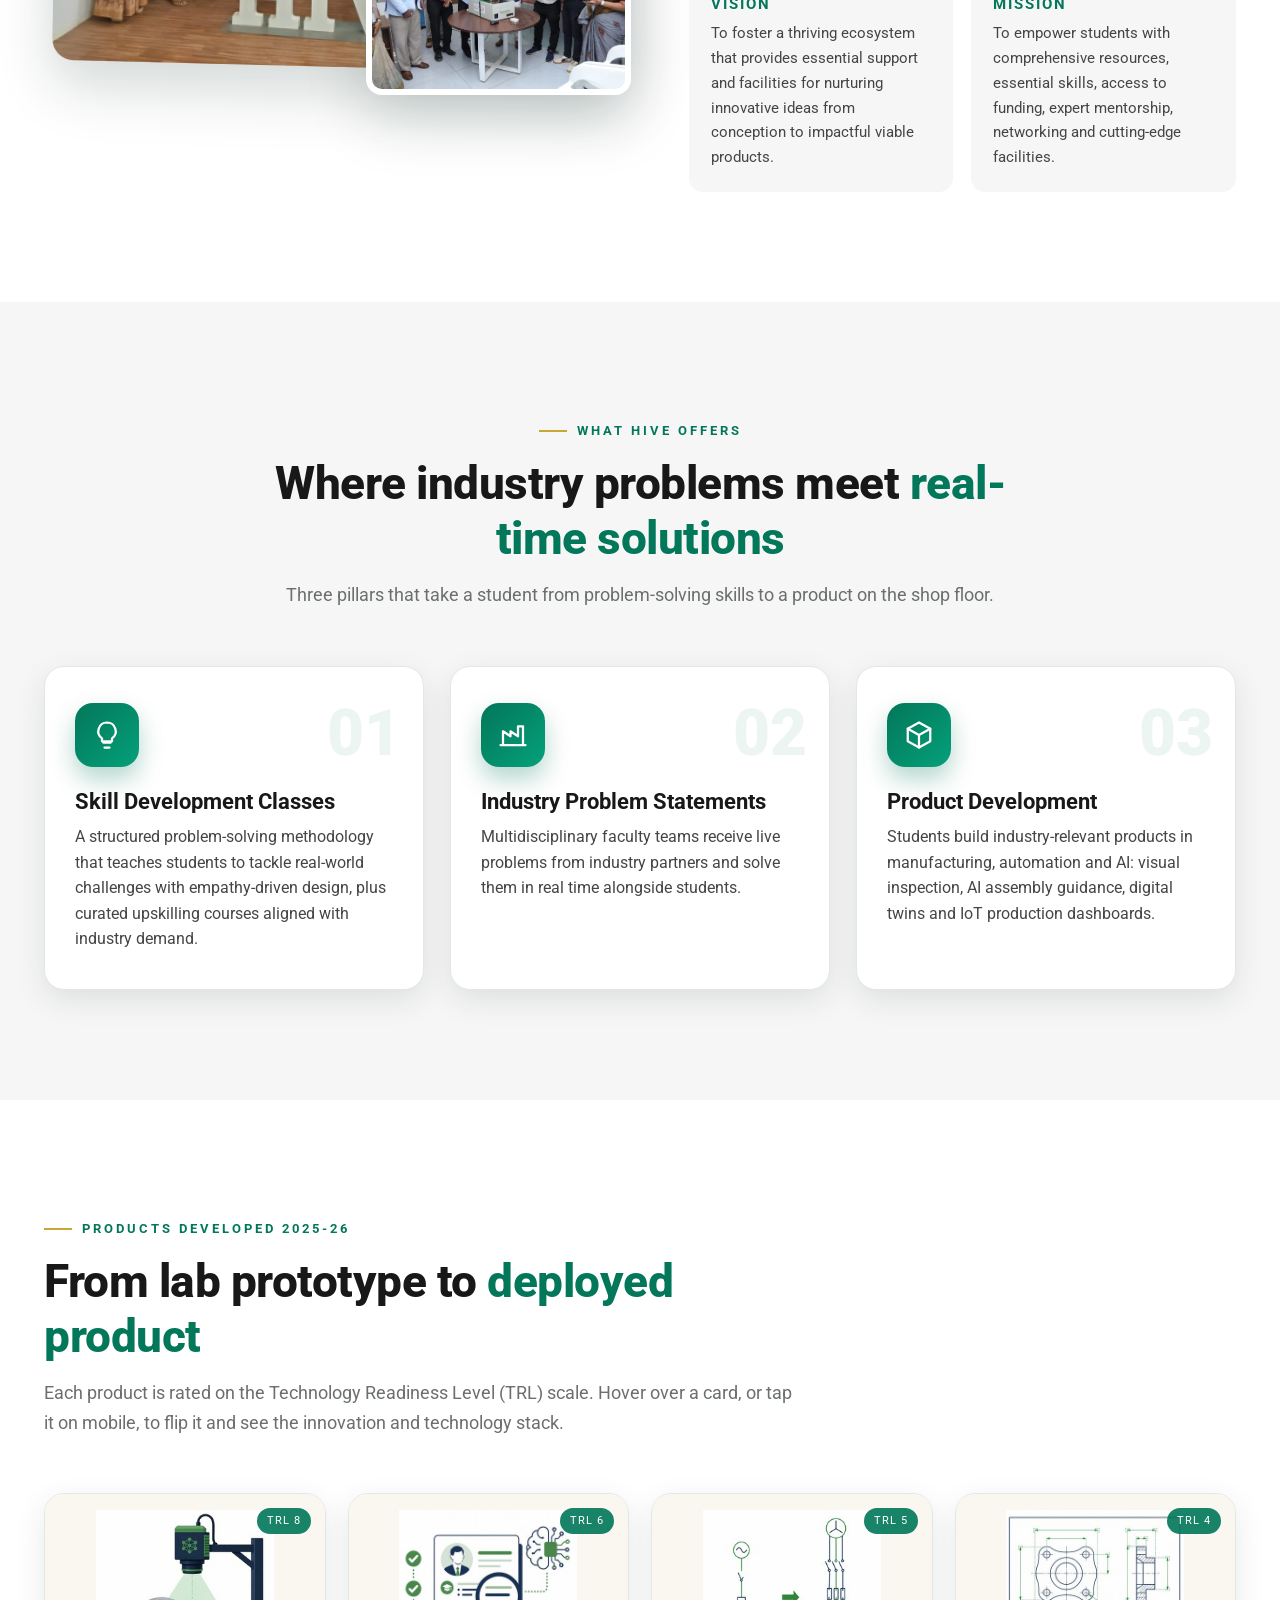
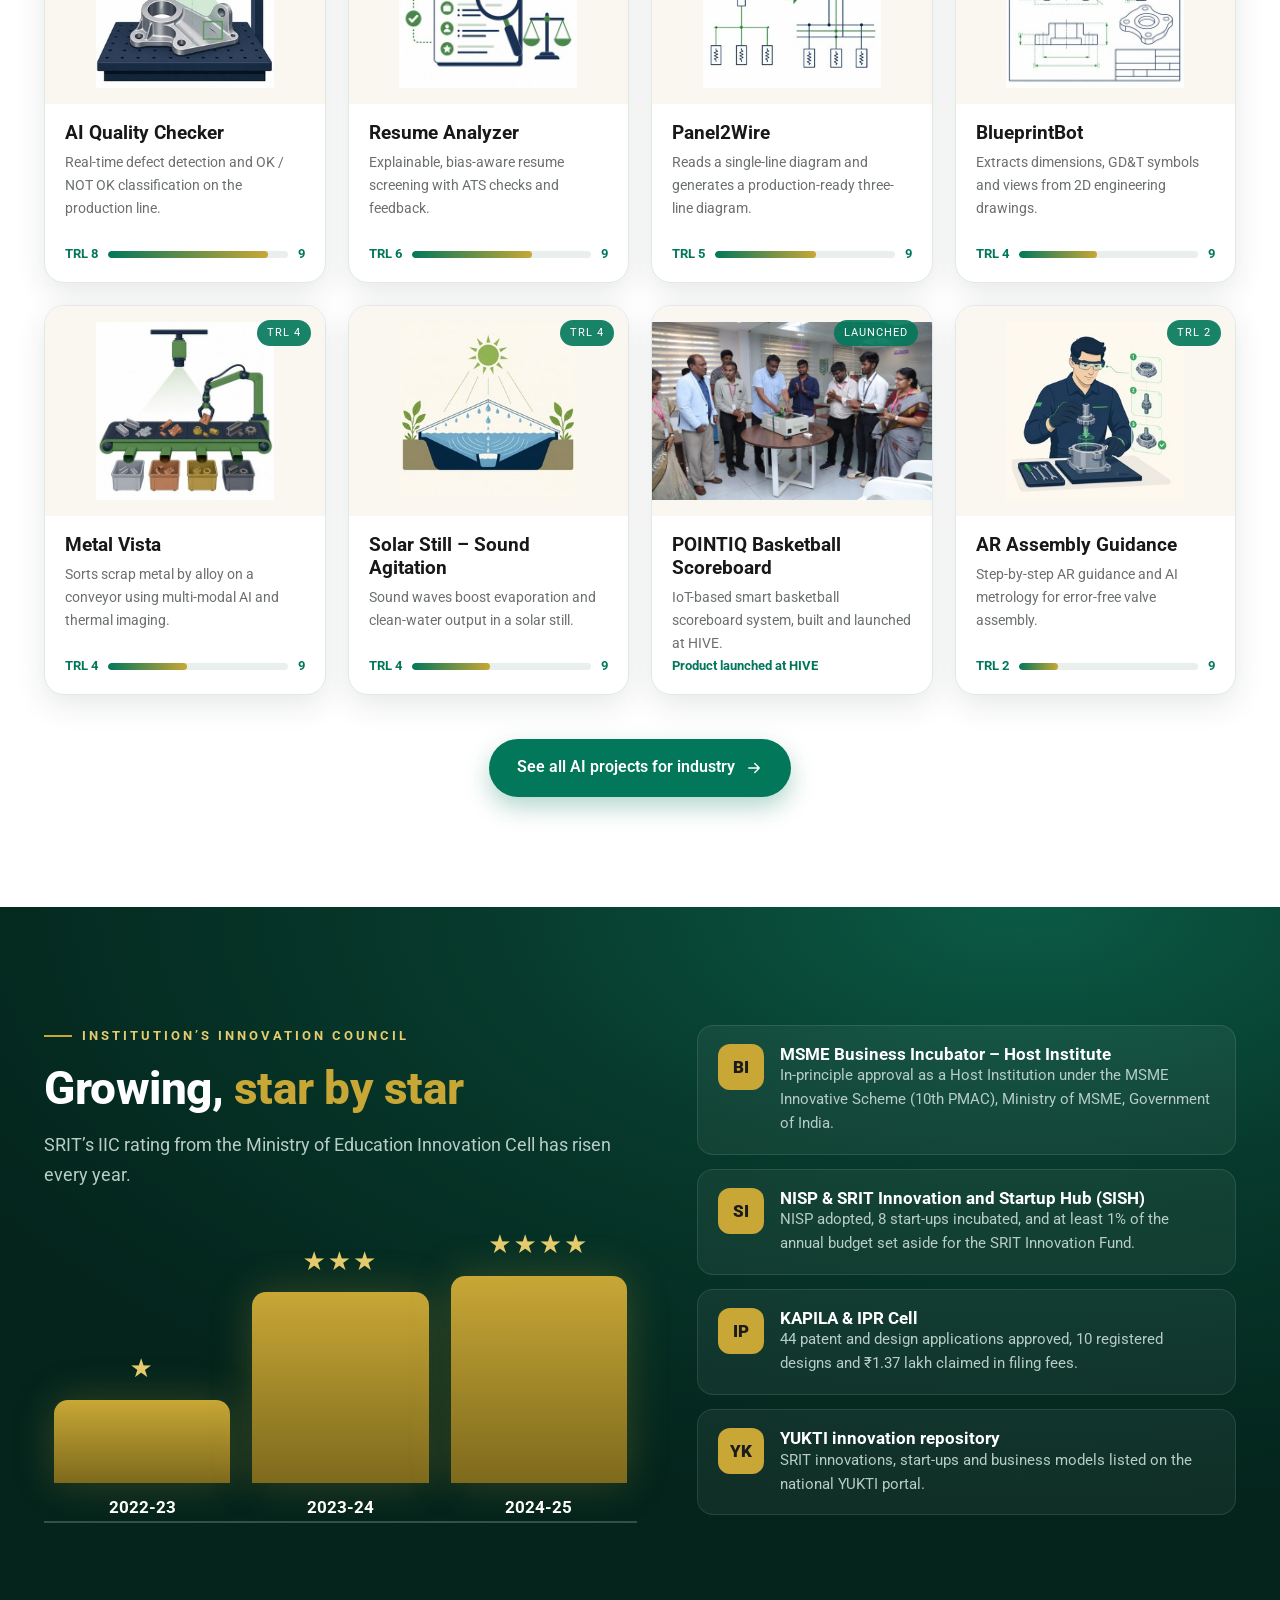
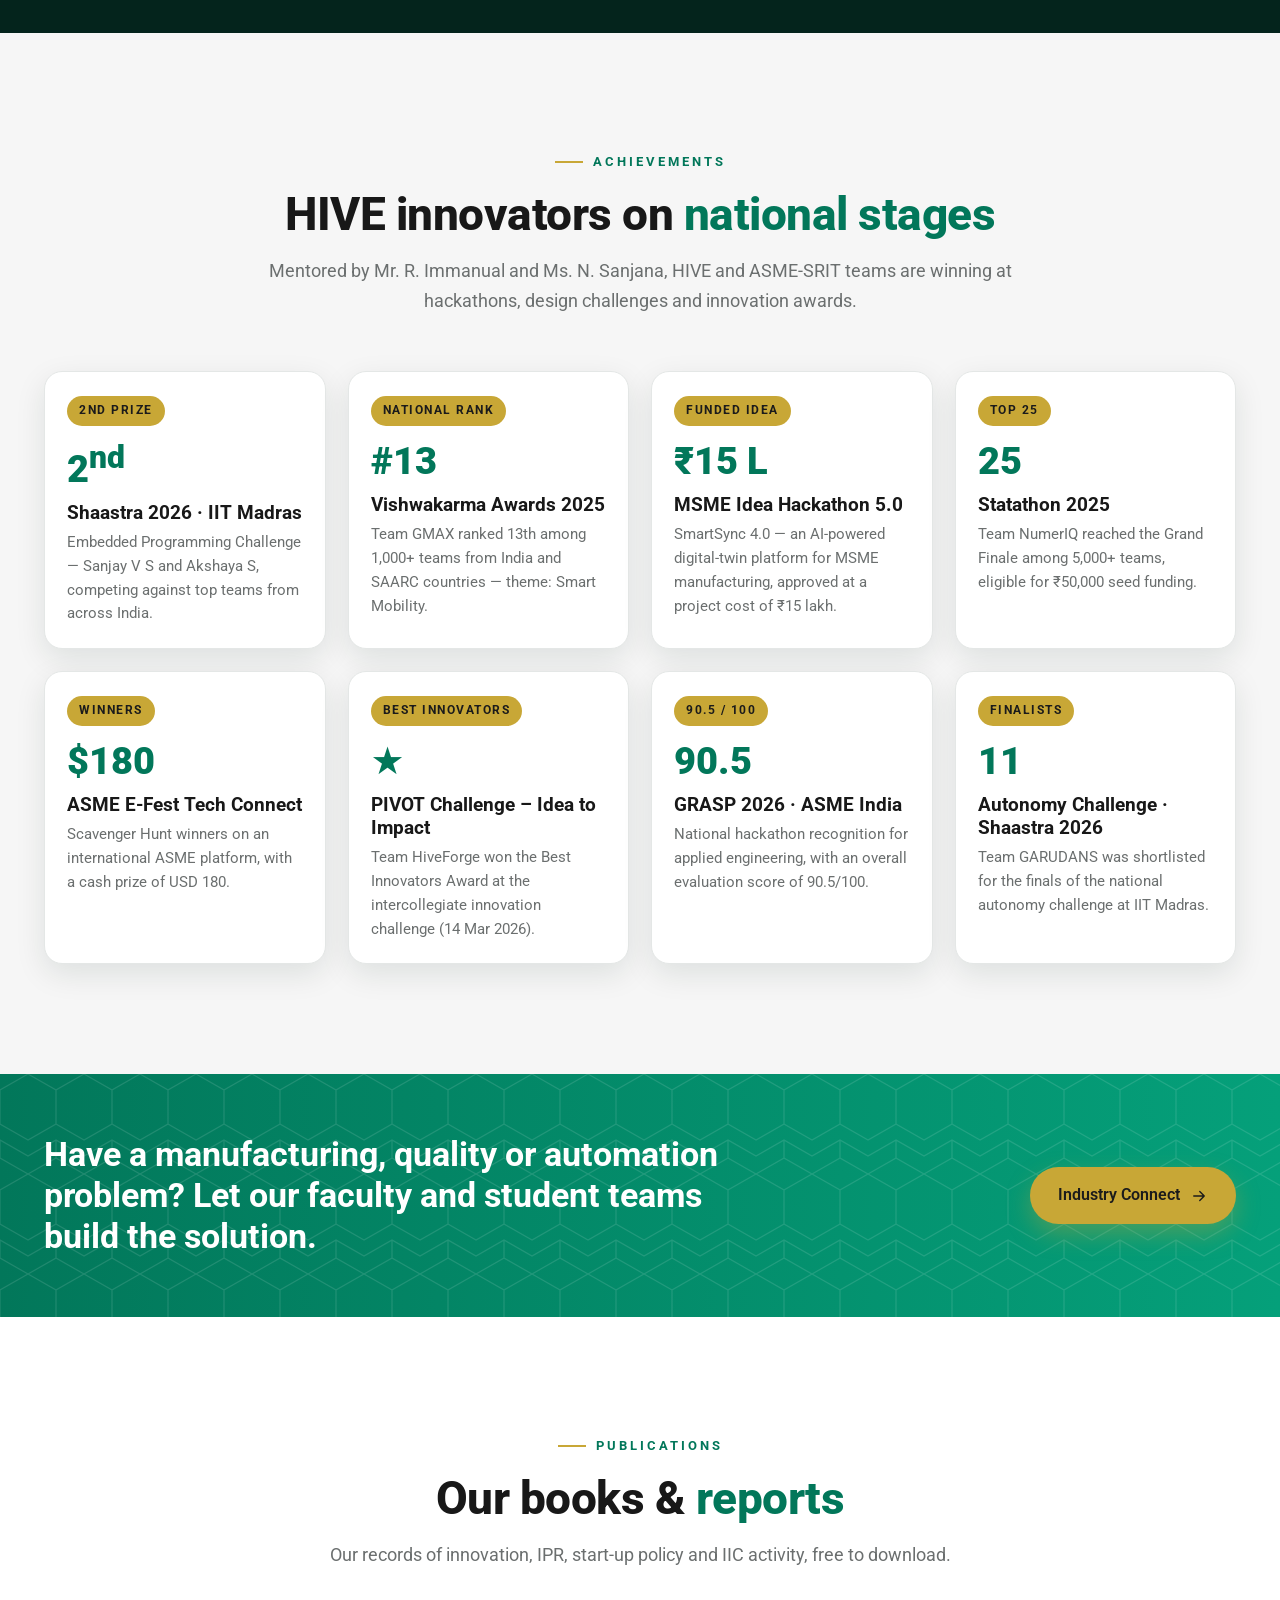
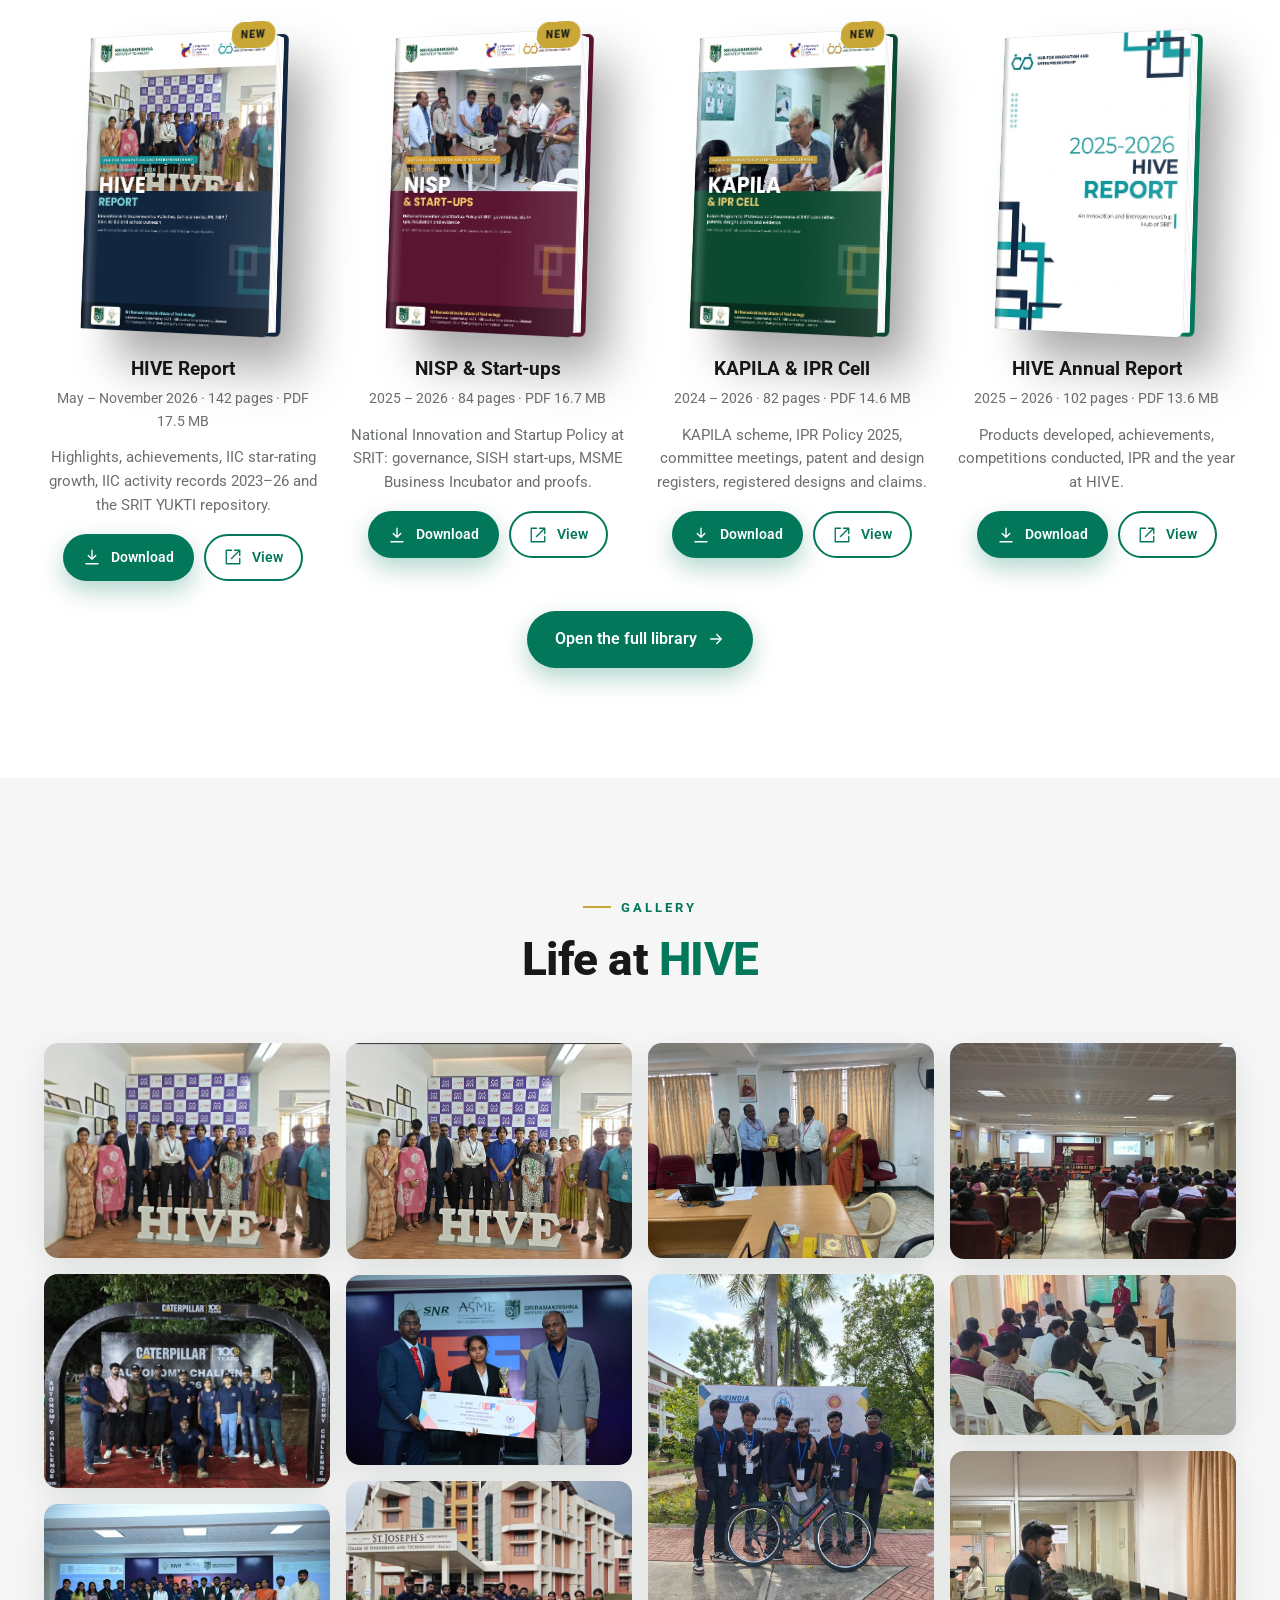
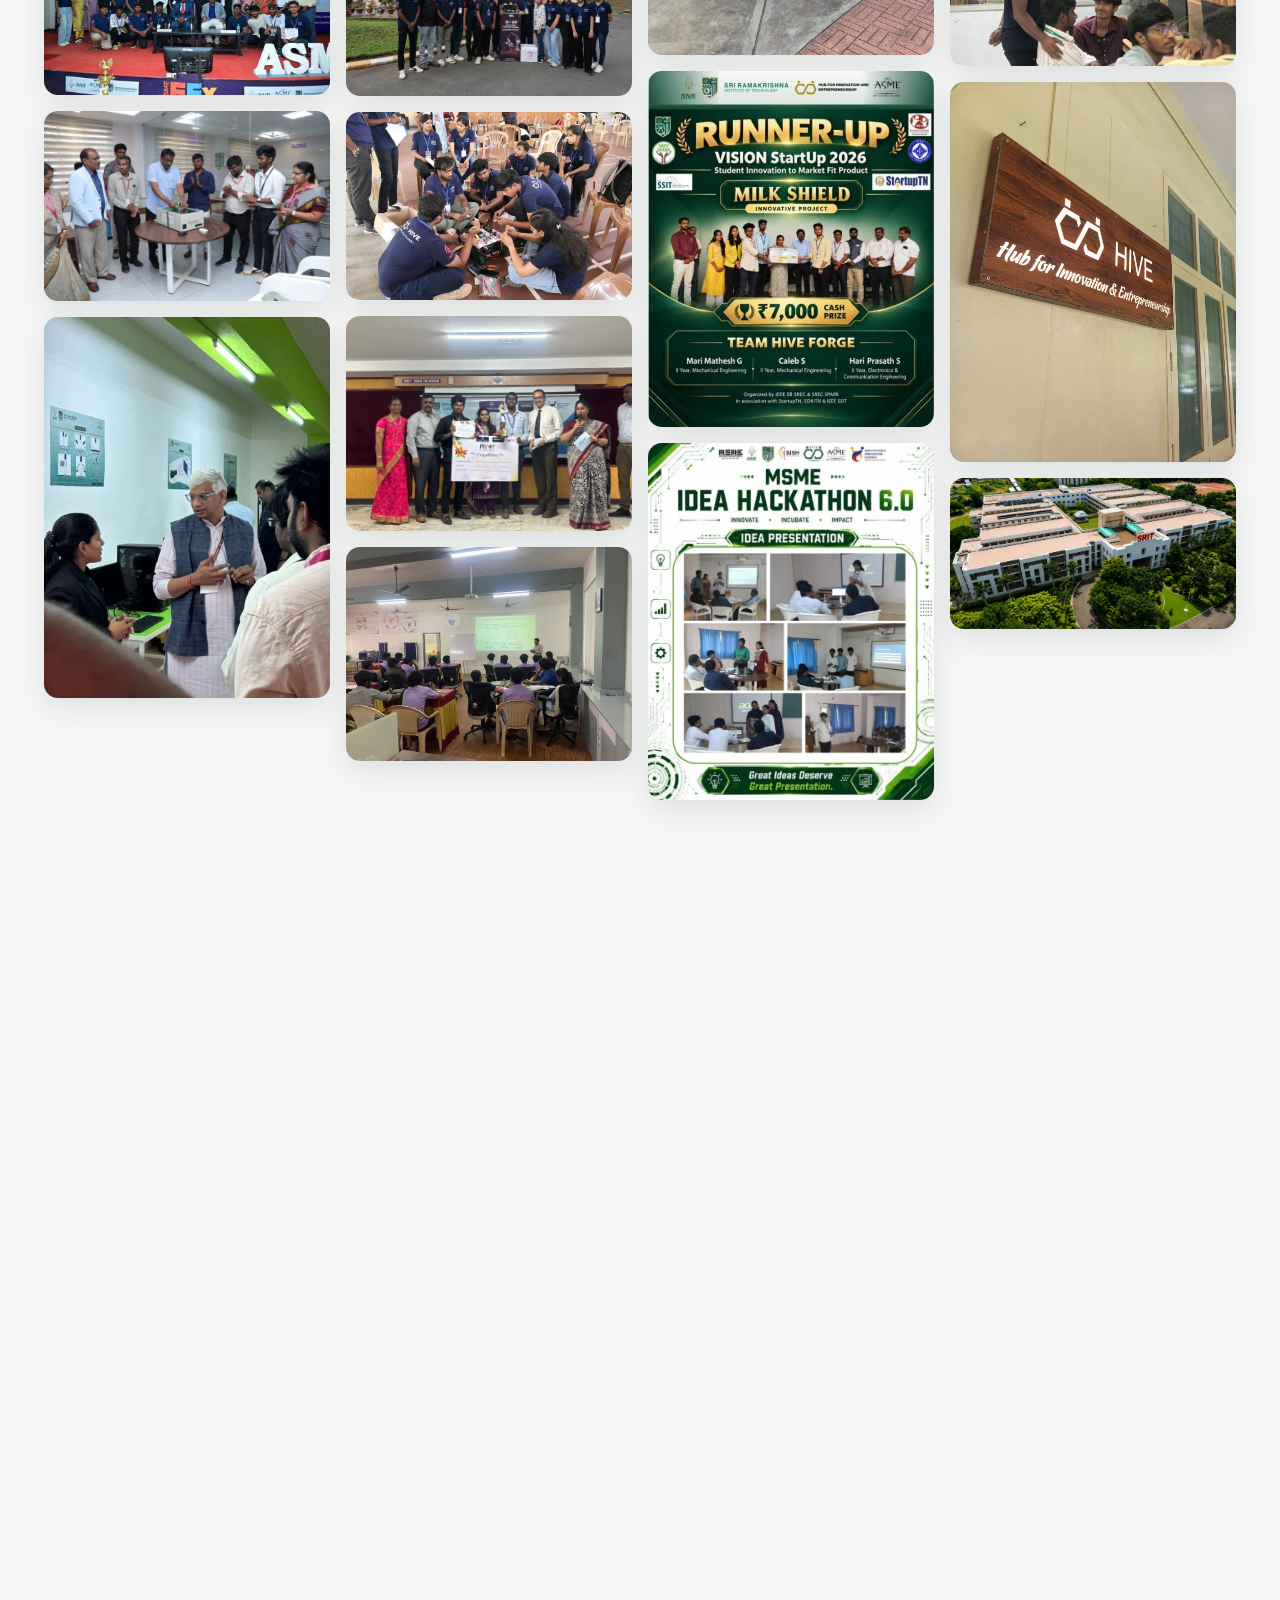
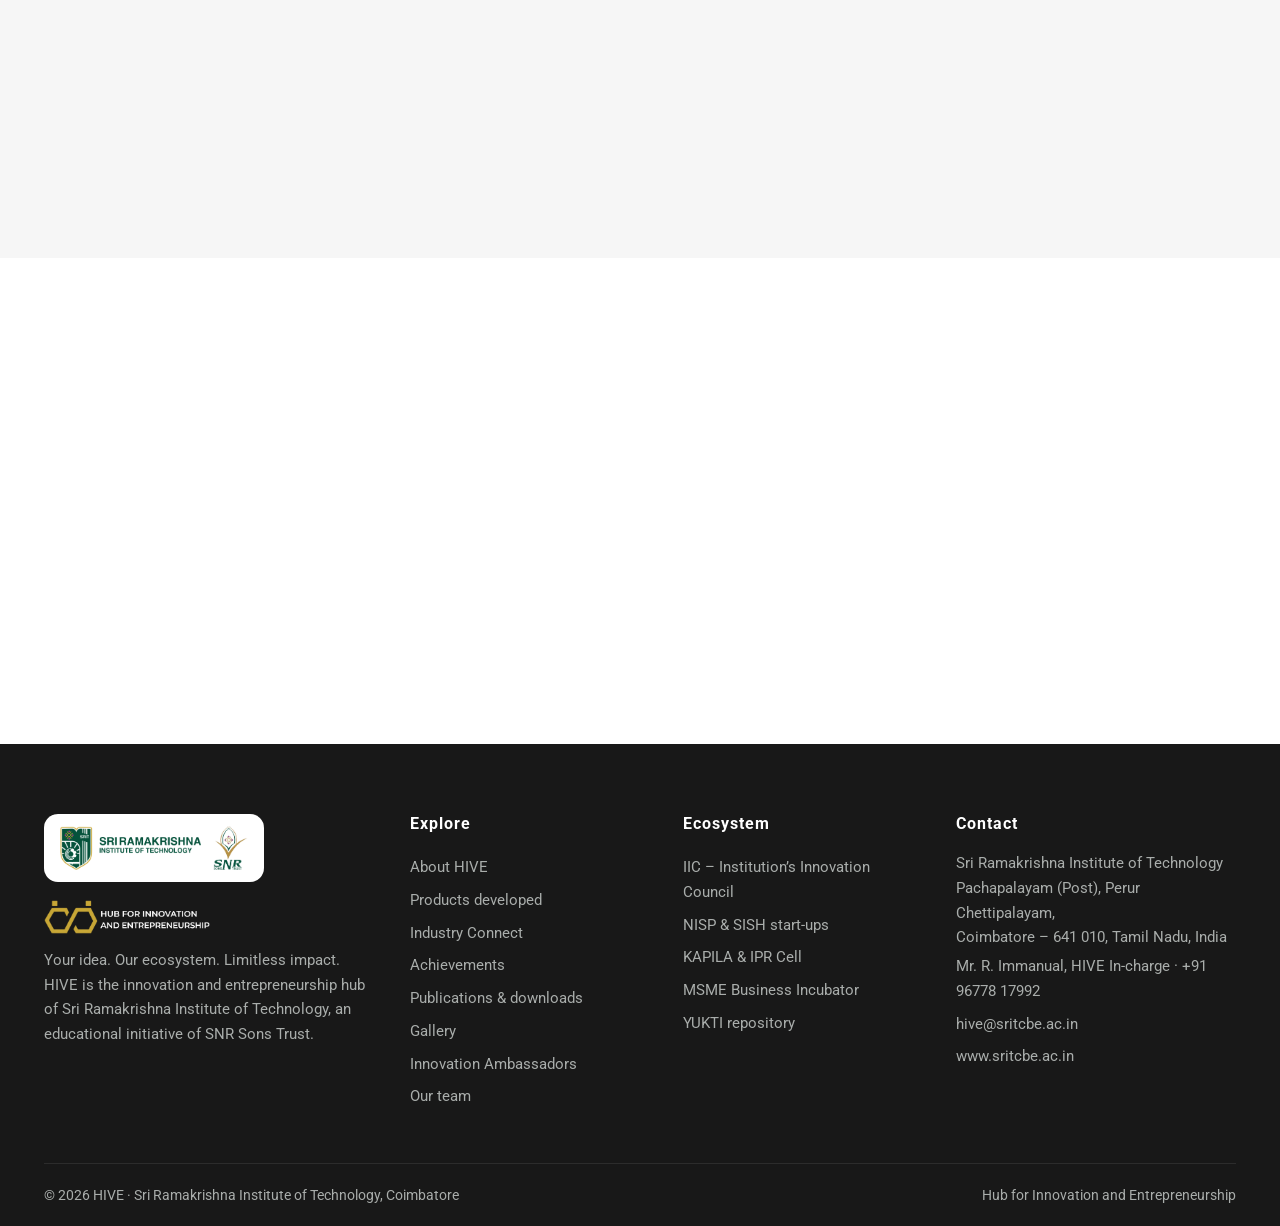
==== commit 9e27485c: "Project detail pop-ups on Industry Connect; fix blocked buttons; brochure email request Co-Authored-" ====
--- a/index.html
+++ b/index.html
@@ -85,7 +85,7 @@
 <div class="gal"><figure class="rv"><img src="assets/img/gallery/hive-lab.jpg" alt="HIVE team with guests at the HIVE lab" loading="lazy"><figcaption>HIVE team with guests at the HIVE lab</figcaption></figure><figure class="rv"><img src="assets/img/gallery/autonomy-challenge.jpg" alt="Team GARUDANS at the Autonomy Challenge, Shaastra 2026" loading="lazy"><figcaption>Team GARUDANS at the Autonomy Challenge, Shaastra 2026</figcaption></figure><figure class="rv"><img src="assets/img/gallery/asme-efx.jpg" alt="ASME EFx SRIT – national technical fest" loading="lazy"><figcaption>ASME EFx SRIT – national technical fest</figcaption></figure><figure class="rv"><img src="assets/img/gallery/product-launch.jpg" alt="Launch of the POINTIQ IoT basketball scoreboard at HIVE" loading="lazy"><figcaption>Launch of the POINTIQ IoT basketball scoreboard at HIVE</figcaption></figure><figure class="rv"><img src="assets/img/gallery/innovation-expo.jpg" alt="Innovation exhibition – project demonstration" loading="lazy"><figcaption>Innovation exhibition – project demonstration</figcaption></figure><figure class="rv"><img src="assets/img/gallery/hive-team.jpg" alt="HIVE students and mentors" loading="lazy"><figcaption>HIVE students and mentors</figcaption></figure><figure class="rv"><img src="assets/img/gallery/efx-award.jpg" alt="Awards at ASME EFx" loading="lazy"><figcaption>Awards at ASME EFx</figcaption></figure><figure class="rv"><img src="assets/img/gallery/palai-team.jpg" alt="SRIT team at ASME EFx SJCET Palai 2026" loading="lazy"><figcaption>SRIT team at ASME EFx SJCET Palai 2026</figcaption></figure><figure class="rv"><img src="assets/img/gallery/iam3d-pit.jpg" alt="IAM3D competition pit session" loading="lazy"><figcaption>IAM3D competition pit session</figcaption></figure><figure class="rv"><img src="assets/img/gallery/asme-award.jpg" alt="Recognition ceremony" loading="lazy"><figcaption>Recognition ceremony</figcaption></figure><figure class="rv"><img src="assets/img/gallery/workshop.jpg" alt="HIVE workshop session" loading="lazy"><figcaption>HIVE workshop session</figcaption></figure><figure class="rv"><img src="assets/img/gallery/industry-visit.jpg" alt="Industry interaction" loading="lazy"><figcaption>Industry interaction</figcaption></figure><figure class="rv"><img src="assets/img/gallery/sae-bicycle.jpg" alt="SAE Bicycle Design Challenge" loading="lazy"><figcaption>SAE Bicycle Design Challenge</figcaption></figure><figure class="rv"><img src="assets/img/gallery/hiveforge-vision-startup.jpg" alt="Team HIVE Forge – VISION StartUp 2026" loading="lazy"><figcaption>Team HIVE Forge – VISION StartUp 2026</figcaption></figure><figure class="rv"><img src="assets/img/gallery/msme6-presentations.jpg" alt="MSME Idea Hackathon 6.0 presentations" loading="lazy"><figcaption>MSME Idea Hackathon 6.0 presentations</figcaption></figure><figure class="rv"><img src="assets/img/gallery/lean-startup.jpg" alt="Lean Start-up &amp; MVP Boot Camp" loading="lazy"><figcaption>Lean Start-up &amp; MVP Boot Camp</figcaption></figure><figure class="rv"><img src="assets/img/gallery/eureka.jpg" alt="EUREKA! Pitch Fest at SRIT" loading="lazy"><figcaption>EUREKA! Pitch Fest at SRIT</figcaption></figure><figure class="rv"><img src="assets/img/gallery/world-entrepreneurs-day.jpg" alt="World Entrepreneurs’ Day 2026" loading="lazy"><figcaption>World Entrepreneurs’ Day 2026</figcaption></figure><figure class="rv"><img src="assets/img/gallery/hive-sign.jpg" alt="HIVE – Hub for Innovation &amp; Entrepreneurship" loading="lazy"><figcaption>HIVE – Hub for Innovation &amp; Entrepreneurship</figcaption></figure><figure class="rv"><img src="assets/img/gallery/campus-aerial.jpg" alt="SRIT campus" loading="lazy"><figcaption>SRIT campus</figcaption></figure></div></div></section>
 
 <section class="sec alt" id="team"><div class="wrap"><div class="sec-head center rv"><span class="eyebrow">Our team</span><h2>The people behind <em>HIVE &amp; IIC</em></h2><p>Leadership and coordinators of HIVE and the Institution’s Innovation Council (IIC) at SRIT.</p></div>
-<div class="team"><div class="tm tilt rv d1"><div class="in"><div class="av">JD</div><h3>Dr. J. David Rathnaraj</h3><div class="ds">Principal</div><div class="rl">President, Institution’s Innovation Council (IIC)</div><p>Leads SRIT’s innovation, IPR and start-up ecosystem and chairs the IIC.</p><div class="ct"></div></div></div><div class="tm tilt rv d2"><div class="in"><div class="av">DP</div><h3>Dr. D. Poornima</h3><div class="ds">Assistant Professor, EEE</div><div class="rl">Convener, IIC</div><p>Coordinates IIC activities, the IIC calendar and YUKTI submissions.</p><div class="ct"><a href="mailto:poornima.eee@sritcbe.ac.in">✉ poornima.eee@sritcbe.ac.in</a></div></div></div><div class="tm tilt rv d3"><div class="in"><div class="av">NS</div><h3>Ms. N. Sanjana</h3><div class="ds">Assistant Professor, CSE</div><div class="rl">Vice President, IIC · NISP &amp; Start-up Activity Coordinator</div><p>Start-up support, NISP implementation and the MSME Business Incubator.</p><div class="ct"></div></div></div><div class="tm tilt rv d4"><div class="in"><div class="av">RI</div><h3>Mr. R. Immanual</h3><div class="ds">Assistant Professor, Mechanical</div><div class="rl">HIVE In-charge · IPR Activity Coordinator · KAPILA</div><p>Runs the HIVE lab, industry projects, IPR filings and the KAPILA scheme.</p><div class="ct"><a href="tel:+919677817992">☎ +91 96778 17992</a><a href="mailto:hive@sritcbe.ac.in">✉ hive@sritcbe.ac.in</a></div></div></div><div class="tm tilt rv d1"><div class="in"><div class="av">RT</div><h3>Dr. R. Tamilselvan</h3><div class="ds">Assistant Professor (Sl. Gr.), Mechanical</div><div class="rl">R&amp;D Cell Coordinator, IIC</div><p>Research and development, funded projects and innovation mentoring.</p><div class="ct"><a href="mailto:tamilselvan.me@srit.org">✉ tamilselvan.me@srit.org</a></div></div></div></div>
+<div class="team"><div class="tm rv d1"><div class="in"><div class="av">JD</div><h3>Dr. J. David Rathnaraj</h3><div class="ds">Principal</div><div class="rl">President, Institution’s Innovation Council (IIC)</div><p>Leads SRIT’s innovation, IPR and start-up ecosystem and chairs the IIC.</p><div class="ct"></div></div></div><div class="tm rv d2"><div class="in"><div class="av">DP</div><h3>Dr. D. Poornima</h3><div class="ds">Assistant Professor, EEE</div><div class="rl">Convener, IIC</div><p>Coordinates IIC activities, the IIC calendar and YUKTI submissions.</p><div class="ct"><a href="mailto:poornima.eee@sritcbe.ac.in">✉ poornima.eee@sritcbe.ac.in</a></div></div></div><div class="tm rv d3"><div class="in"><div class="av">NS</div><h3>Ms. N. Sanjana</h3><div class="ds">Assistant Professor, CSE</div><div class="rl">Vice President, IIC · NISP &amp; Start-up Activity Coordinator</div><p>Start-up support, NISP implementation and the MSME Business Incubator.</p><div class="ct"></div></div></div><div class="tm rv d4"><div class="in"><div class="av">RI</div><h3>Mr. R. Immanual</h3><div class="ds">Assistant Professor, Mechanical</div><div class="rl">HIVE In-charge · IPR Activity Coordinator · KAPILA</div><p>Runs the HIVE lab, industry projects, IPR filings and the KAPILA scheme.</p><div class="ct"><a href="tel:+919677817992">☎ +91 96778 17992</a><a href="mailto:hive@sritcbe.ac.in">✉ hive@sritcbe.ac.in</a></div></div></div><div class="tm rv d1"><div class="in"><div class="av">RT</div><h3>Dr. R. Tamilselvan</h3><div class="ds">Assistant Professor (Sl. Gr.), Mechanical</div><div class="rl">R&amp;D Cell Coordinator, IIC</div><p>Research and development, funded projects and innovation mentoring.</p><div class="ct"><a href="mailto:tamilselvan.me@srit.org">✉ tamilselvan.me@srit.org</a></div></div></div></div>
 <div style="text-align:center;margin-top:34px" class="rv"><a class="btn btn-g" href="innovation-ambassadors.html">All Innovation Ambassadors (A–Z) <svg viewBox="0 0 24 24" fill="none" stroke="currentColor" stroke-width="1.8" stroke-linecap="round" stroke-linejoin="round" ><path d="M5 12h14M13 6l6 6-6 6"/></svg></a></div></div></section>
 <section class="sec" id="contact"><div class="wrap"><div class="contact-card rv z">
 <div style="position:relative;z-index:1"><span class="eyebrow" style="color:var(--gold-l)">Get in touch</span><h3 style="margin:12px 0 10px">Bring your idea to HIVE</h3><p>Students, start-ups, MSMEs and industry partners are welcome to visit the HIVE lab at SRIT, Coimbatore.</p></div>
--- a/assets/css/hive.css
+++ b/assets/css/hive.css
@@ -330,3 +330,60 @@
 .az-src{font-size:13px;color:var(--mut);margin-top:10px;text-align:center}
 .ia-empty{max-width:620px;margin:0 auto;text-align:center;background:#fff;border:1px dashed var(--gold);border-radius:20px;padding:40px 28px}
 .ia-empty .av{margin:0 auto 16px}.ia-empty a{color:var(--g);font-weight:600}
+/* ---- click-through fixes ---- */
+.hexbg,.contact-card:after,.hero .veil{pointer-events:none}
+.band .wrap{position:relative;z-index:1}
+.tm .in{background:#fff;border-radius:20px;box-shadow:var(--sh);border:1px solid var(--line);height:100%;transition:transform .3s,box-shadow .3s}
+.tm:hover .in{transform:translateY(-6px);box-shadow:var(--sh2)}
+.mailalt{font-size:13px;margin-top:10px;color:#a9c8bd}.mailalt a{color:var(--gold-l);text-decoration:underline}
+.btn-line{border-color:var(--g);color:var(--g);background:#fff}.btn-line:hover{background:var(--g);color:#fff}
+/* ---- project cards & pop-up ---- */
+.pj{cursor:pointer;outline:none}
+.pj:focus-visible .in{box-shadow:0 0 0 3px var(--gold),var(--sh2)}
+.pj .bd{display:flex;flex-direction:column;flex:1}
+.pj .more{margin-top:auto;padding-top:14px;display:inline-flex;align-items:center;gap:6px;font-size:13.5px;font-weight:700;color:var(--g)}
+.pj .more svg{width:16px;height:16px;transition:transform .25s}.pj:hover .more svg{transform:translateX(4px)}
+.pm{position:fixed;inset:0;z-index:200;display:grid;place-items:center;padding:24px;visibility:hidden;pointer-events:none}
+.pm.open{visibility:visible;pointer-events:auto}
+.pm-bg{position:absolute;inset:0;background:rgba(4,36,28,.72);backdrop-filter:blur(6px);opacity:0;transition:opacity .3s}
+.pm.open .pm-bg{opacity:1}
+.pm-box{position:relative;width:min(1100px,100%);max-height:calc(100vh - 48px);background:#fff;border-radius:24px;overflow:hidden;display:grid;grid-template-columns:400px 1fr;box-shadow:0 40px 100px rgba(0,0,0,.4);transform:translateY(30px) scale(.97);opacity:0;transition:transform .35s cubic-bezier(.2,.8,.2,1),opacity .3s}
+.pm.open .pm-box{transform:none;opacity:1}
+.pm-x{position:absolute;right:14px;top:14px;z-index:3;width:42px;height:42px;border-radius:50%;border:0;background:#fff;box-shadow:var(--sh);cursor:pointer;display:grid;place-items:center;color:var(--ink)}
+.pm-x svg{width:20px;height:20px}.pm-x:hover{background:var(--g);color:#fff}
+.pm-vis{background:linear-gradient(160deg,var(--g-dd),var(--g-x));padding:30px 28px;display:flex;flex-direction:column;gap:22px;overflow-y:auto}
+.pm-img{position:relative;background:radial-gradient(circle at 50% 40%,#fffdf5,#f1ead2);border-radius:18px;aspect-ratio:1/0.82;display:grid;place-items:center;overflow:hidden;box-shadow:inset 0 0 0 1px rgba(200,167,54,.4)}
+.pm-img img{max-width:78%;max-height:82%;object-fit:contain;filter:drop-shadow(0 14px 22px rgba(0,0,0,.18))}
+.pm-img .scan{position:absolute;left:0;right:0;height:38%;top:-40%;background:linear-gradient(180deg,transparent,rgba(2,119,90,.18),rgba(2,119,90,.55));border-bottom:2px solid var(--g);animation:scan 2.8s ease-in-out infinite}
+@keyframes scan{0%{top:-40%}60%,100%{top:105%}}
+.pm-n{position:absolute;left:0;top:16px;background:var(--g-dd);color:var(--gold);font-weight:900;padding:6px 16px 6px 14px;border-radius:0 99px 99px 0;font-size:15px}
+.pm-flow{display:grid;grid-template-columns:repeat(4,1fr);gap:6px;position:relative}
+.pm-flow:before{content:"";position:absolute;left:12%;right:12%;top:25px;height:2px;background:repeating-linear-gradient(90deg,var(--gold) 0 6px,transparent 6px 12px);background-size:24px 2px;animation:dash 1s linear infinite}
+@keyframes dash{to{background-position:24px 0}}
+.pm-flow div{position:relative;text-align:center;font-size:11.5px;line-height:1.3;color:#cfe1da;font-weight:600}
+.pm-flow i{width:50px;height:50px;margin:0 auto 8px;border-radius:14px;background:var(--g);display:grid;place-items:center;color:#fff;box-shadow:0 0 0 4px rgba(200,167,54,.25);animation:pop .5s both}
+.pm-flow div:nth-child(2) i{animation-delay:.1s}.pm-flow div:nth-child(3) i{animation-delay:.2s}.pm-flow div:nth-child(4) i{animation-delay:.3s}
+@keyframes pop{from{transform:scale(.4);opacity:0}}
+.pm-flow svg{width:24px;height:24px}
+.pm-trl{background:rgba(200,167,54,.14);border:1px solid rgba(200,167,54,.45);color:var(--gold-l);border-radius:12px;padding:10px 14px;font-size:13px;font-weight:600}
+.pm-trl b{display:block;color:#fff;font-size:11px;letter-spacing:1.5px;text-transform:uppercase;margin-bottom:2px;opacity:.8}
+.pm-body{padding:34px 38px 26px;overflow-y:auto}
+.pm-body h2{font-size:clamp(24px,3vw,32px);margin:8px 0 10px;padding-right:40px}
+.pm-body h4{font-size:15px;color:var(--g-dd);margin:20px 0 8px;letter-spacing:.3px}
+.pm-ov{font-size:16px;color:var(--txt);margin-top:14px;line-height:1.6}
+.pm-2{display:grid;grid-template-columns:1fr 1fr;gap:16px;margin-top:6px}
+.pm-2>div{background:var(--bg);border-radius:14px;padding:4px 18px 16px;border-left:3px solid var(--gold)}
+.pm-2>div:last-child{border-left-color:var(--g)}
+.pm-2 p{font-size:14.5px;line-height:1.55}
+.pm-feat{list-style:none;padding:0;margin:0;display:grid;grid-template-columns:1fr 1fr;gap:8px 18px}
+.pm-feat li{position:relative;padding-left:26px;font-size:14.5px;line-height:1.45}
+.pm-feat li:before{content:"";position:absolute;left:0;top:2px;width:17px;height:17px;border-radius:50%;background:var(--g) url("data:image/svg+xml,%3Csvg xmlns='http://www.w3.org/2000/svg' viewBox='0 0 24 24' fill='none' stroke='%23fff' stroke-width='3.5'%3E%3Cpath d='m6 12 4 4 8-8'/%3E%3C/svg%3E") center/11px no-repeat}
+.pm-apps{display:flex;flex-wrap:wrap;gap:8px}.pm-apps span{background:#fbf6e6;color:var(--gold-d);border:1px solid #efe2b5;border-radius:99px;padding:5px 12px;font-size:13px;font-weight:600}
+.pm-cta{display:flex;gap:12px;flex-wrap:wrap;margin-top:26px}
+.pm-nav{display:flex;justify-content:space-between;margin-top:22px;padding-top:16px;border-top:1px solid var(--line)}
+.pm-nav button{border:0;background:none;font:600 14px Roboto,sans-serif;color:var(--g);cursor:pointer;display:inline-flex;align-items:center;gap:6px;padding:6px 4px}
+.pm-nav svg{width:16px;height:16px}.pm-nav button:hover{color:var(--g-dd)}
+body.pm-lock{overflow:hidden}
+@media (max-width:900px){.pm{padding:0;place-items:end center}.pm-box{grid-template-columns:1fr;max-height:92vh;border-radius:22px 22px 0 0;overflow-y:auto}.pm-vis,.pm-body{overflow:visible}.pm-img{aspect-ratio:1/0.6}.pm-body{padding:24px 20px}.pm-2,.pm-feat{grid-template-columns:1fr}}
+.pm-tags{display:flex;flex-wrap:wrap;gap:6px}.pm-tags span{font-size:12px;background:#eef6f3;color:var(--g);padding:4px 11px;border-radius:99px;font-weight:600}
+.pm-img img{border-radius:12px}
